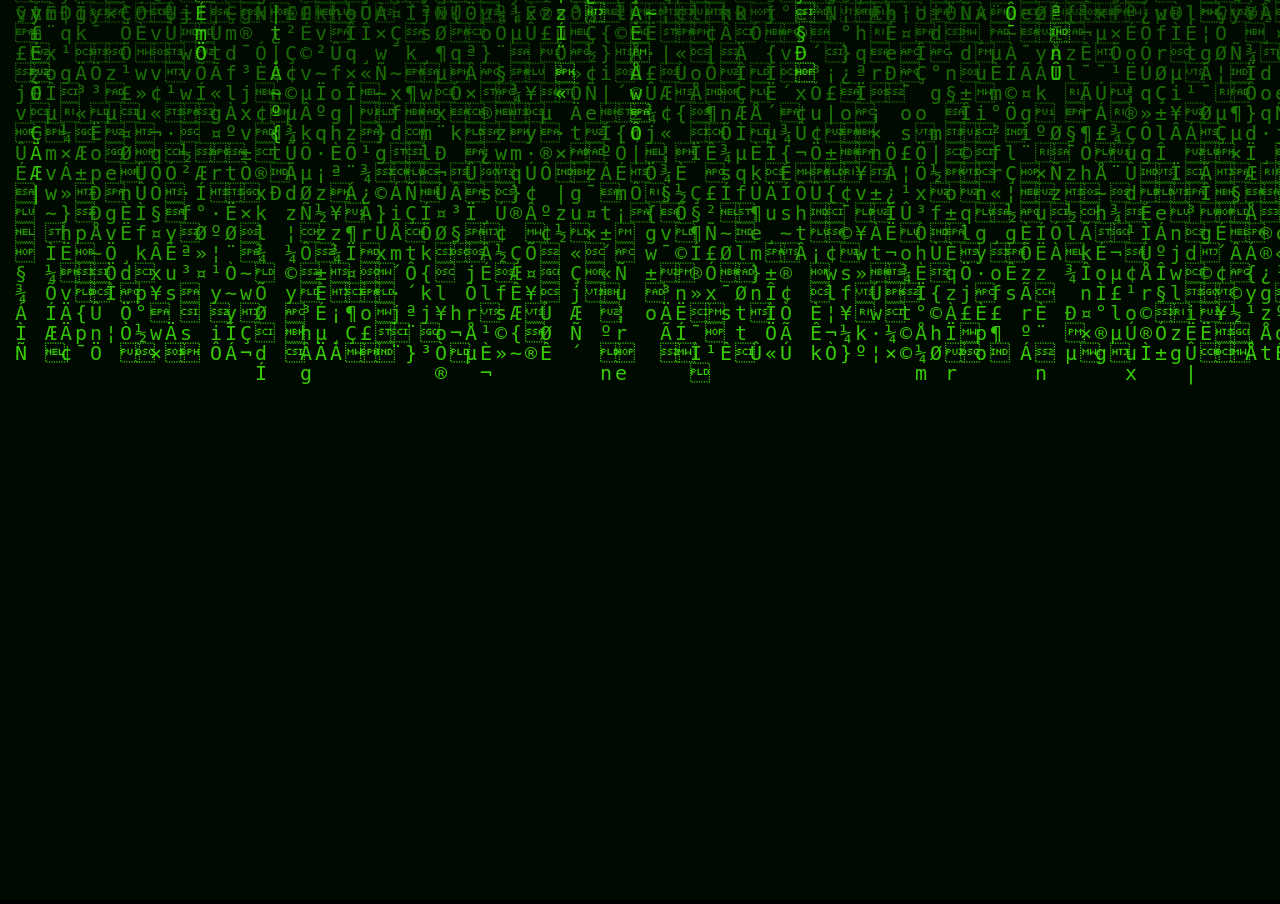
==== index.html @ f497b4e6 "Add files via upload" ====
<!DOCTYPE html>
<html lang="es">
    <head>
        <title>Matrix</title>
        <link rel="stylesheet" href="style.css">
    </head>
    <body>
        <canvas id="matrix">Reinicia la página</canvas>
        <script src="efectomatrix.js"></script>
    </body>
</html>
---- style.css ----
html, body {
    margin: 0;
    padding: 0;
    height: 100%;
    width: 100%;
    background-color: #000;
}
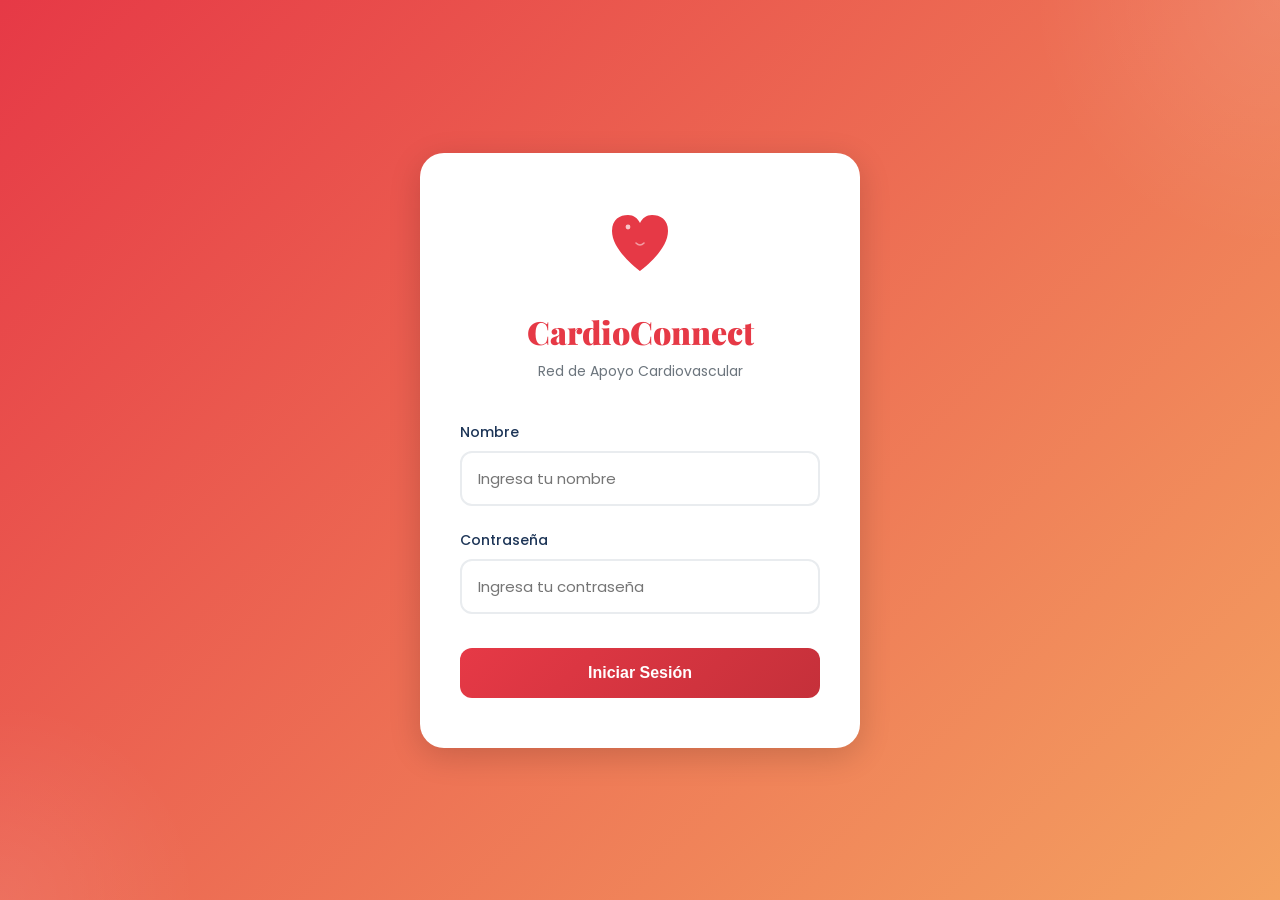
==== commit f80d6d41: "Rename cardiovascular-network.html to index.html" ====
--- a/index.html
+++ b/index.html
@@ -1,11 +1,1378 @@
-<!DOCTYPE html>
-<html lang="es">
-    <head>
-        <title>Matrix</title>
-        <link rel="stylesheet" href="style.css">
-    </head>
-    <body>
-        <canvas id="matrix">Reinicia la página</canvas>
-        <script src="efectomatrix.js"></script>
-    </body>
-</html>
+<!DOCTYPE html>
+<html lang="es">
+<head>
+    <meta charset="UTF-8">
+    <meta name="viewport" content="width=device-width, initial-scale=1.0">
+    <title>CardioConnect - Red de Apoyo Cardiovascular</title>
+    <link href="https://fonts.googleapis.com/css2?family=Poppins:wght@300;400;500;600;700&family=Playfair+Display:wght@700;900&display=swap" rel="stylesheet">
+    <style>
+        * {
+            margin: 0;
+            padding: 0;
+            box-sizing: border-box;
+        }
+
+        :root {
+            --primary-red: #E63946;
+            --primary-red-dark: #C5303A;
+            --secondary-blue: #457B9D;
+            --accent-coral: #F4A261;
+            --bg-light: #F8F9FA;
+            --bg-white: #FFFFFF;
+            --text-dark: #1D3557;
+            --text-gray: #6C757D;
+            --border-light: #E9ECEF;
+            --success-green: #2A9D8F;
+            --shadow-sm: 0 2px 8px rgba(0,0,0,0.08);
+            --shadow-md: 0 4px 16px rgba(0,0,0,0.12);
+            --shadow-lg: 0 8px 32px rgba(0,0,0,0.16);
+        }
+
+        body {
+            font-family: 'Poppins', sans-serif;
+            background: linear-gradient(135deg, #F8F9FA 0%, #E9ECEF 100%);
+            color: var(--text-dark);
+            min-height: 100vh;
+            overflow-x: hidden;
+        }
+
+        /* Login Screen */
+        .login-container {
+            display: flex;
+            justify-content: center;
+            align-items: center;
+            min-height: 100vh;
+            padding: 20px;
+            background: linear-gradient(135deg, #E63946 0%, #F4A261 100%);
+            position: relative;
+            overflow: hidden;
+        }
+
+        .login-container::before {
+            content: '';
+            position: absolute;
+            width: 500px;
+            height: 500px;
+            background: radial-gradient(circle, rgba(255,255,255,0.1) 0%, transparent 70%);
+            border-radius: 50%;
+            top: -250px;
+            right: -250px;
+            animation: pulse 8s ease-in-out infinite;
+        }
+
+        .login-container::after {
+            content: '';
+            position: absolute;
+            width: 400px;
+            height: 400px;
+            background: radial-gradient(circle, rgba(255,255,255,0.08) 0%, transparent 70%);
+            border-radius: 50%;
+            bottom: -200px;
+            left: -200px;
+            animation: pulse 6s ease-in-out infinite 1s;
+        }
+
+        @keyframes pulse {
+            0%, 100% { transform: scale(1); opacity: 0.5; }
+            50% { transform: scale(1.2); opacity: 0.8; }
+        }
+
+        .login-box {
+            background: var(--bg-white);
+            padding: 50px 40px;
+            border-radius: 24px;
+            box-shadow: var(--shadow-lg);
+            max-width: 440px;
+            width: 100%;
+            position: relative;
+            z-index: 1;
+            animation: slideUp 0.6s ease-out;
+        }
+
+        @keyframes slideUp {
+            from {
+                opacity: 0;
+                transform: translateY(30px);
+            }
+            to {
+                opacity: 1;
+                transform: translateY(0);
+            }
+        }
+
+        .login-logo {
+            text-align: center;
+            margin-bottom: 40px;
+        }
+
+        .logo-icon {
+            width: 80px;
+            height: 80px;
+            margin: 0 auto 20px;
+            animation: heartbeat 1.5s ease-in-out infinite;
+        }
+
+        @keyframes heartbeat {
+            0%, 100% { transform: scale(1); }
+            10%, 30% { transform: scale(1.1); }
+            20%, 40% { transform: scale(1); }
+        }
+
+        .login-logo h1 {
+            font-family: 'Playfair Display', serif;
+            font-size: 32px;
+            color: var(--primary-red);
+            font-weight: 900;
+            margin-bottom: 8px;
+        }
+
+        .login-logo p {
+            color: var(--text-gray);
+            font-size: 14px;
+        }
+
+        .form-group {
+            margin-bottom: 24px;
+        }
+
+        .form-group label {
+            display: block;
+            margin-bottom: 8px;
+            color: var(--text-dark);
+            font-weight: 500;
+            font-size: 14px;
+        }
+
+        .form-group input {
+            width: 100%;
+            padding: 14px 16px;
+            border: 2px solid var(--border-light);
+            border-radius: 12px;
+            font-size: 15px;
+            font-family: 'Poppins', sans-serif;
+            transition: all 0.3s ease;
+        }
+
+        .form-group input:focus {
+            outline: none;
+            border-color: var(--primary-red);
+            box-shadow: 0 0 0 4px rgba(230, 57, 70, 0.1);
+        }
+
+        .login-btn {
+            width: 100%;
+            padding: 16px;
+            background: linear-gradient(135deg, var(--primary-red) 0%, var(--primary-red-dark) 100%);
+            color: white;
+            border: none;
+            border-radius: 12px;
+            font-size: 16px;
+            font-weight: 600;
+            cursor: pointer;
+            transition: all 0.3s ease;
+            margin-top: 10px;
+        }
+
+        .login-btn:hover {
+            transform: translateY(-2px);
+            box-shadow: var(--shadow-md);
+        }
+
+        .login-btn:active {
+            transform: translateY(0);
+        }
+
+        /* Main App */
+        .app-container {
+            display: none;
+        }
+
+        .app-container.active {
+            display: block;
+        }
+
+        /* Header */
+        .header {
+            background: var(--bg-white);
+            box-shadow: var(--shadow-sm);
+            position: sticky;
+            top: 0;
+            z-index: 100;
+            border-bottom: 1px solid var(--border-light);
+        }
+
+        .header-content {
+            max-width: 1280px;
+            margin: 0 auto;
+            padding: 16px 24px;
+            display: flex;
+            align-items: center;
+            justify-content: space-between;
+        }
+
+        .header-logo {
+            display: flex;
+            align-items: center;
+            gap: 12px;
+        }
+
+        .header-logo svg {
+            width: 40px;
+            height: 40px;
+        }
+
+        .header-logo h2 {
+            font-family: 'Playfair Display', serif;
+            font-size: 24px;
+            color: var(--primary-red);
+            font-weight: 900;
+        }
+
+        .header-search {
+            flex: 1;
+            max-width: 400px;
+            margin: 0 24px;
+            position: relative;
+        }
+
+        .header-search input {
+            width: 100%;
+            padding: 10px 16px 10px 44px;
+            border: 2px solid var(--border-light);
+            border-radius: 24px;
+            font-size: 14px;
+            transition: all 0.3s ease;
+        }
+
+        .header-search input:focus {
+            outline: none;
+            border-color: var(--primary-red);
+            box-shadow: 0 0 0 4px rgba(230, 57, 70, 0.08);
+        }
+
+        .header-search svg {
+            position: absolute;
+            left: 14px;
+            top: 50%;
+            transform: translateY(-50%);
+            width: 18px;
+            height: 18px;
+            opacity: 0.5;
+        }
+
+        .header-user {
+            display: flex;
+            align-items: center;
+            gap: 16px;
+        }
+
+        .user-avatar {
+            width: 40px;
+            height: 40px;
+            border-radius: 50%;
+            background: linear-gradient(135deg, var(--primary-red), var(--accent-coral));
+            display: flex;
+            align-items: center;
+            justify-content: center;
+            color: white;
+            font-weight: 600;
+            cursor: pointer;
+            transition: transform 0.3s ease;
+        }
+
+        .user-avatar:hover {
+            transform: scale(1.1);
+        }
+
+        /* Navigation */
+        .nav-container {
+            background: var(--bg-white);
+            border-top: 1px solid var(--border-light);
+            position: fixed;
+            bottom: 0;
+            left: 0;
+            right: 0;
+            z-index: 99;
+            box-shadow: 0 -2px 16px rgba(0,0,0,0.08);
+        }
+
+        .nav-menu {
+            max-width: 1280px;
+            margin: 0 auto;
+            display: flex;
+            justify-content: space-around;
+            padding: 8px 16px;
+        }
+
+        .nav-item {
+            display: flex;
+            flex-direction: column;
+            align-items: center;
+            gap: 4px;
+            padding: 8px 16px;
+            cursor: pointer;
+            transition: all 0.3s ease;
+            color: var(--text-gray);
+            text-decoration: none;
+            border-radius: 12px;
+            position: relative;
+        }
+
+        .nav-item:hover {
+            background: var(--bg-light);
+            color: var(--primary-red);
+        }
+
+        .nav-item.active {
+            color: var(--primary-red);
+        }
+
+        .nav-item.active::after {
+            content: '';
+            position: absolute;
+            top: 0;
+            left: 50%;
+            transform: translateX(-50%);
+            width: 40px;
+            height: 3px;
+            background: var(--primary-red);
+            border-radius: 0 0 3px 3px;
+        }
+
+        .nav-item svg {
+            width: 24px;
+            height: 24px;
+        }
+
+        .nav-item span {
+            font-size: 11px;
+            font-weight: 500;
+        }
+
+        /* Main Content */
+        .main-content {
+            max-width: 1280px;
+            margin: 0 auto;
+            padding: 24px 16px 80px;
+            display: grid;
+            grid-template-columns: 1fr;
+            gap: 24px;
+        }
+
+        /* Feed Section */
+        .feed-section {
+            display: none;
+        }
+
+        .feed-section.active {
+            display: block;
+        }
+
+        .welcome-card {
+            background: linear-gradient(135deg, var(--primary-red), var(--accent-coral));
+            padding: 32px;
+            border-radius: 20px;
+            color: white;
+            margin-bottom: 24px;
+            box-shadow: var(--shadow-md);
+            position: relative;
+            overflow: hidden;
+        }
+
+        .welcome-card::before {
+            content: '';
+            position: absolute;
+            width: 200px;
+            height: 200px;
+            background: rgba(255,255,255,0.1);
+            border-radius: 50%;
+            top: -100px;
+            right: -50px;
+        }
+
+        .welcome-card h2 {
+            font-family: 'Playfair Display', serif;
+            font-size: 32px;
+            margin-bottom: 8px;
+            position: relative;
+            z-index: 1;
+        }
+
+        .welcome-card p {
+            font-size: 16px;
+            opacity: 0.95;
+            position: relative;
+            z-index: 1;
+        }
+
+        .create-post-card {
+            background: var(--bg-white);
+            padding: 24px;
+            border-radius: 20px;
+            box-shadow: var(--shadow-sm);
+            margin-bottom: 24px;
+        }
+
+        .create-post-input {
+            display: flex;
+            gap: 16px;
+            margin-bottom: 16px;
+        }
+
+        .create-post-avatar {
+            width: 48px;
+            height: 48px;
+            border-radius: 50%;
+            background: linear-gradient(135deg, var(--primary-red), var(--accent-coral));
+            display: flex;
+            align-items: center;
+            justify-content: center;
+            color: white;
+            font-weight: 600;
+            flex-shrink: 0;
+        }
+
+        .create-post-input textarea {
+            flex: 1;
+            border: 2px solid var(--border-light);
+            border-radius: 16px;
+            padding: 14px 16px;
+            font-family: 'Poppins', sans-serif;
+            font-size: 15px;
+            resize: none;
+            height: 80px;
+            transition: all 0.3s ease;
+        }
+
+        .create-post-input textarea:focus {
+            outline: none;
+            border-color: var(--primary-red);
+            box-shadow: 0 0 0 4px rgba(230, 57, 70, 0.08);
+        }
+
+        .create-post-actions {
+            display: flex;
+            justify-content: flex-end;
+        }
+
+        .post-btn {
+            padding: 12px 32px;
+            background: var(--primary-red);
+            color: white;
+            border: none;
+            border-radius: 24px;
+            font-weight: 600;
+            font-size: 14px;
+            cursor: pointer;
+            transition: all 0.3s ease;
+        }
+
+        .post-btn:hover {
+            background: var(--primary-red-dark);
+            transform: translateY(-2px);
+            box-shadow: var(--shadow-md);
+        }
+
+        .post-btn:active {
+            transform: translateY(0);
+        }
+
+        /* Post Card */
+        .post-card {
+            background: var(--bg-white);
+            padding: 24px;
+            border-radius: 20px;
+            box-shadow: var(--shadow-sm);
+            margin-bottom: 16px;
+            transition: all 0.3s ease;
+            animation: slideIn 0.5s ease-out;
+        }
+
+        @keyframes slideIn {
+            from {
+                opacity: 0;
+                transform: translateY(20px);
+            }
+            to {
+                opacity: 1;
+                transform: translateY(0);
+            }
+        }
+
+        .post-card:hover {
+            box-shadow: var(--shadow-md);
+        }
+
+        .post-header {
+            display: flex;
+            gap: 12px;
+            margin-bottom: 16px;
+        }
+
+        .post-avatar {
+            width: 48px;
+            height: 48px;
+            border-radius: 50%;
+            background: linear-gradient(135deg, var(--secondary-blue), var(--success-green));
+            display: flex;
+            align-items: center;
+            justify-content: center;
+            color: white;
+            font-weight: 600;
+        }
+
+        .post-info h4 {
+            font-size: 16px;
+            font-weight: 600;
+            color: var(--text-dark);
+            margin-bottom: 4px;
+        }
+
+        .post-info p {
+            font-size: 13px;
+            color: var(--text-gray);
+        }
+
+        .post-content {
+            margin-bottom: 16px;
+            line-height: 1.6;
+            color: var(--text-dark);
+        }
+
+        .post-actions {
+            display: flex;
+            gap: 8px;
+            padding-top: 16px;
+            border-top: 1px solid var(--border-light);
+        }
+
+        .action-btn {
+            flex: 1;
+            display: flex;
+            align-items: center;
+            justify-content: center;
+            gap: 8px;
+            padding: 10px;
+            background: transparent;
+            border: none;
+            border-radius: 12px;
+            color: var(--text-gray);
+            font-weight: 500;
+            font-size: 14px;
+            cursor: pointer;
+            transition: all 0.3s ease;
+        }
+
+        .action-btn:hover {
+            background: var(--bg-light);
+            color: var(--primary-red);
+        }
+
+        .action-btn.liked {
+            color: var(--primary-red);
+        }
+
+        .action-btn svg {
+            width: 20px;
+            height: 20px;
+        }
+
+        .action-btn:active {
+            transform: scale(0.95);
+        }
+
+        /* Groups Sidebar */
+        .groups-sidebar {
+            background: var(--bg-white);
+            padding: 24px;
+            border-radius: 20px;
+            box-shadow: var(--shadow-sm);
+        }
+
+        .groups-sidebar h3 {
+            font-size: 18px;
+            font-weight: 700;
+            margin-bottom: 20px;
+            color: var(--text-dark);
+        }
+
+        .group-item {
+            display: flex;
+            gap: 12px;
+            padding: 12px;
+            border-radius: 12px;
+            margin-bottom: 8px;
+            cursor: pointer;
+            transition: all 0.3s ease;
+        }
+
+        .group-item:hover {
+            background: var(--bg-light);
+        }
+
+        .group-icon {
+            width: 48px;
+            height: 48px;
+            border-radius: 12px;
+            background: linear-gradient(135deg, var(--primary-red), var(--accent-coral));
+            display: flex;
+            align-items: center;
+            justify-content: center;
+            color: white;
+            font-size: 20px;
+            flex-shrink: 0;
+        }
+
+        .group-info h4 {
+            font-size: 14px;
+            font-weight: 600;
+            margin-bottom: 4px;
+            color: var(--text-dark);
+        }
+
+        .group-info p {
+            font-size: 12px;
+            color: var(--text-gray);
+        }
+
+        /* Chatbot Heart */
+        .chatbot-container {
+            position: fixed;
+            bottom: 100px;
+            right: 24px;
+            z-index: 200;
+        }
+
+        .heart-avatar {
+            width: 80px;
+            height: 80px;
+            cursor: pointer;
+            animation: float 3s ease-in-out infinite;
+            filter: drop-shadow(0 4px 16px rgba(230, 57, 70, 0.3));
+            transition: transform 0.3s ease;
+        }
+
+        .heart-avatar:hover {
+            transform: scale(1.1);
+        }
+
+        @keyframes float {
+            0%, 100% { transform: translateY(0); }
+            50% { transform: translateY(-10px); }
+        }
+
+        .chat-window {
+            position: absolute;
+            bottom: 100px;
+            right: 0;
+            width: 360px;
+            max-height: 500px;
+            background: var(--bg-white);
+            border-radius: 24px;
+            box-shadow: var(--shadow-lg);
+            display: none;
+            flex-direction: column;
+            overflow: hidden;
+        }
+
+        .chat-window.active {
+            display: flex;
+            animation: slideUp 0.4s ease-out;
+        }
+
+        .chat-header {
+            padding: 20px;
+            background: linear-gradient(135deg, var(--primary-red), var(--accent-coral));
+            color: white;
+            display: flex;
+            align-items: center;
+            gap: 12px;
+        }
+
+        .chat-header h3 {
+            flex: 1;
+            font-size: 18px;
+            font-weight: 600;
+        }
+
+        .close-chat {
+            background: rgba(255,255,255,0.2);
+            border: none;
+            color: white;
+            width: 32px;
+            height: 32px;
+            border-radius: 50%;
+            cursor: pointer;
+            display: flex;
+            align-items: center;
+            justify-content: center;
+            transition: all 0.3s ease;
+        }
+
+        .close-chat:hover {
+            background: rgba(255,255,255,0.3);
+        }
+
+        .chat-messages {
+            flex: 1;
+            padding: 20px;
+            overflow-y: auto;
+            display: flex;
+            flex-direction: column;
+            gap: 16px;
+        }
+
+        .chat-message {
+            display: flex;
+            gap: 12px;
+            animation: messageSlide 0.4s ease-out;
+        }
+
+        @keyframes messageSlide {
+            from {
+                opacity: 0;
+                transform: translateX(-20px);
+            }
+            to {
+                opacity: 1;
+                transform: translateX(0);
+            }
+        }
+
+        .chat-message.user {
+            flex-direction: row-reverse;
+        }
+
+        .chat-message.user .message-bubble {
+            background: var(--primary-red);
+            color: white;
+        }
+
+        .message-avatar {
+            width: 36px;
+            height: 36px;
+            border-radius: 50%;
+            flex-shrink: 0;
+        }
+
+        .message-bubble {
+            background: var(--bg-light);
+            padding: 12px 16px;
+            border-radius: 16px;
+            max-width: 70%;
+            font-size: 14px;
+            line-height: 1.5;
+        }
+
+        .chat-input-container {
+            padding: 16px;
+            border-top: 1px solid var(--border-light);
+            display: flex;
+            gap: 12px;
+        }
+
+        .chat-input-container input {
+            flex: 1;
+            padding: 12px 16px;
+            border: 2px solid var(--border-light);
+            border-radius: 24px;
+            font-size: 14px;
+            font-family: 'Poppins', sans-serif;
+        }
+
+        .chat-input-container input:focus {
+            outline: none;
+            border-color: var(--primary-red);
+        }
+
+        .send-btn {
+            width: 44px;
+            height: 44px;
+            border-radius: 50%;
+            background: var(--primary-red);
+            border: none;
+            color: white;
+            cursor: pointer;
+            display: flex;
+            align-items: center;
+            justify-content: center;
+            transition: all 0.3s ease;
+        }
+
+        .send-btn:hover {
+            background: var(--primary-red-dark);
+            transform: scale(1.05);
+        }
+
+        .send-btn:active {
+            transform: scale(0.95);
+        }
+
+        /* Responsive Design */
+        @media (min-width: 768px) {
+            .nav-container {
+                position: static;
+                border-top: none;
+                box-shadow: none;
+                background: transparent;
+            }
+
+            .nav-menu {
+                padding: 0;
+                gap: 8px;
+            }
+
+            .nav-item {
+                flex-direction: row;
+                padding: 12px 20px;
+            }
+
+            .nav-item svg {
+                width: 20px;
+                height: 20px;
+            }
+
+            .nav-item span {
+                font-size: 14px;
+            }
+
+            .nav-item.active::after {
+                display: none;
+            }
+
+            .main-content {
+                grid-template-columns: 1fr 320px;
+                padding: 24px 24px 24px;
+            }
+
+            .chatbot-container {
+                bottom: 24px;
+            }
+        }
+
+        @media (max-width: 767px) {
+            .header-search {
+                display: none;
+            }
+
+            .nav-item span {
+                display: none;
+            }
+
+            .nav-item svg {
+                width: 28px;
+                height: 28px;
+            }
+
+            .nav-item {
+                padding: 12px;
+            }
+
+            .chat-window {
+                width: calc(100vw - 32px);
+            }
+
+            .groups-sidebar {
+                margin-bottom: 16px;
+            }
+        }
+
+        .hidden {
+            display: none !important;
+        }
+    </style>
+</head>
+<body>
+    <!-- Login Screen -->
+    <div class="login-container" id="loginScreen">
+        <div class="login-box">
+            <div class="login-logo">
+                <svg class="logo-icon" viewBox="0 0 100 100" fill="none" xmlns="http://www.w3.org/2000/svg">
+                    <path d="M50 85C50 85 15 60 15 35C15 20 25 15 35 15C42 15 47 19 50 25C53 19 58 15 65 15C75 15 85 20 85 35C85 60 50 85 50 85Z" fill="#E63946"/>
+                    <circle cx="35" cy="30" r="3" fill="white" opacity="0.7"/>
+                    <path d="M45 50 Q50 55 55 50" stroke="white" stroke-width="2" stroke-linecap="round" opacity="0.5"/>
+                </svg>
+                <h1>CardioConnect</h1>
+                <p>Red de Apoyo Cardiovascular</p>
+            </div>
+            <form id="loginForm">
+                <div class="form-group">
+                    <label for="username">Nombre</label>
+                    <input type="text" id="username" placeholder="Ingresa tu nombre" required>
+                </div>
+                <div class="form-group">
+                    <label for="password">Contraseña</label>
+                    <input type="password" id="password" placeholder="Ingresa tu contraseña" required>
+                </div>
+                <button type="submit" class="login-btn">Iniciar Sesión</button>
+            </form>
+        </div>
+    </div>
+
+    <!-- Main App -->
+    <div class="app-container" id="appContainer">
+        <!-- Header -->
+        <header class="header">
+            <div class="header-content">
+                <div class="header-logo">
+                    <svg viewBox="0 0 100 100" fill="none" xmlns="http://www.w3.org/2000/svg">
+                        <path d="M50 85C50 85 15 60 15 35C15 20 25 15 35 15C42 15 47 19 50 25C53 19 58 15 65 15C75 15 85 20 85 35C85 60 50 85 50 85Z" fill="#E63946"/>
+                    </svg>
+                    <h2>CardioConnect</h2>
+                </div>
+                <div class="header-search">
+                    <svg fill="currentColor" viewBox="0 0 24 24">
+                        <path d="M15.5 14h-.79l-.28-.27A6.471 6.471 0 0016 9.5 6.5 6.5 0 109.5 16c1.61 0 3.09-.59 4.23-1.57l.27.28v.79l5 4.99L20.49 19l-4.99-5zm-6 0C7.01 14 5 11.99 5 9.5S7.01 5 9.5 5 14 7.01 14 9.5 11.99 14 9.5 14z"/>
+                    </svg>
+                    <input type="text" placeholder="Buscar en CardioConnect...">
+                </div>
+                <div class="header-user">
+                    <div class="user-avatar" id="userAvatar"></div>
+                </div>
+            </div>
+        </header>
+
+        <!-- Navigation -->
+        <nav class="nav-container">
+            <div class="nav-menu">
+                <a class="nav-item active" data-section="feed">
+                    <svg fill="currentColor" viewBox="0 0 24 24">
+                        <path d="M10 20v-6h4v6h5v-8h3L12 3 2 12h3v8z"/>
+                    </svg>
+                    <span>Inicio</span>
+                </a>
+                <a class="nav-item" data-section="network">
+                    <svg fill="currentColor" viewBox="0 0 24 24">
+                        <path d="M16 11c1.66 0 2.99-1.34 2.99-3S17.66 5 16 5c-1.66 0-3 1.34-3 3s1.34 3 3 3zm-8 0c1.66 0 2.99-1.34 2.99-3S9.66 5 8 5C6.34 5 5 6.34 5 8s1.34 3 3 3zm0 2c-2.33 0-7 1.17-7 3.5V19h14v-2.5c0-2.33-4.67-3.5-7-3.5zm8 0c-.29 0-.62.02-.97.05 1.16.84 1.97 1.97 1.97 3.45V19h6v-2.5c0-2.33-4.67-3.5-7-3.5z"/>
+                    </svg>
+                    <span>Red de Apoyo</span>
+                </a>
+                <a class="nav-item" data-section="groups">
+                    <svg fill="currentColor" viewBox="0 0 24 24">
+                        <path d="M12 2l-5.5 9h11z"/>
+                        <circle cx="17.5" cy="17.5" r="4.5"/>
+                        <rect x="3" y="13.5" width="7" height="7"/>
+                    </svg>
+                    <span>Grupos</span>
+                </a>
+                <a class="nav-item" data-section="messages">
+                    <svg fill="currentColor" viewBox="0 0 24 24">
+                        <path d="M20 2H4c-1.1 0-1.99.9-1.99 2L2 22l4-4h14c1.1 0 2-.9 2-2V4c0-1.1-.9-2-2-2zm-2 12H6v-2h12v2zm0-3H6V9h12v2zm0-3H6V6h12v2z"/>
+                    </svg>
+                    <span>Mensajes</span>
+                </a>
+                <a class="nav-item" data-section="notifications">
+                    <svg fill="currentColor" viewBox="0 0 24 24">
+                        <path d="M12 22c1.1 0 2-.9 2-2h-4c0 1.1.89 2 2 2zm6-6v-5c0-3.07-1.64-5.64-4.5-6.32V4c0-.83-.67-1.5-1.5-1.5s-1.5.67-1.5 1.5v.68C7.63 5.36 6 7.92 6 11v5l-2 2v1h16v-1l-2-2z"/>
+                    </svg>
+                    <span>Notificaciones</span>
+                </a>
+            </div>
+        </nav>
+
+        <!-- Main Content -->
+        <main class="main-content">
+            <!-- Feed Section -->
+            <div class="feed-section active" id="feedSection">
+                <div class="welcome-card">
+                    <h2 id="welcomeMessage">¡Bienvenido/a!</h2>
+                    <p>Comparte experiencias y apoya a nuestra comunidad cardiovascular</p>
+                </div>
+
+                <div class="create-post-card">
+                    <div class="create-post-input">
+                        <div class="create-post-avatar" id="postAvatar"></div>
+                        <textarea id="postInput" placeholder="¿Qué experiencia quieres compartir hoy?"></textarea>
+                    </div>
+                    <div class="create-post-actions">
+                        <button class="post-btn" id="publishBtn">Publicar</button>
+                    </div>
+                </div>
+
+                <div id="postsContainer">
+                    <!-- Posts will be added here -->
+                    <div class="post-card">
+                        <div class="post-header">
+                            <div class="post-avatar">DM</div>
+                            <div class="post-info">
+                                <h4>Dr. María González</h4>
+                                <p>Cardióloga • Hace 2 horas</p>
+                            </div>
+                        </div>
+                        <div class="post-content">
+                            Recordatorio importante: La prevención cardiovascular comienza con pequeños cambios diarios. Una caminata de 30 minutos puede marcar una gran diferencia en tu salud cardíaca. ¡Cuida tu corazón! ❤️
+                        </div>
+                        <div class="post-actions">
+                            <button class="action-btn">
+                                <svg fill="currentColor" viewBox="0 0 24 24">
+                                    <path d="M12 21.35l-1.45-1.32C5.4 15.36 2 12.28 2 8.5 2 5.42 4.42 3 7.5 3c1.74 0 3.41.81 4.5 2.09C13.09 3.81 14.76 3 16.5 3 19.58 3 22 5.42 22 8.5c0 3.78-3.4 6.86-8.55 11.54L12 21.35z"/>
+                                </svg>
+                                <span>Apoyar</span>
+                            </button>
+                            <button class="action-btn">
+                                <svg fill="currentColor" viewBox="0 0 24 24">
+                                    <path d="M21.99 4c0-1.1-.89-2-1.99-2H4c-1.1 0-2 .9-2 2v12c0 1.1.9 2 2 2h14l4 4-.01-18zM18 14H6v-2h12v2zm0-3H6V9h12v2zm0-3H6V6h12v2z"/>
+                                </svg>
+                                <span>Comentar</span>
+                            </button>
+                            <button class="action-btn">
+                                <svg fill="currentColor" viewBox="0 0 24 24">
+                                    <path d="M18 16.08c-.76 0-1.44.3-1.96.77L8.91 12.7c.05-.23.09-.46.09-.7s-.04-.47-.09-.7l7.05-4.11c.54.5 1.25.81 2.04.81 1.66 0 3-1.34 3-3s-1.34-3-3-3-3 1.34-3 3c0 .24.04.47.09.7L8.04 9.81C7.5 9.31 6.79 9 6 9c-1.66 0-3 1.34-3 3s1.34 3 3 3c.79 0 1.5-.31 2.04-.81l7.12 4.16c-.05.21-.08.43-.08.65 0 1.61 1.31 2.92 2.92 2.92 1.61 0 2.92-1.31 2.92-2.92s-1.31-2.92-2.92-2.92z"/>
+                                </svg>
+                                <span>Compartir</span>
+                            </button>
+                        </div>
+                    </div>
+                </div>
+            </div>
+
+            <!-- Groups Sidebar (Desktop) / Section (Mobile) -->
+            <div class="groups-sidebar">
+                <h3>Grupos Recomendados</h3>
+                <div class="group-item">
+                    <div class="group-icon">🛡️</div>
+                    <div class="group-info">
+                        <h4>Prevención Cardiovascular</h4>
+                        <p>2,345 miembros</p>
+                    </div>
+                </div>
+                <div class="group-item">
+                    <div class="group-icon">🥗</div>
+                    <div class="group-info">
+                        <h4>Nutrición para el Corazón</h4>
+                        <p>1,892 miembros</p>
+                    </div>
+                </div>
+                <div class="group-item">
+                    <div class="group-icon">🏃</div>
+                    <div class="group-info">
+                        <h4>Actividad Física Saludable</h4>
+                        <p>3,156 miembros</p>
+                    </div>
+                </div>
+                <div class="group-item">
+                    <div class="group-icon">🧘</div>
+                    <div class="group-info">
+                        <h4>Hábitos Saludables</h4>
+                        <p>2,678 miembros</p>
+                    </div>
+                </div>
+                <div class="group-item">
+                    <div class="group-icon">💙</div>
+                    <div class="group-info">
+                        <h4>Apoyo a Pacientes</h4>
+                        <p>4,521 miembros</p>
+                    </div>
+                </div>
+            </div>
+        </main>
+
+        <!-- Chatbot Heart -->
+        <div class="chatbot-container">
+            <svg class="heart-avatar" id="heartChatbot" viewBox="0 0 100 100" fill="none" xmlns="http://www.w3.org/2000/svg">
+                <defs>
+                    <linearGradient id="heartGradient" x1="0%" y1="0%" x2="100%" y2="100%">
+                        <animate attributeName="x1" values="0%;100%;0%" dur="4s" repeatCount="indefinite"/>
+                        <animate attributeName="y1" values="0%;100%;0%" dur="4s" repeatCount="indefinite"/>
+                        <stop offset="0%" style="stop-color:#E63946;stop-opacity:1">
+                            <animate attributeName="stop-color" values="#E63946;#F4A261;#E63946" dur="3s" repeatCount="indefinite"/>
+                        </stop>
+                        <stop offset="100%" style="stop-color:#F4A261;stop-opacity:1">
+                            <animate attributeName="stop-color" values="#F4A261;#E63946;#F4A261" dur="3s" repeatCount="indefinite"/>
+                        </stop>
+                    </linearGradient>
+                    <filter id="glow">
+                        <feGaussianBlur stdDeviation="2" result="coloredBlur"/>
+                        <feMerge>
+                            <feMergeNode in="coloredBlur"/>
+                            <feMergeNode in="SourceGraphic"/>
+                        </feMerge>
+                    </filter>
+                </defs>
+                
+                <!-- Main Heart Shape -->
+                <path d="M50 85C50 85 15 60 15 35C15 20 25 15 35 15C42 15 47 19 50 25C53 19 58 15 65 15C75 15 85 20 85 35C85 60 50 85 50 85Z" 
+                      fill="url(#heartGradient)" filter="url(#glow)">
+                    <animate attributeName="d" 
+                             values="M50 85C50 85 15 60 15 35C15 20 25 15 35 15C42 15 47 19 50 25C53 19 58 15 65 15C75 15 85 20 85 35C85 60 50 85 50 85Z;
+                                     M50 87C50 87 13 62 13 35C13 18 25 13 35 13C42 13 47 17 50 23C53 17 58 13 65 13C75 13 87 18 87 35C87 62 50 87 50 87Z;
+                                     M50 85C50 85 15 60 15 35C15 20 25 15 35 15C42 15 47 19 50 25C53 19 58 15 65 15C75 15 85 20 85 35C85 60 50 85 50 85Z" 
+                             dur="1.2s" repeatCount="indefinite"/>
+                </path>
+                
+                <!-- Eyes -->
+                <circle cx="38" cy="35" r="3" fill="white" opacity="0.9">
+                    <animate attributeName="cy" values="35;36;35" dur="3s" repeatCount="indefinite"/>
+                </circle>
+                <circle cx="62" cy="35" r="3" fill="white" opacity="0.9">
+                    <animate attributeName="cy" values="35;36;35" dur="3s" repeatCount="indefinite"/>
+                </circle>
+                
+                <!-- Pupils -->
+                <circle cx="38" cy="35" r="1.5" fill="#1D3557">
+                    <animate attributeName="cy" values="35;36;35" dur="3s" repeatCount="indefinite"/>
+                </circle>
+                <circle cx="62" cy="35" r="1.5" fill="#1D3557">
+                    <animate attributeName="cy" values="35;36;35" dur="3s" repeatCount="indefinite"/>
+                </circle>
+                
+                <!-- Smile -->
+                <path d="M42 48 Q50 54 58 48" stroke="white" stroke-width="2.5" stroke-linecap="round" fill="none" opacity="0.8">
+                    <animate attributeName="d" 
+                             values="M42 48 Q50 54 58 48;M42 49 Q50 55 58 49;M42 48 Q50 54 58 48" 
+                             dur="3s" repeatCount="indefinite"/>
+                </path>
+                
+                <!-- Heartbeat Line -->
+                <path d="M20 50 L25 50 L28 45 L32 55 L35 50 L80 50" 
+                      stroke="white" stroke-width="1.5" fill="none" opacity="0.4" stroke-linecap="round">
+                    <animate attributeName="opacity" values="0.4;0.7;0.4" dur="1.2s" repeatCount="indefinite"/>
+                </path>
+                
+                <!-- Sparkles -->
+                <circle cx="25" cy="25" r="1.5" fill="white" opacity="0">
+                    <animate attributeName="opacity" values="0;0.8;0" dur="2s" repeatCount="indefinite"/>
+                    <animate attributeName="r" values="0;2;0" dur="2s" repeatCount="indefinite"/>
+                </circle>
+                <circle cx="75" cy="28" r="1.5" fill="white" opacity="0">
+                    <animate attributeName="opacity" values="0;0.8;0" dur="2s" begin="0.5s" repeatCount="indefinite"/>
+                    <animate attributeName="r" values="0;2;0" dur="2s" begin="0.5s" repeatCount="indefinite"/>
+                </circle>
+                <circle cx="50" cy="15" r="1.5" fill="white" opacity="0">
+                    <animate attributeName="opacity" values="0;0.8;0" dur="2s" begin="1s" repeatCount="indefinite"/>
+                    <animate attributeName="r" values="0;2;0" dur="2s" begin="1s" repeatCount="indefinite"/>
+                </circle>
+            </svg>
+
+            <div class="chat-window" id="chatWindow">
+                <div class="chat-header">
+                    <svg width="32" height="32" viewBox="0 0 100 100" fill="none">
+                        <path d="M50 85C50 85 15 60 15 35C15 20 25 15 35 15C42 15 47 19 50 25C53 19 58 15 65 15C75 15 85 20 85 35C85 60 50 85 50 85Z" fill="white"/>
+                    </svg>
+                    <h3>CardioAsistente</h3>
+                    <button class="close-chat" id="closeChat">
+                        <svg width="16" height="16" fill="currentColor" viewBox="0 0 24 24">
+                            <path d="M19 6.41L17.59 5 12 10.59 6.41 5 5 6.41 10.59 12 5 17.59 6.41 19 12 13.41 17.59 19 19 17.59 13.41 12z"/>
+                        </svg>
+                    </button>
+                </div>
+                <div class="chat-messages" id="chatMessages">
+                    <div class="chat-message">
+                        <svg class="message-avatar" viewBox="0 0 100 100" fill="none">
+                            <path d="M50 85C50 85 15 60 15 35C15 20 25 15 35 15C42 15 47 19 50 25C53 19 58 15 65 15C75 15 85 20 85 35C85 60 50 85 50 85Z" fill="#E63946"/>
+                        </svg>
+                        <div class="message-bubble">
+                            ¡Hola! Soy tu asistente cardiovascular. ¿En qué puedo ayudarte hoy? Puedo brindarte información sobre prevención, nutrición o ejercicio.
+                        </div>
+                    </div>
+                </div>
+                <div class="chat-input-container">
+                    <input type="text" id="chatInput" placeholder="Escribe tu mensaje...">
+                    <button class="send-btn" id="sendMessage">
+                        <svg width="20" height="20" fill="currentColor" viewBox="0 0 24 24">
+                            <path d="M2.01 21L23 12 2.01 3 2 10l15 2-15 2z"/>
+                        </svg>
+                    </button>
+                </div>
+            </div>
+        </div>
+    </div>
+
+    <script>
+        // Login functionality
+        const loginForm = document.getElementById('loginForm');
+        const loginScreen = document.getElementById('loginScreen');
+        const appContainer = document.getElementById('appContainer');
+        const welcomeMessage = document.getElementById('welcomeMessage');
+        const userAvatar = document.getElementById('userAvatar');
+        const postAvatar = document.getElementById('postAvatar');
+
+        let currentUser = '';
+
+        loginForm.addEventListener('submit', (e) => {
+            e.preventDefault();
+            const username = document.getElementById('username').value;
+            const password = document.getElementById('password').value;
+
+            if (username && password) {
+                currentUser = username;
+                const initials = username.split(' ').map(n => n[0]).join('').toUpperCase().substring(0, 2);
+                
+                userAvatar.textContent = initials;
+                postAvatar.textContent = initials;
+                welcomeMessage.textContent = `¡Bienvenido/a, ${username}!`;
+                
+                loginScreen.classList.add('hidden');
+                appContainer.classList.add('active');
+            }
+        });
+
+        // Navigation
+        const navItems = document.querySelectorAll('.nav-item');
+        const feedSection = document.getElementById('feedSection');
+
+        navItems.forEach(item => {
+            item.addEventListener('click', () => {
+                navItems.forEach(nav => nav.classList.remove('active'));
+                item.classList.add('active');
+                
+                // For now, only feed is implemented
+                const section = item.dataset.section;
+                if (section !== 'feed') {
+                    alert(`Sección "${item.querySelector('span').textContent}" en desarrollo`);
+                }
+            });
+        });
+
+        // Post creation
+        const publishBtn = document.getElementById('publishBtn');
+        const postInput = document.getElementById('postInput');
+        const postsContainer = document.getElementById('postsContainer');
+
+        publishBtn.addEventListener('click', () => {
+            const content = postInput.value.trim();
+            if (content) {
+                createPost(content);
+                postInput.value = '';
+            }
+        });
+
+        function createPost(content) {
+            const initials = currentUser.split(' ').map(n => n[0]).join('').toUpperCase().substring(0, 2);
+            const post = document.createElement('div');
+            post.className = 'post-card';
+            post.innerHTML = `
+                <div class="post-header">
+                    <div class="post-avatar">${initials}</div>
+                    <div class="post-info">
+                        <h4>${currentUser}</h4>
+                        <p>Ahora mismo</p>
+                    </div>
+                </div>
+                <div class="post-content">${content}</div>
+                <div class="post-actions">
+                    <button class="action-btn like-btn">
+                        <svg fill="currentColor" viewBox="0 0 24 24">
+                            <path d="M12 21.35l-1.45-1.32C5.4 15.36 2 12.28 2 8.5 2 5.42 4.42 3 7.5 3c1.74 0 3.41.81 4.5 2.09C13.09 3.81 14.76 3 16.5 3 19.58 3 22 5.42 22 8.5c0 3.78-3.4 6.86-8.55 11.54L12 21.35z"/>
+                        </svg>
+                        <span>Apoyar</span>
+                    </button>
+                    <button class="action-btn">
+                        <svg fill="currentColor" viewBox="0 0 24 24">
+                            <path d="M21.99 4c0-1.1-.89-2-1.99-2H4c-1.1 0-2 .9-2 2v12c0 1.1.9 2 2 2h14l4 4-.01-18zM18 14H6v-2h12v2zm0-3H6V9h12v2zm0-3H6V6h12v2z"/>
+                        </svg>
+                        <span>Comentar</span>
+                    </button>
+                    <button class="action-btn">
+                        <svg fill="currentColor" viewBox="0 0 24 24">
+                            <path d="M18 16.08c-.76 0-1.44.3-1.96.77L8.91 12.7c.05-.23.09-.46.09-.7s-.04-.47-.09-.7l7.05-4.11c.54.5 1.25.81 2.04.81 1.66 0 3-1.34 3-3s-1.34-3-3-3-3 1.34-3 3c0 .24.04.47.09.7L8.04 9.81C7.5 9.31 6.79 9 6 9c-1.66 0-3 1.34-3 3s1.34 3 3 3c.79 0 1.5-.31 2.04-.81l7.12 4.16c-.05.21-.08.43-.08.65 0 1.61 1.31 2.92 2.92 2.92 1.61 0 2.92-1.31 2.92-2.92s-1.31-2.92-2.92-2.92z"/>
+                        </svg>
+                        <span>Compartir</span>
+                    </button>
+                </div>
+            `;
+            postsContainer.insertBefore(post, postsContainer.firstChild);
+            
+            // Add like functionality to new post
+            const likeBtn = post.querySelector('.like-btn');
+            likeBtn.addEventListener('click', function() {
+                this.classList.toggle('liked');
+                triggerHeartReaction();
+            });
+        }
+
+        // Like buttons functionality
+        document.addEventListener('click', (e) => {
+            if (e.target.closest('.action-btn:first-child')) {
+                const btn = e.target.closest('.action-btn');
+                btn.classList.toggle('liked');
+                triggerHeartReaction();
+            }
+        });
+
+        // Chatbot functionality
+        const heartChatbot = document.getElementById('heartChatbot');
+        const chatWindow = document.getElementById('chatWindow');
+        const closeChat = document.getElementById('closeChat');
+        const chatInput = document.getElementById('chatInput');
+        const sendMessage = document.getElementById('sendMessage');
+        const chatMessages = document.getElementById('chatMessages');
+
+        heartChatbot.addEventListener('click', () => {
+            chatWindow.classList.toggle('active');
+            triggerHeartReaction();
+        });
+
+        closeChat.addEventListener('click', () => {
+            chatWindow.classList.remove('active');
+        });
+
+        sendMessage.addEventListener('click', sendChatMessage);
+        chatInput.addEventListener('keypress', (e) => {
+            if (e.key === 'Enter') sendChatMessage();
+        });
+
+        function sendChatMessage() {
+            const message = chatInput.value.trim();
+            if (message) {
+                addChatMessage(message, true);
+                chatInput.value = '';
+                
+                // Simulate bot response
+                setTimeout(() => {
+                    const responses = [
+                        '¡Excelente pregunta! La salud cardiovascular es fundamental. Te recomiendo mantener una rutina de ejercicio regular.',
+                        'El ejercicio cardiovascular moderado, como caminar 30 minutos al día, puede reducir significativamente el riesgo de enfermedades del corazón.',
+                        'Una dieta rica en frutas, verduras y grasas saludables es clave para un corazón sano. ¿Te gustaría saber más sobre nutrición?',
+                        'Recuerda: gestionar el estrés es tan importante como el ejercicio físico para tu salud cardiovascular.',
+                        'Los chequeos regulares son esenciales. ¿Cuándo fue tu última revisión cardiovascular?'
+                    ];
+                    const randomResponse = responses[Math.floor(Math.random() * responses.length)];
+                    addChatMessage(randomResponse, false);
+                    triggerHeartReaction();
+                }, 1000);
+            }
+        }
+
+        function addChatMessage(message, isUser) {
+            const messageDiv = document.createElement('div');
+            messageDiv.className = `chat-message ${isUser ? 'user' : ''}`;
+            
+            if (isUser) {
+                const initials = currentUser.split(' ').map(n => n[0]).join('').toUpperCase().substring(0, 2);
+                messageDiv.innerHTML = `
+                    <div class="message-avatar" style="background: linear-gradient(135deg, var(--primary-red), var(--accent-coral)); border-radius: 50%; display: flex; align-items: center; justify-content: center; color: white; font-weight: 600;">${initials}</div>
+                    <div class="message-bubble">${message}</div>
+                `;
+            } else {
+                messageDiv.innerHTML = `
+                    <svg class="message-avatar" viewBox="0 0 100 100" fill="none">
+                        <path d="M50 85C50 85 15 60 15 35C15 20 25 15 35 15C42 15 47 19 50 25C53 19 58 15 65 15C75 15 85 20 85 35C85 60 50 85 50 85Z" fill="#E63946"/>
+                    </svg>
+                    <div class="message-bubble">${message}</div>
+                `;
+            }
+            
+            chatMessages.appendChild(messageDiv);
+            chatMessages.scrollTop = chatMessages.scrollHeight;
+        }
+
+        function triggerHeartReaction() {
+            const heart = document.getElementById('heartChatbot');
+            heart.style.transform = 'scale(1.2)';
+            setTimeout(() => {
+                heart.style.transform = 'scale(1)';
+            }, 300);
+        }
+
+        // Trigger heart reaction on various actions
+        document.addEventListener('click', (e) => {
+            if (e.target.closest('.post-btn') || 
+                e.target.closest('.group-item') ||
+                e.target.closest('.nav-item')) {
+                triggerHeartReaction();
+            }
+        });
+    </script>
+</body>
+</html>
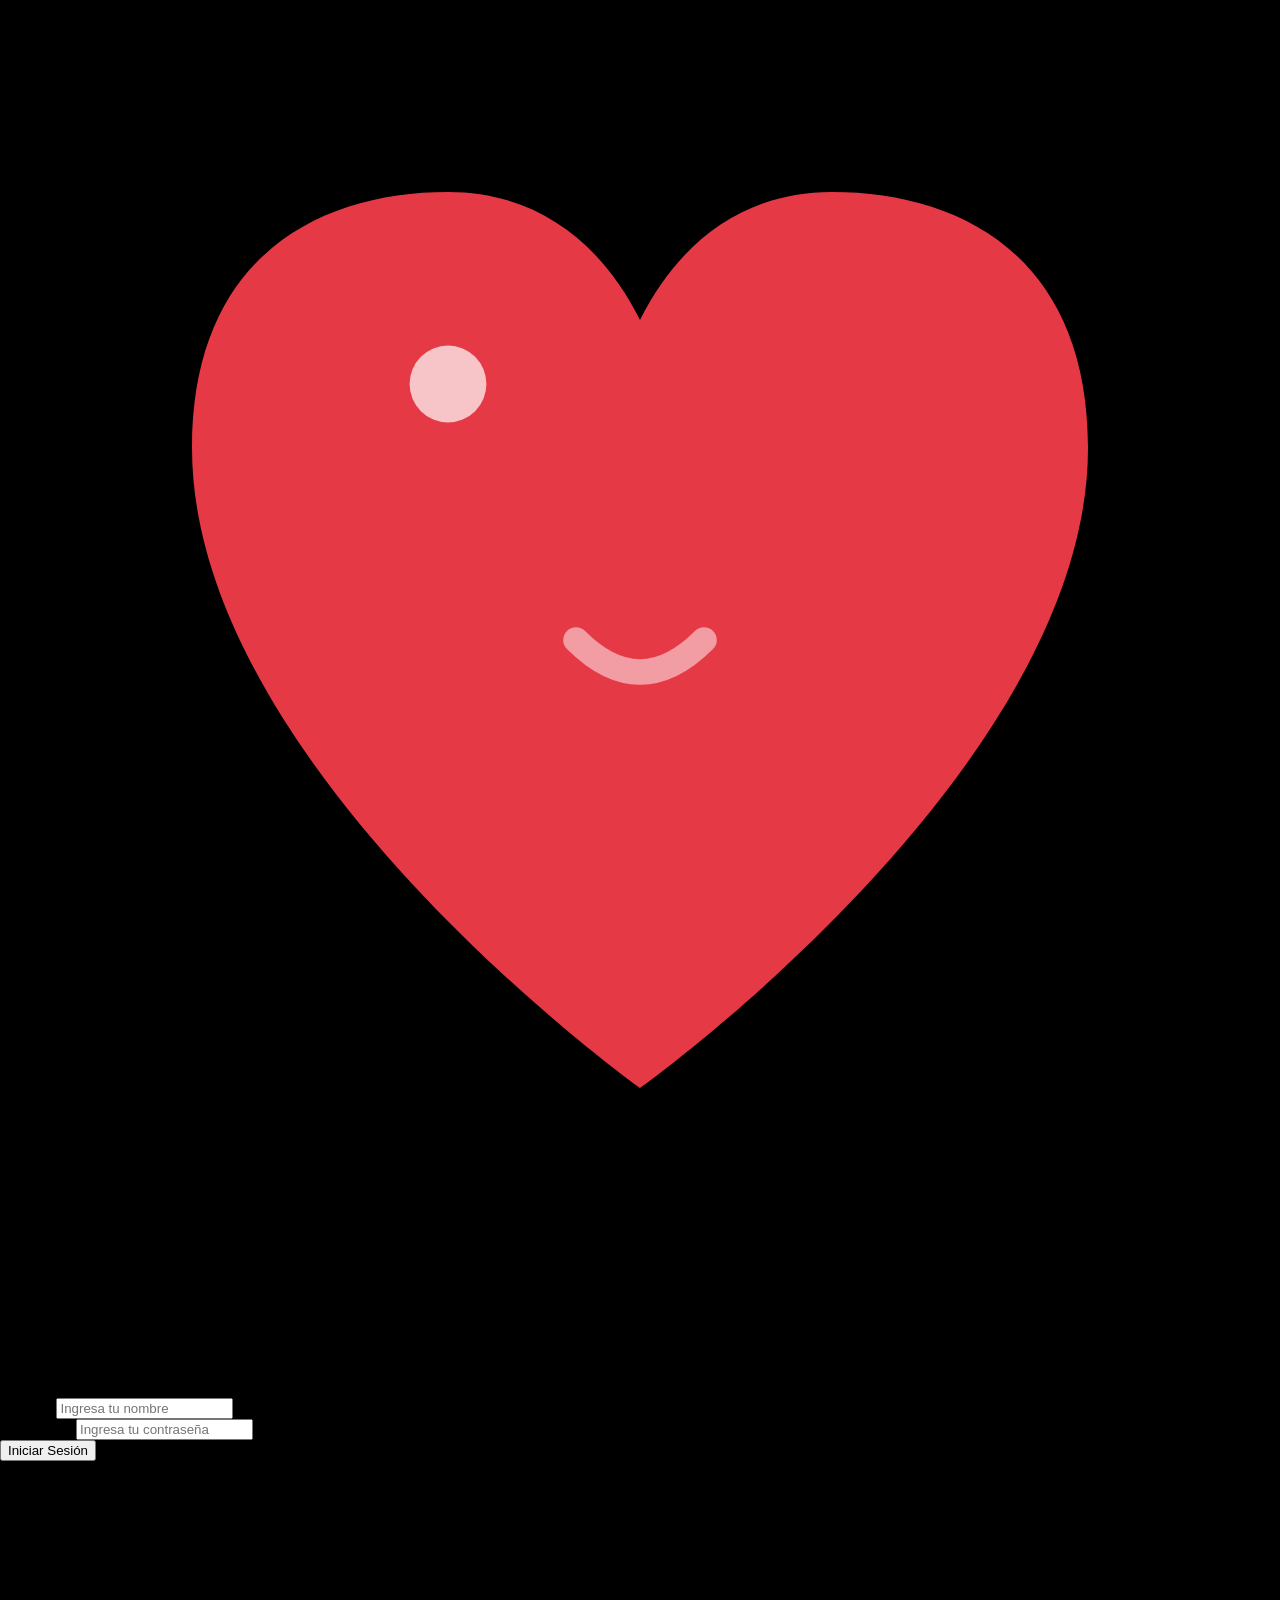
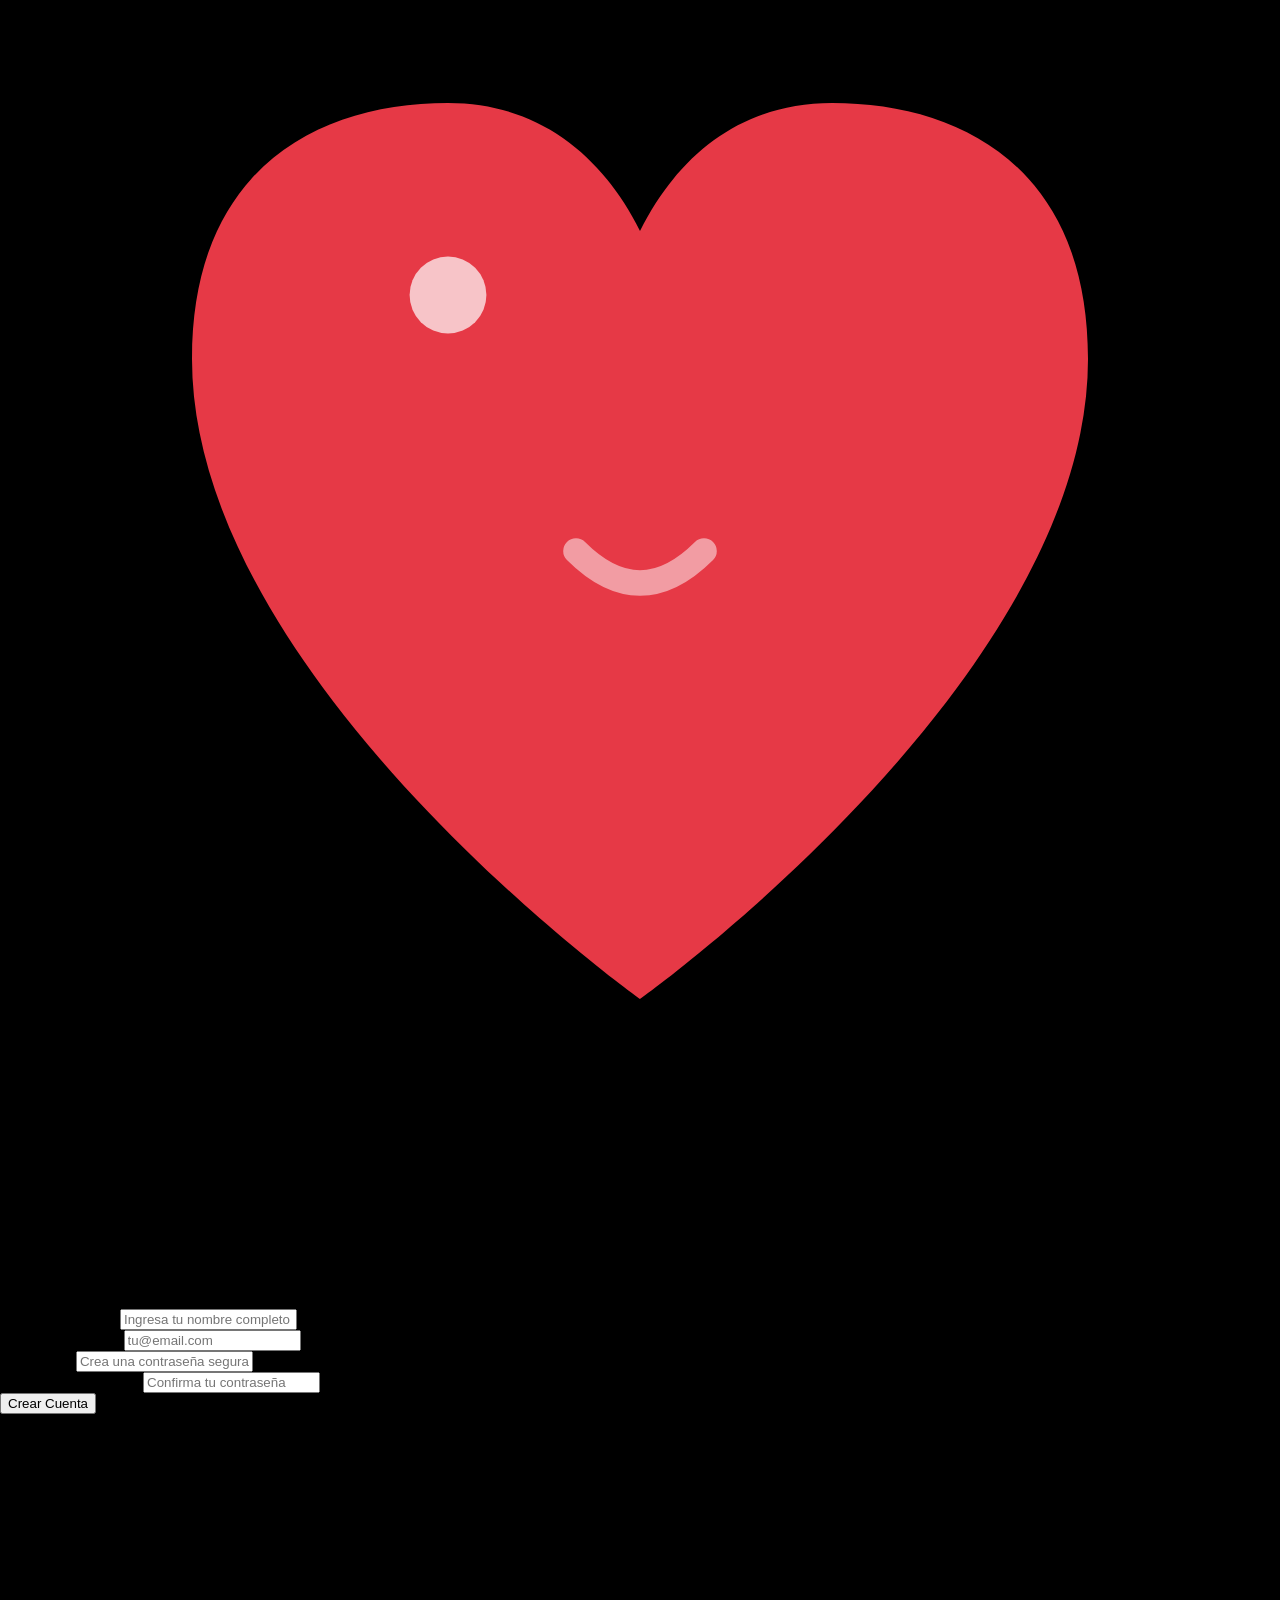
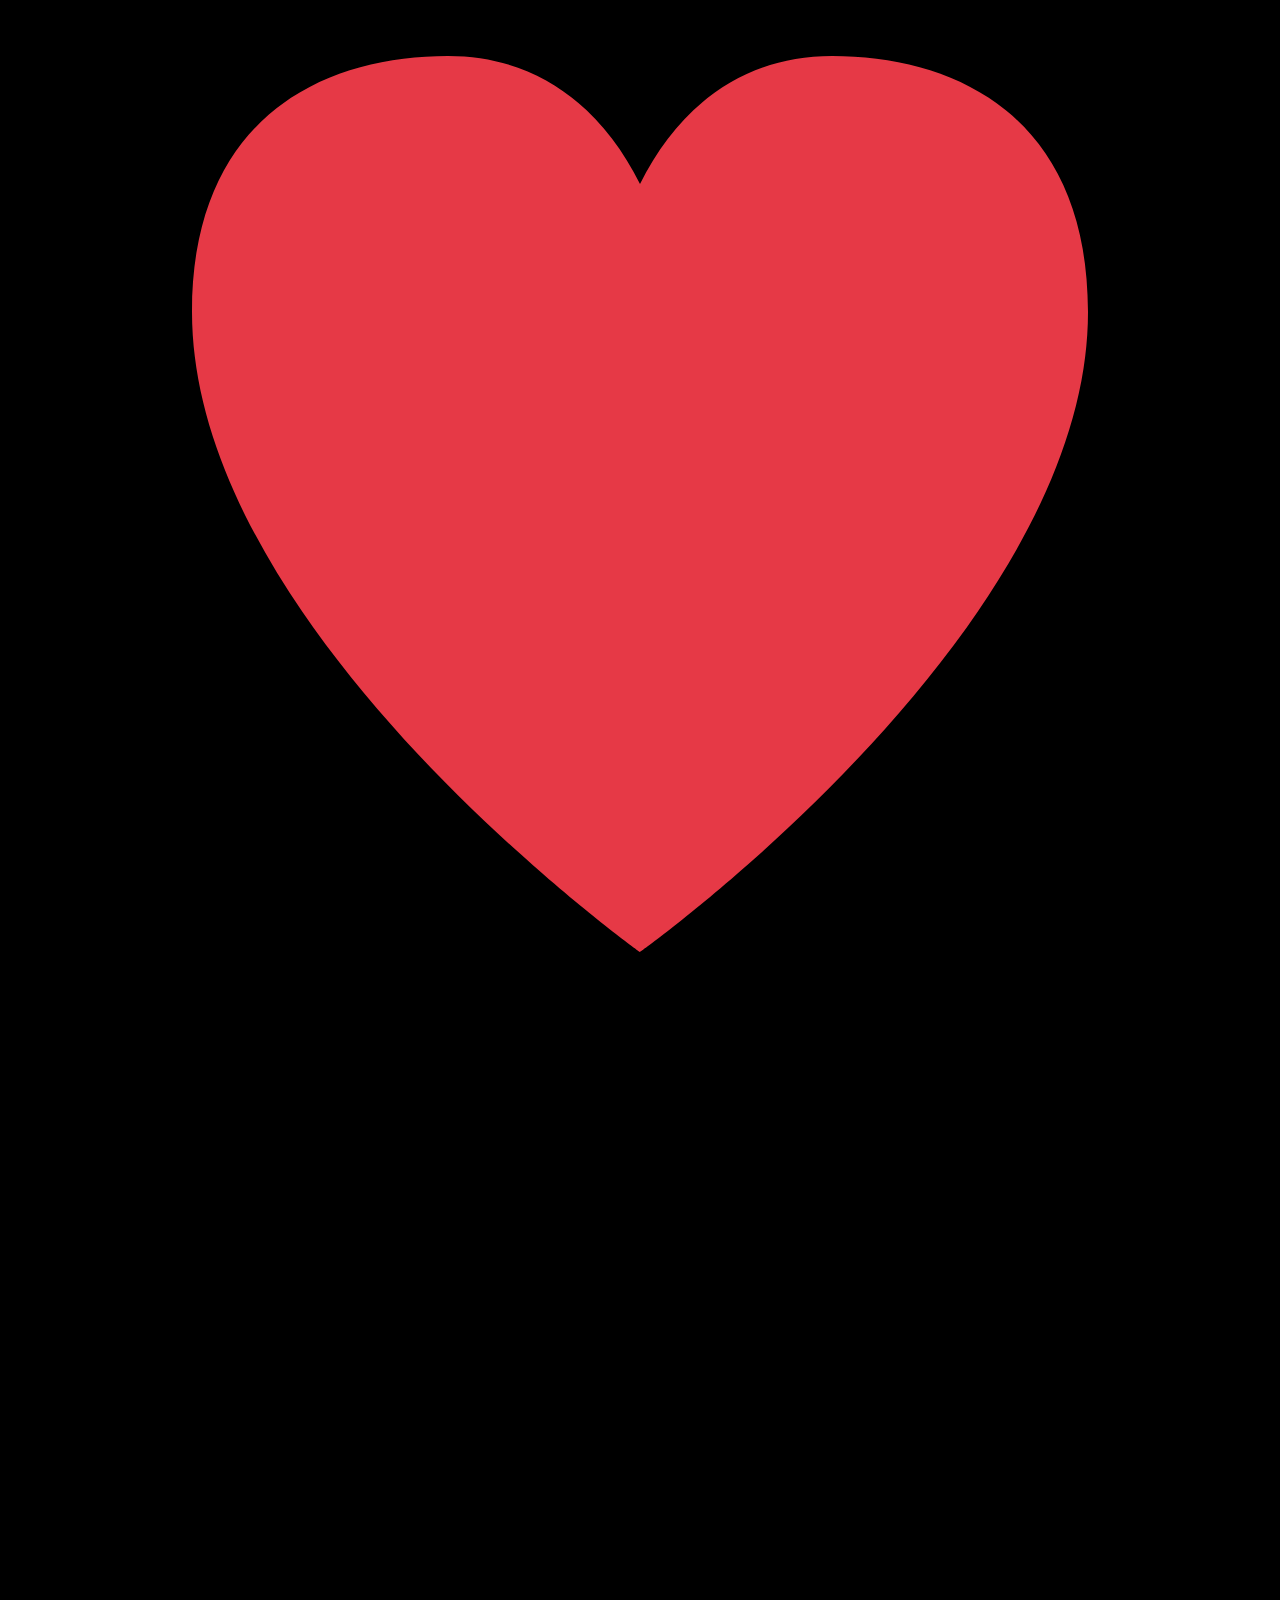
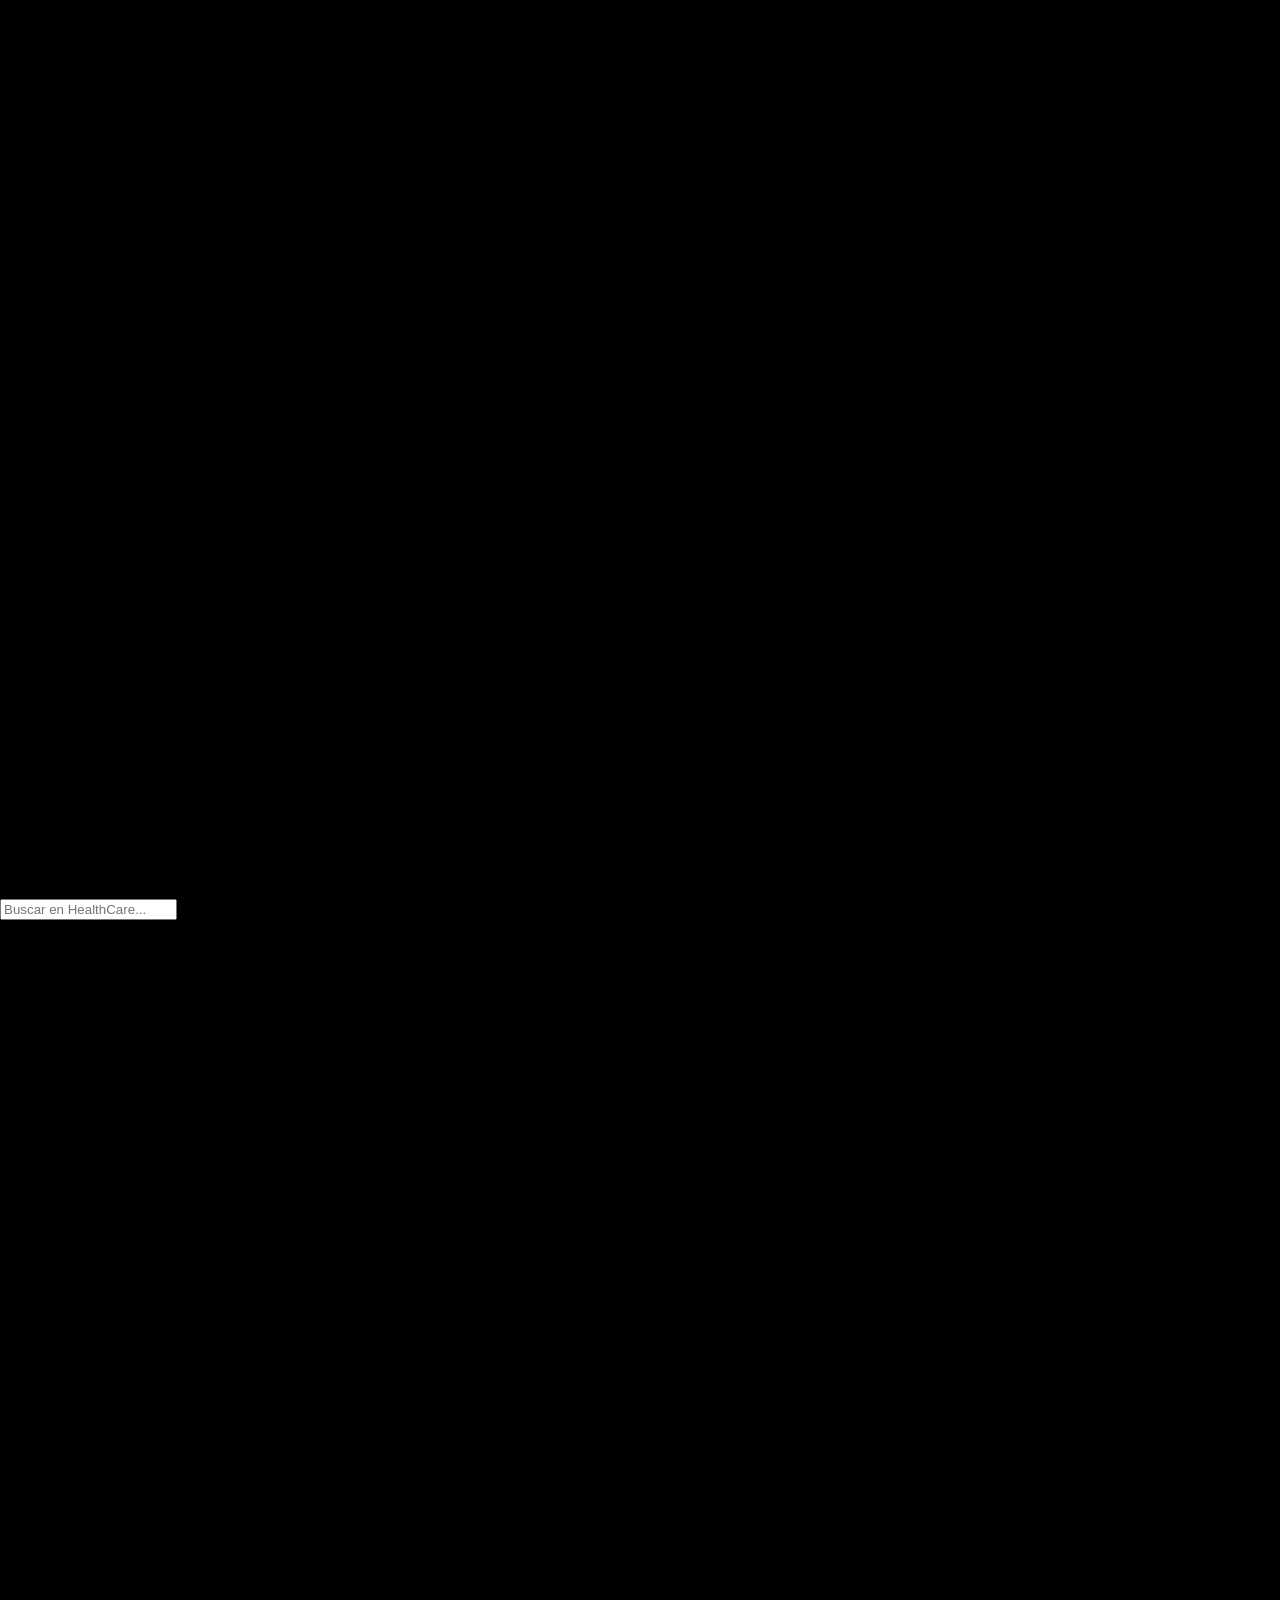
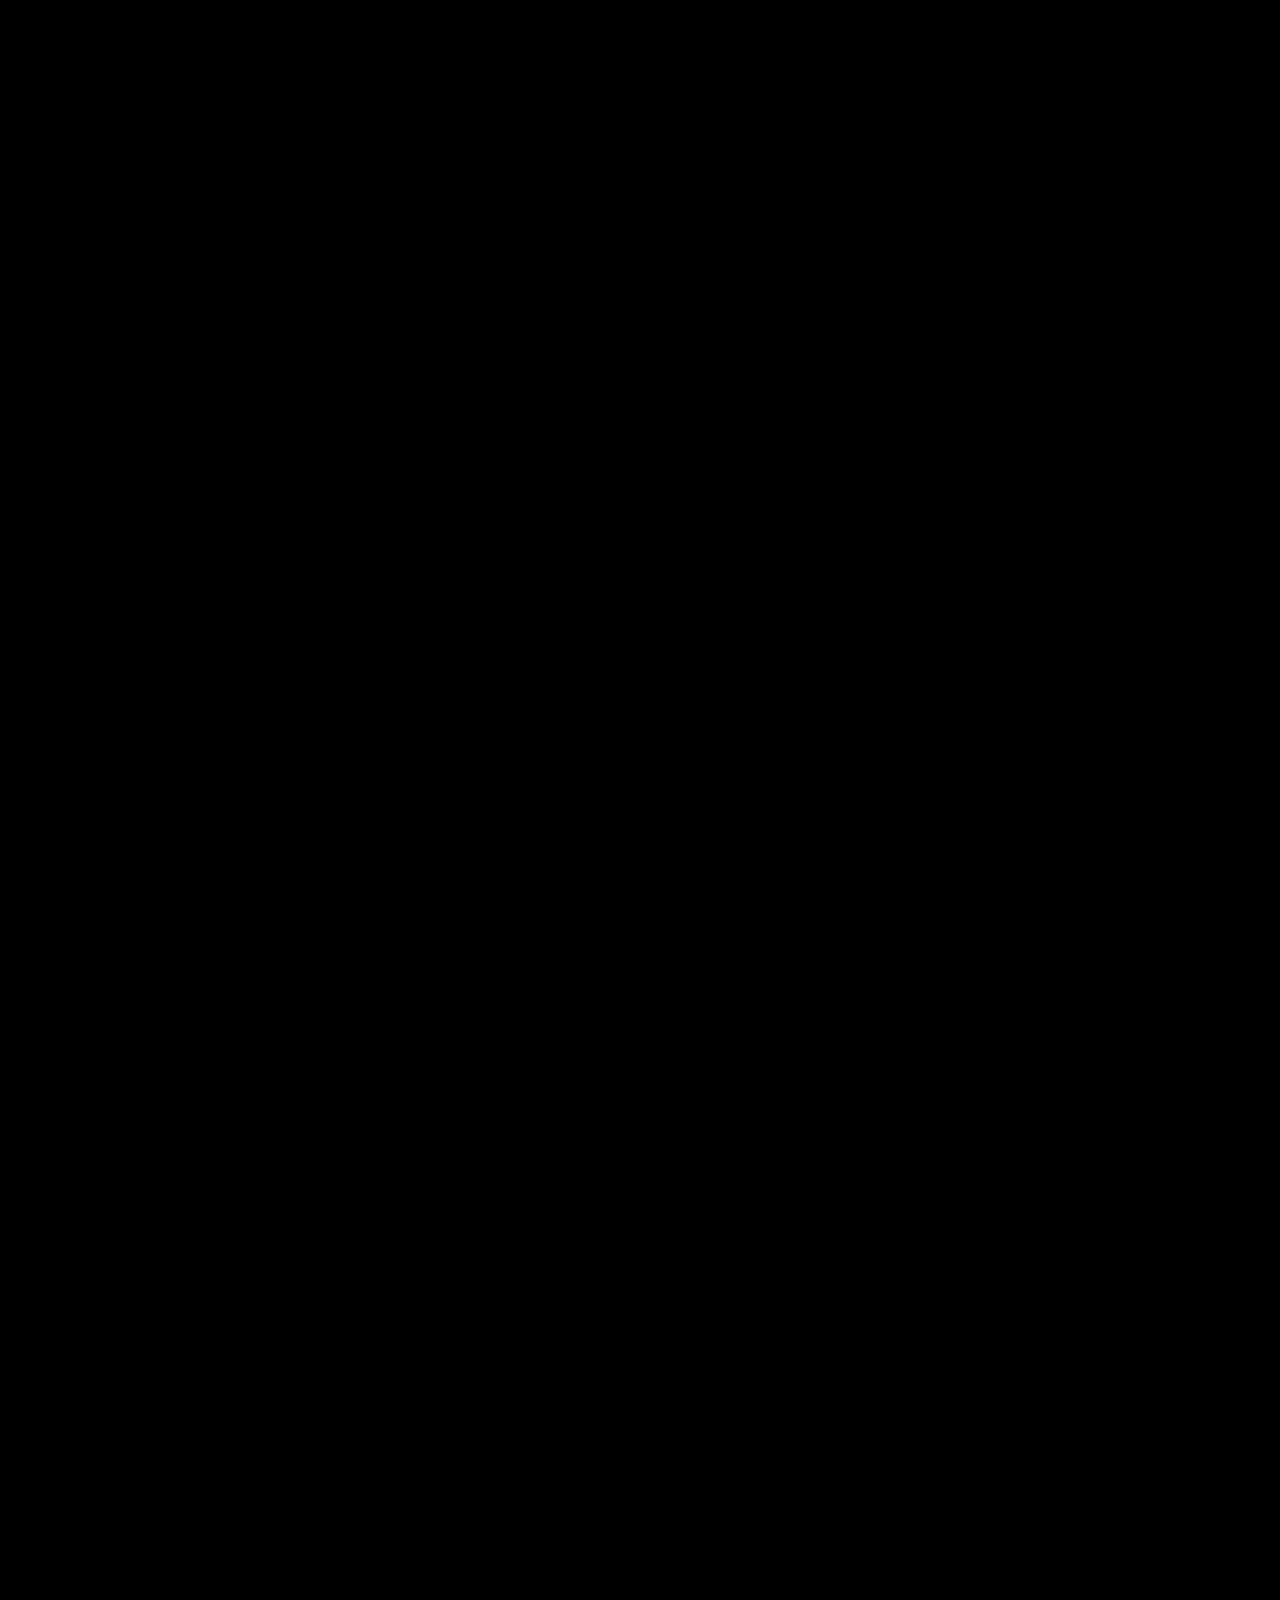
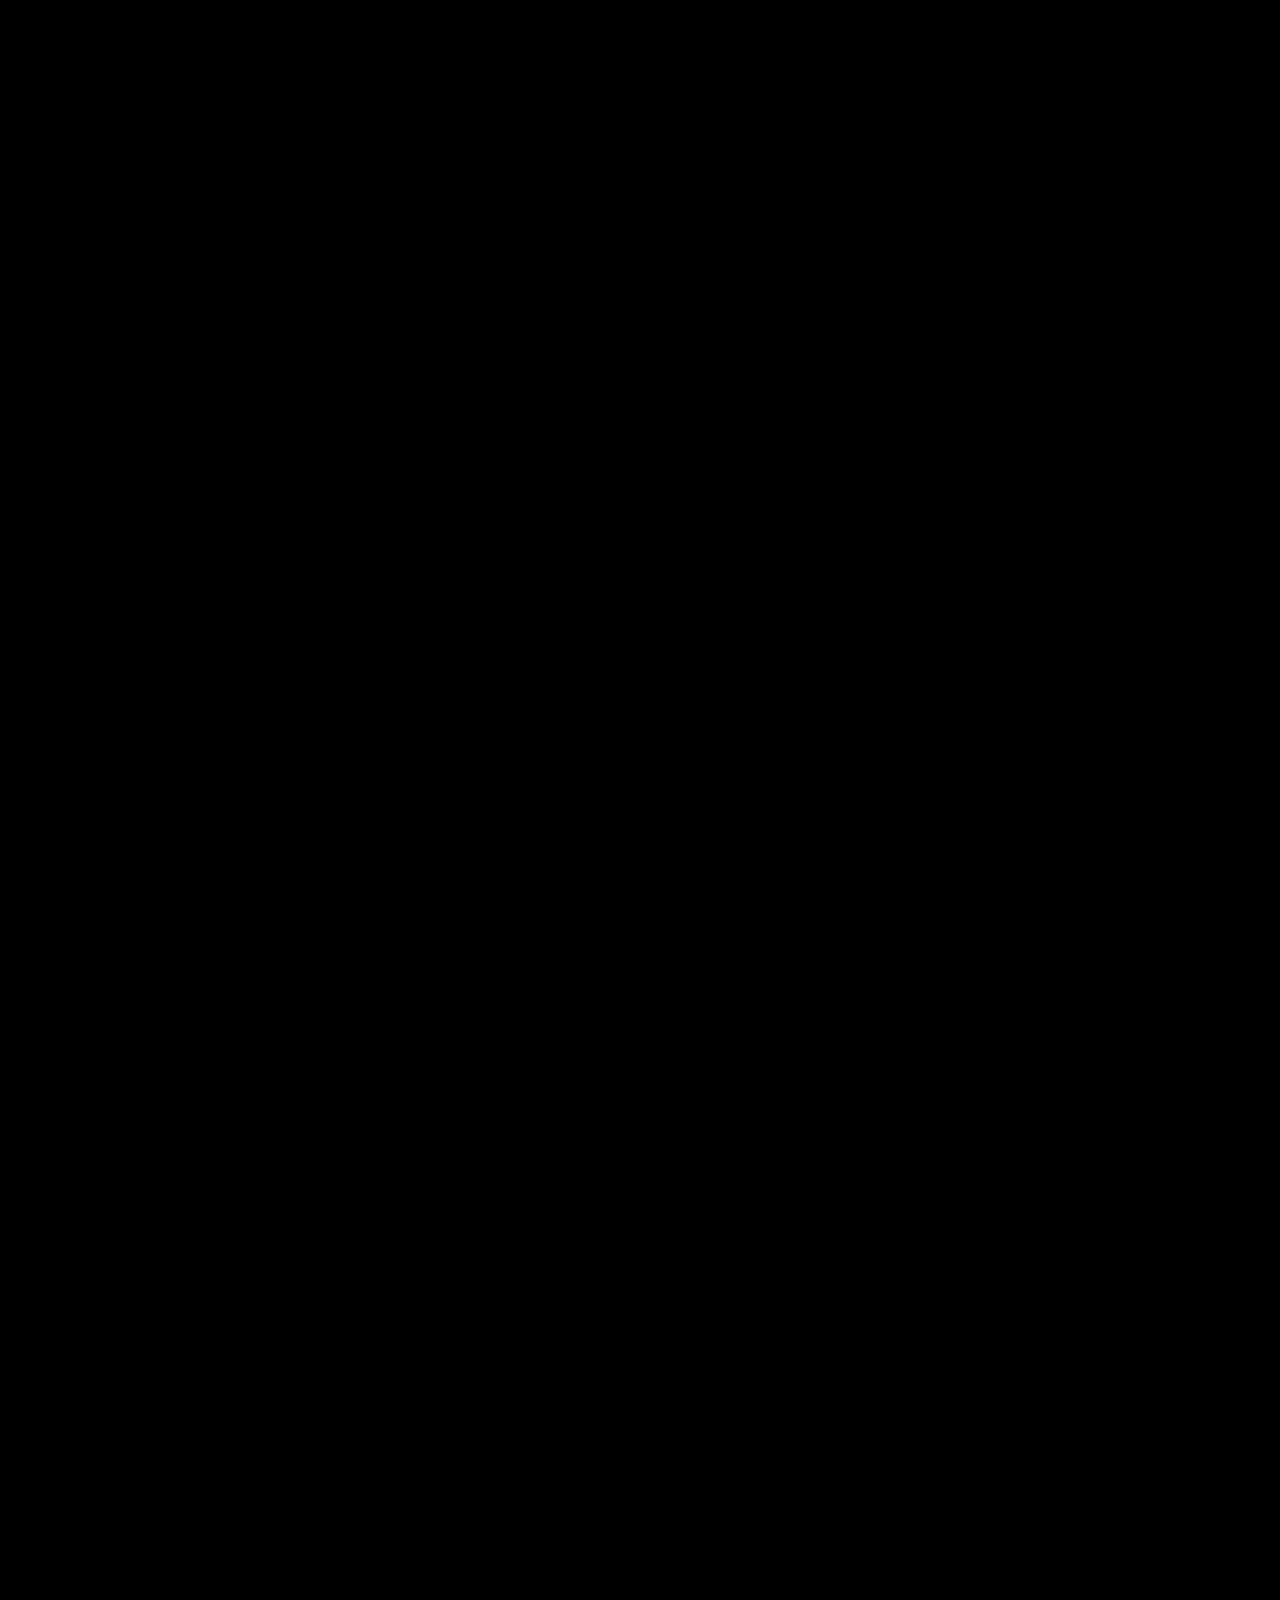
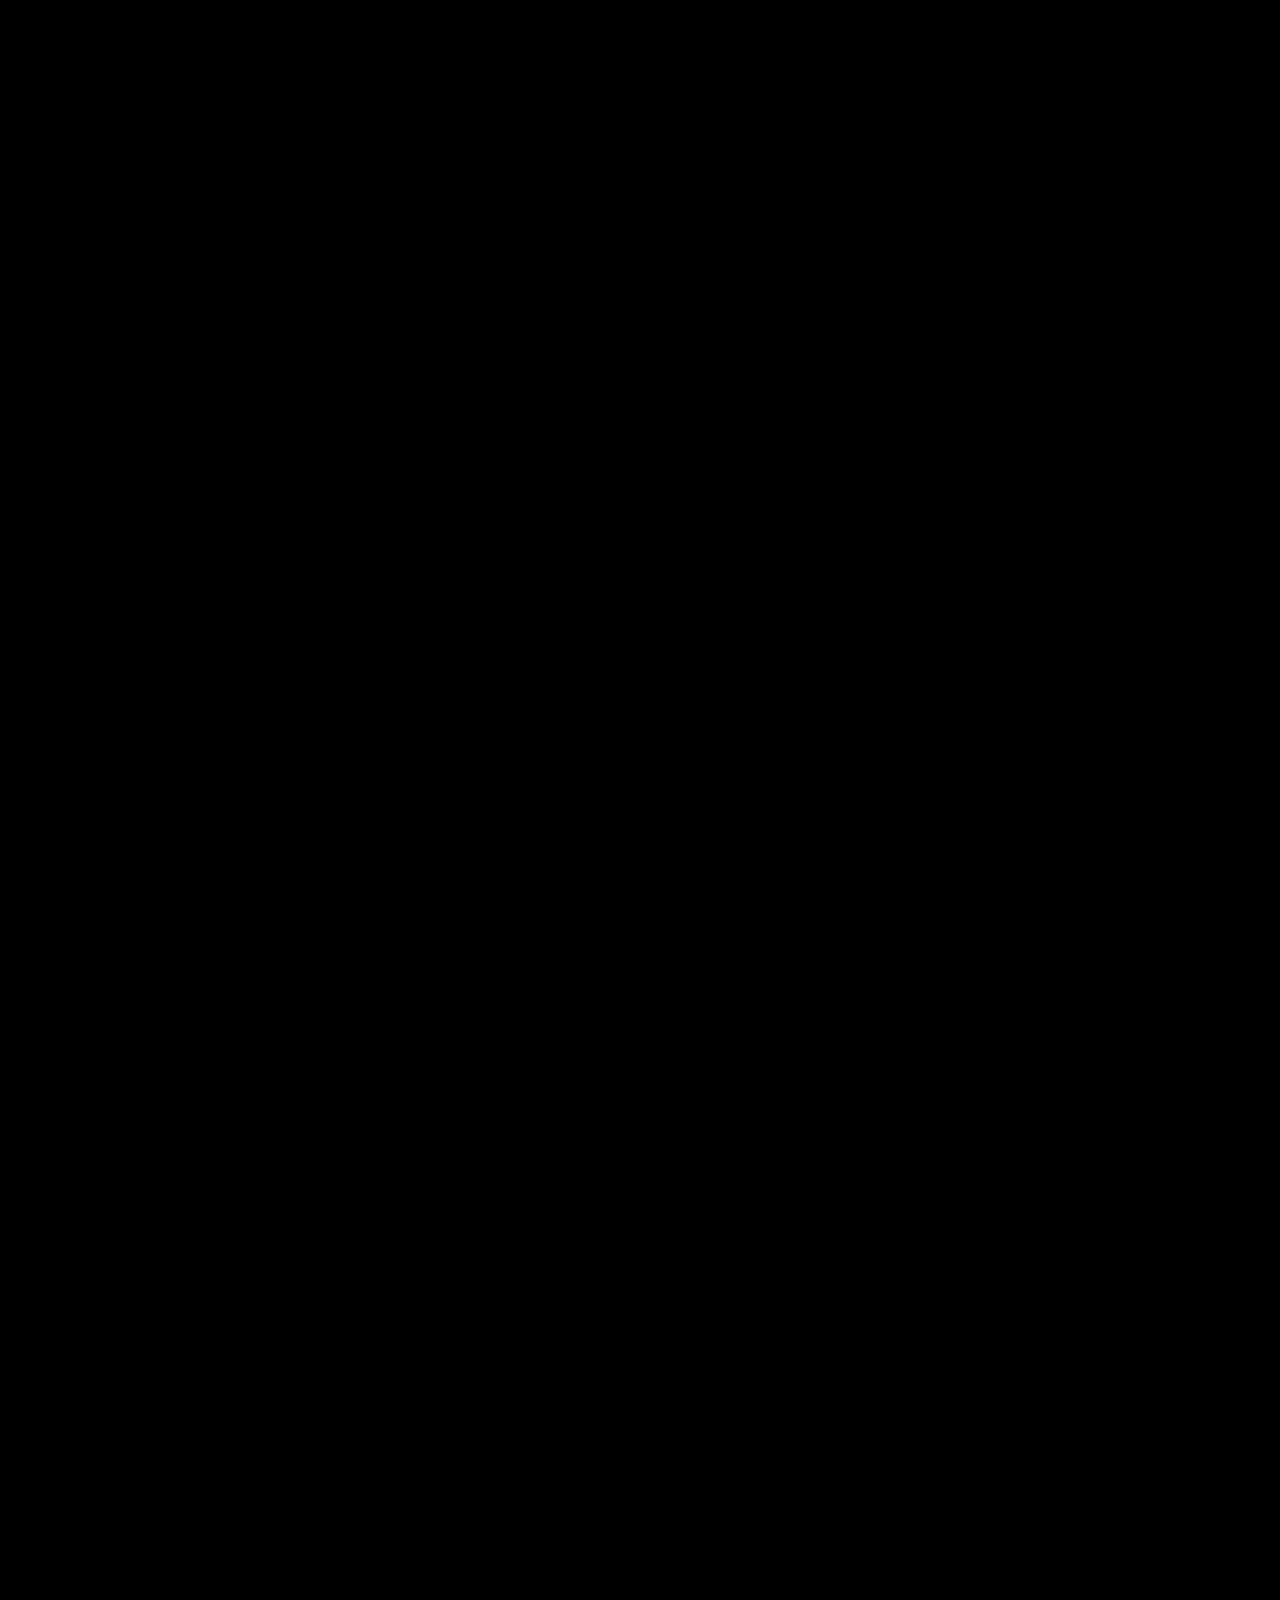
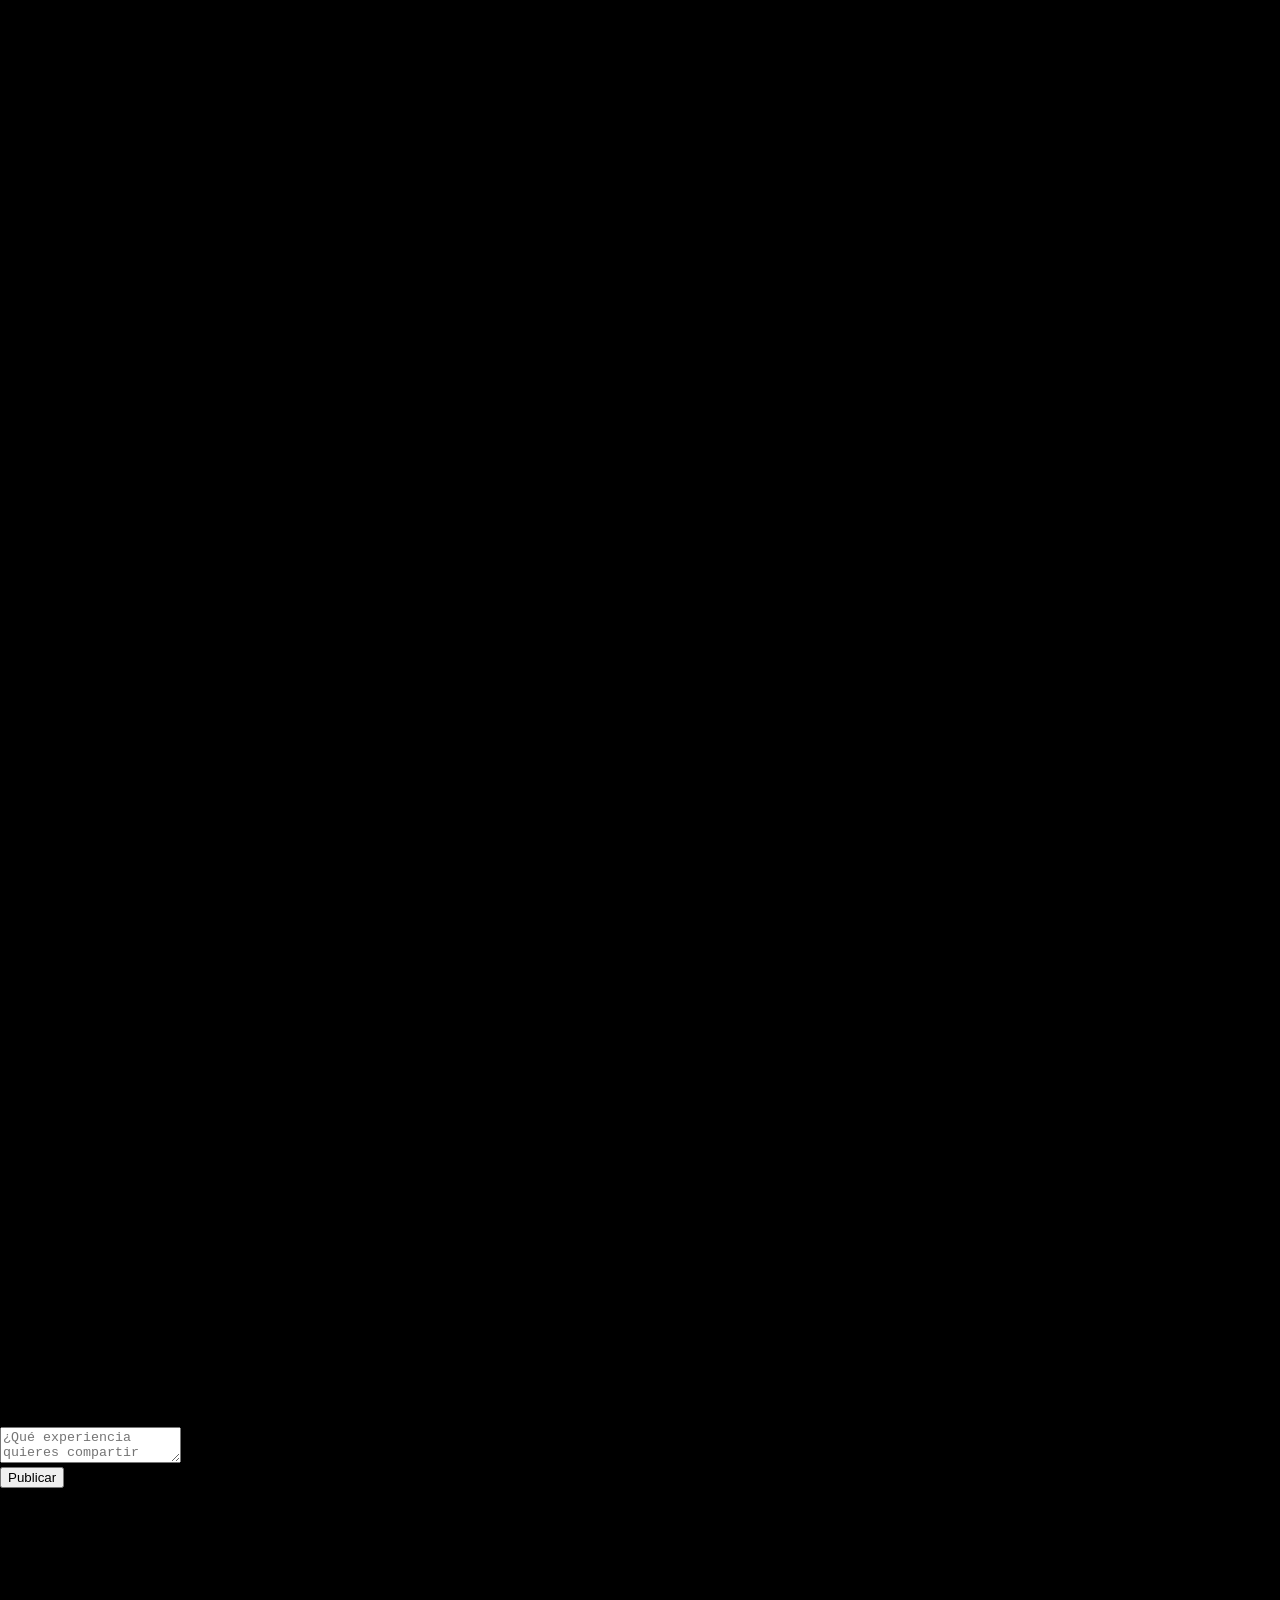
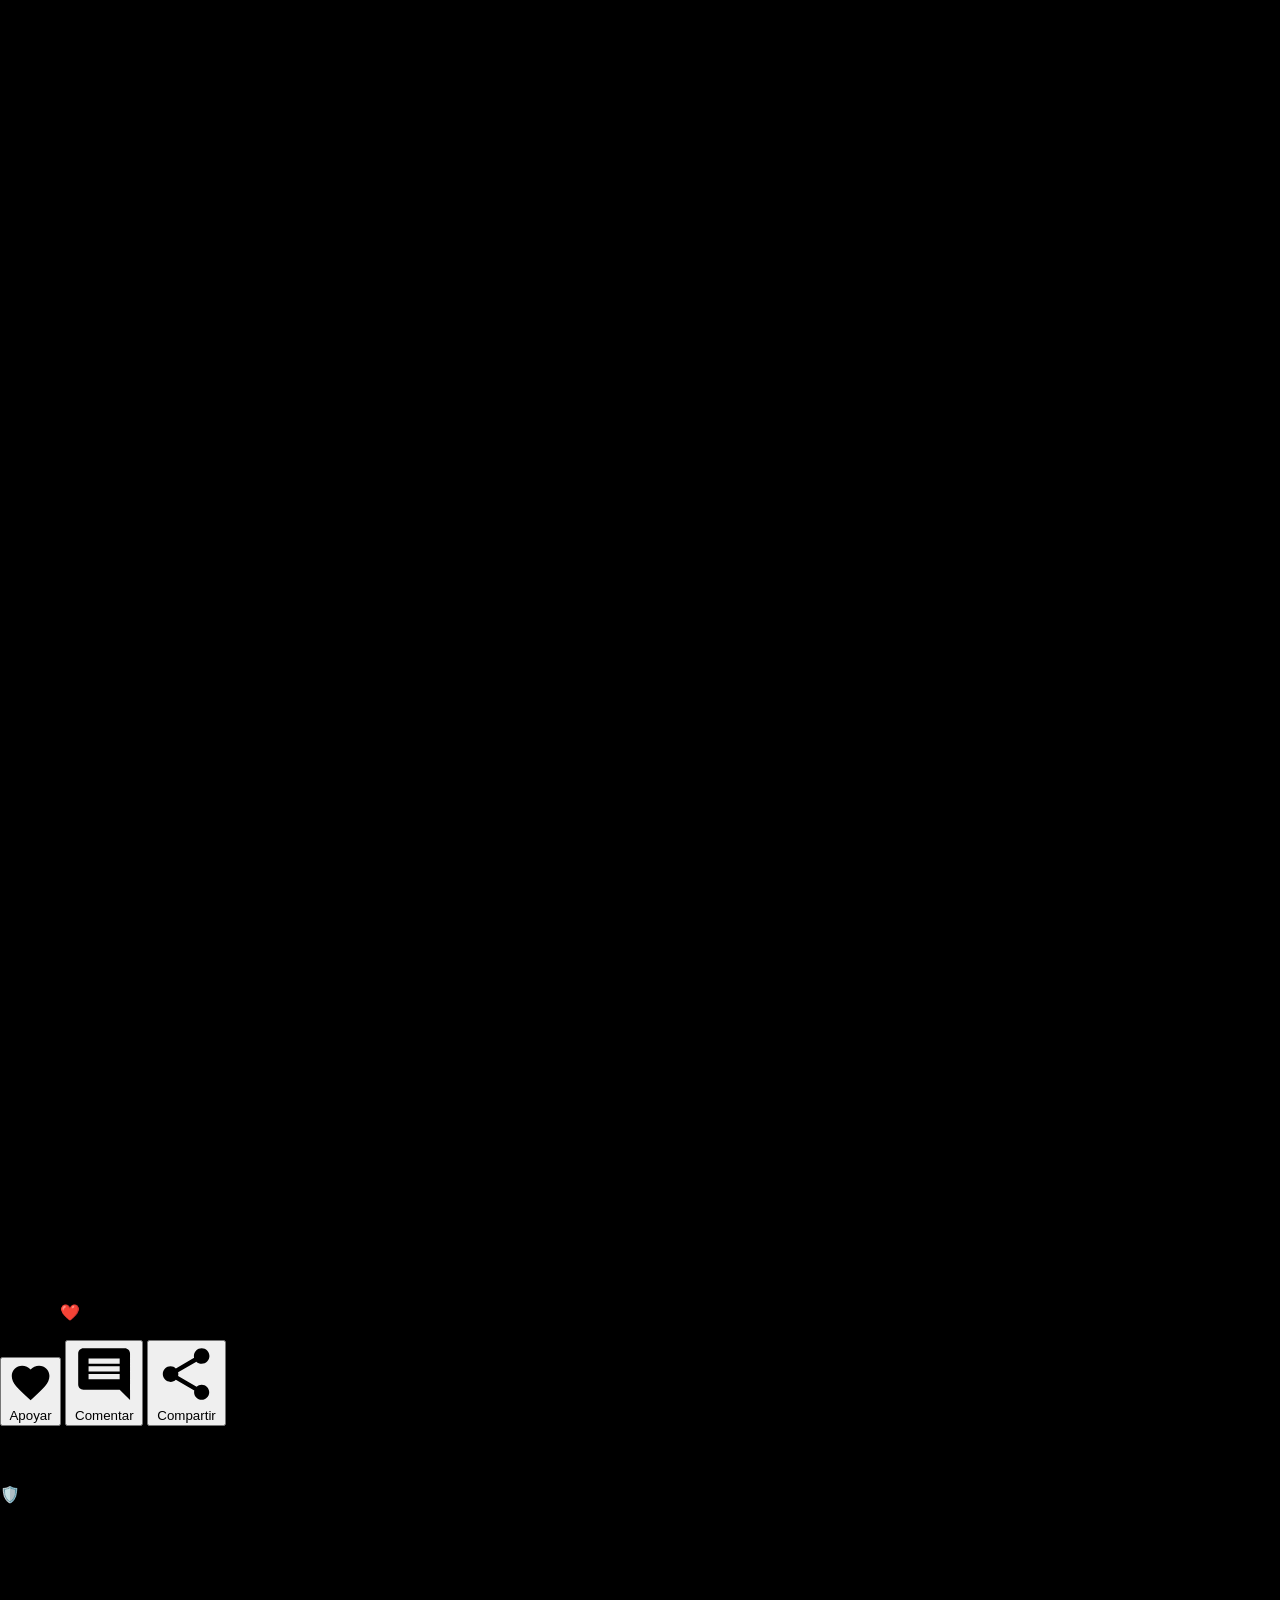
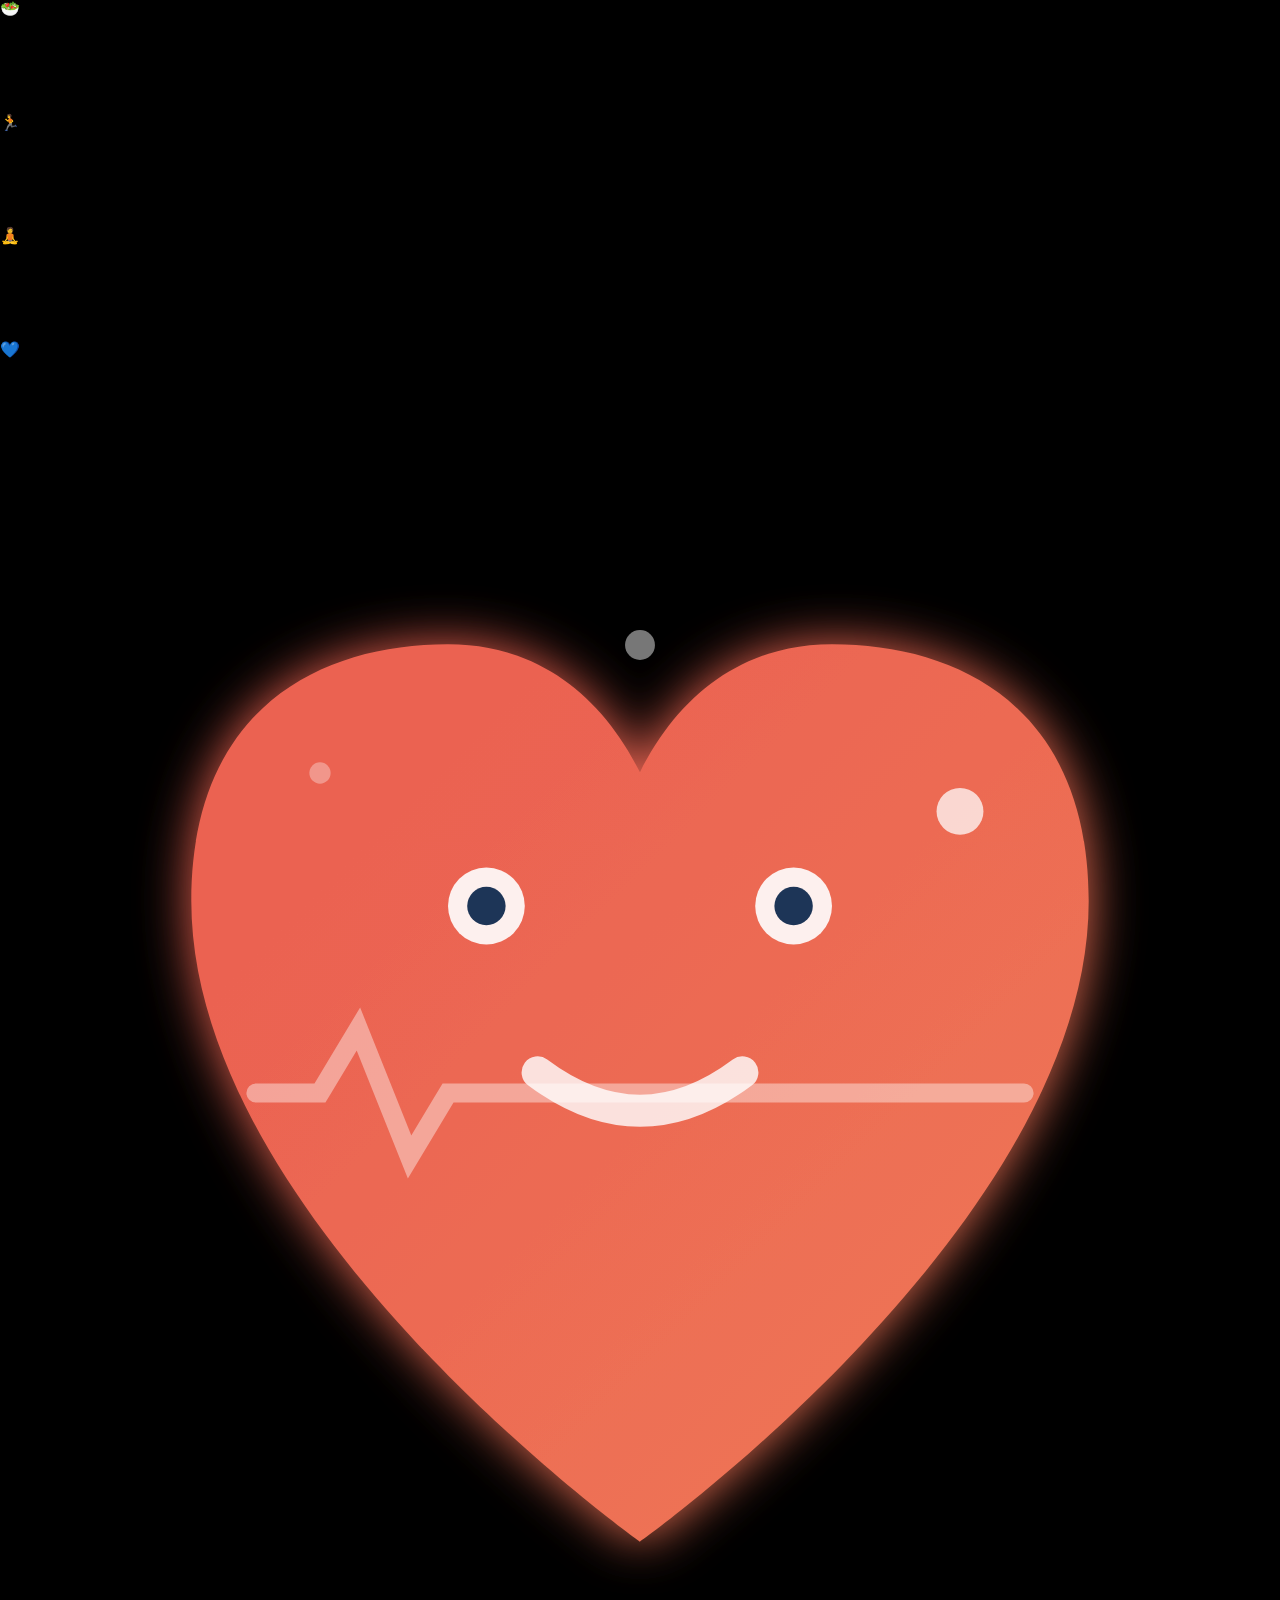
==== commit e616e771: "Update index.html" ====
--- a/index.html
+++ b/index.html
@@ -3,884 +3,9 @@
 <head>
     <meta charset="UTF-8">
     <meta name="viewport" content="width=device-width, initial-scale=1.0">
-    <title>CardioConnect - Red de Apoyo Cardiovascular</title>
+    <title>HealthCare - Red de Apoyo Cardiovascular</title>
     <link href="https://fonts.googleapis.com/css2?family=Poppins:wght@300;400;500;600;700&family=Playfair+Display:wght@700;900&display=swap" rel="stylesheet">
-    <style>
-        * {
-            margin: 0;
-            padding: 0;
-            box-sizing: border-box;
-        }
-
-        :root {
-            --primary-red: #E63946;
-            --primary-red-dark: #C5303A;
-            --secondary-blue: #457B9D;
-            --accent-coral: #F4A261;
-            --bg-light: #F8F9FA;
-            --bg-white: #FFFFFF;
-            --text-dark: #1D3557;
-            --text-gray: #6C757D;
-            --border-light: #E9ECEF;
-            --success-green: #2A9D8F;
-            --shadow-sm: 0 2px 8px rgba(0,0,0,0.08);
-            --shadow-md: 0 4px 16px rgba(0,0,0,0.12);
-            --shadow-lg: 0 8px 32px rgba(0,0,0,0.16);
-        }
-
-        body {
-            font-family: 'Poppins', sans-serif;
-            background: linear-gradient(135deg, #F8F9FA 0%, #E9ECEF 100%);
-            color: var(--text-dark);
-            min-height: 100vh;
-            overflow-x: hidden;
-        }
-
-        /* Login Screen */
-        .login-container {
-            display: flex;
-            justify-content: center;
-            align-items: center;
-            min-height: 100vh;
-            padding: 20px;
-            background: linear-gradient(135deg, #E63946 0%, #F4A261 100%);
-            position: relative;
-            overflow: hidden;
-        }
-
-        .login-container::before {
-            content: '';
-            position: absolute;
-            width: 500px;
-            height: 500px;
-            background: radial-gradient(circle, rgba(255,255,255,0.1) 0%, transparent 70%);
-            border-radius: 50%;
-            top: -250px;
-            right: -250px;
-            animation: pulse 8s ease-in-out infinite;
-        }
-
-        .login-container::after {
-            content: '';
-            position: absolute;
-            width: 400px;
-            height: 400px;
-            background: radial-gradient(circle, rgba(255,255,255,0.08) 0%, transparent 70%);
-            border-radius: 50%;
-            bottom: -200px;
-            left: -200px;
-            animation: pulse 6s ease-in-out infinite 1s;
-        }
-
-        @keyframes pulse {
-            0%, 100% { transform: scale(1); opacity: 0.5; }
-            50% { transform: scale(1.2); opacity: 0.8; }
-        }
-
-        .login-box {
-            background: var(--bg-white);
-            padding: 50px 40px;
-            border-radius: 24px;
-            box-shadow: var(--shadow-lg);
-            max-width: 440px;
-            width: 100%;
-            position: relative;
-            z-index: 1;
-            animation: slideUp 0.6s ease-out;
-        }
-
-        @keyframes slideUp {
-            from {
-                opacity: 0;
-                transform: translateY(30px);
-            }
-            to {
-                opacity: 1;
-                transform: translateY(0);
-            }
-        }
-
-        .login-logo {
-            text-align: center;
-            margin-bottom: 40px;
-        }
-
-        .logo-icon {
-            width: 80px;
-            height: 80px;
-            margin: 0 auto 20px;
-            animation: heartbeat 1.5s ease-in-out infinite;
-        }
-
-        @keyframes heartbeat {
-            0%, 100% { transform: scale(1); }
-            10%, 30% { transform: scale(1.1); }
-            20%, 40% { transform: scale(1); }
-        }
-
-        .login-logo h1 {
-            font-family: 'Playfair Display', serif;
-            font-size: 32px;
-            color: var(--primary-red);
-            font-weight: 900;
-            margin-bottom: 8px;
-        }
-
-        .login-logo p {
-            color: var(--text-gray);
-            font-size: 14px;
-        }
-
-        .form-group {
-            margin-bottom: 24px;
-        }
-
-        .form-group label {
-            display: block;
-            margin-bottom: 8px;
-            color: var(--text-dark);
-            font-weight: 500;
-            font-size: 14px;
-        }
-
-        .form-group input {
-            width: 100%;
-            padding: 14px 16px;
-            border: 2px solid var(--border-light);
-            border-radius: 12px;
-            font-size: 15px;
-            font-family: 'Poppins', sans-serif;
-            transition: all 0.3s ease;
-        }
-
-        .form-group input:focus {
-            outline: none;
-            border-color: var(--primary-red);
-            box-shadow: 0 0 0 4px rgba(230, 57, 70, 0.1);
-        }
-
-        .login-btn {
-            width: 100%;
-            padding: 16px;
-            background: linear-gradient(135deg, var(--primary-red) 0%, var(--primary-red-dark) 100%);
-            color: white;
-            border: none;
-            border-radius: 12px;
-            font-size: 16px;
-            font-weight: 600;
-            cursor: pointer;
-            transition: all 0.3s ease;
-            margin-top: 10px;
-        }
-
-        .login-btn:hover {
-            transform: translateY(-2px);
-            box-shadow: var(--shadow-md);
-        }
-
-        .login-btn:active {
-            transform: translateY(0);
-        }
-
-        /* Main App */
-        .app-container {
-            display: none;
-        }
-
-        .app-container.active {
-            display: block;
-        }
-
-        /* Header */
-        .header {
-            background: var(--bg-white);
-            box-shadow: var(--shadow-sm);
-            position: sticky;
-            top: 0;
-            z-index: 100;
-            border-bottom: 1px solid var(--border-light);
-        }
-
-        .header-content {
-            max-width: 1280px;
-            margin: 0 auto;
-            padding: 16px 24px;
-            display: flex;
-            align-items: center;
-            justify-content: space-between;
-        }
-
-        .header-logo {
-            display: flex;
-            align-items: center;
-            gap: 12px;
-        }
-
-        .header-logo svg {
-            width: 40px;
-            height: 40px;
-        }
-
-        .header-logo h2 {
-            font-family: 'Playfair Display', serif;
-            font-size: 24px;
-            color: var(--primary-red);
-            font-weight: 900;
-        }
-
-        .header-search {
-            flex: 1;
-            max-width: 400px;
-            margin: 0 24px;
-            position: relative;
-        }
-
-        .header-search input {
-            width: 100%;
-            padding: 10px 16px 10px 44px;
-            border: 2px solid var(--border-light);
-            border-radius: 24px;
-            font-size: 14px;
-            transition: all 0.3s ease;
-        }
-
-        .header-search input:focus {
-            outline: none;
-            border-color: var(--primary-red);
-            box-shadow: 0 0 0 4px rgba(230, 57, 70, 0.08);
-        }
-
-        .header-search svg {
-            position: absolute;
-            left: 14px;
-            top: 50%;
-            transform: translateY(-50%);
-            width: 18px;
-            height: 18px;
-            opacity: 0.5;
-        }
-
-        .header-user {
-            display: flex;
-            align-items: center;
-            gap: 16px;
-        }
-
-        .user-avatar {
-            width: 40px;
-            height: 40px;
-            border-radius: 50%;
-            background: linear-gradient(135deg, var(--primary-red), var(--accent-coral));
-            display: flex;
-            align-items: center;
-            justify-content: center;
-            color: white;
-            font-weight: 600;
-            cursor: pointer;
-            transition: transform 0.3s ease;
-        }
-
-        .user-avatar:hover {
-            transform: scale(1.1);
-        }
-
-        /* Navigation */
-        .nav-container {
-            background: var(--bg-white);
-            border-top: 1px solid var(--border-light);
-            position: fixed;
-            bottom: 0;
-            left: 0;
-            right: 0;
-            z-index: 99;
-            box-shadow: 0 -2px 16px rgba(0,0,0,0.08);
-        }
-
-        .nav-menu {
-            max-width: 1280px;
-            margin: 0 auto;
-            display: flex;
-            justify-content: space-around;
-            padding: 8px 16px;
-        }
-
-        .nav-item {
-            display: flex;
-            flex-direction: column;
-            align-items: center;
-            gap: 4px;
-            padding: 8px 16px;
-            cursor: pointer;
-            transition: all 0.3s ease;
-            color: var(--text-gray);
-            text-decoration: none;
-            border-radius: 12px;
-            position: relative;
-        }
-
-        .nav-item:hover {
-            background: var(--bg-light);
-            color: var(--primary-red);
-        }
-
-        .nav-item.active {
-            color: var(--primary-red);
-        }
-
-        .nav-item.active::after {
-            content: '';
-            position: absolute;
-            top: 0;
-            left: 50%;
-            transform: translateX(-50%);
-            width: 40px;
-            height: 3px;
-            background: var(--primary-red);
-            border-radius: 0 0 3px 3px;
-        }
-
-        .nav-item svg {
-            width: 24px;
-            height: 24px;
-        }
-
-        .nav-item span {
-            font-size: 11px;
-            font-weight: 500;
-        }
-
-        /* Main Content */
-        .main-content {
-            max-width: 1280px;
-            margin: 0 auto;
-            padding: 24px 16px 80px;
-            display: grid;
-            grid-template-columns: 1fr;
-            gap: 24px;
-        }
-
-        /* Feed Section */
-        .feed-section {
-            display: none;
-        }
-
-        .feed-section.active {
-            display: block;
-        }
-
-        .welcome-card {
-            background: linear-gradient(135deg, var(--primary-red), var(--accent-coral));
-            padding: 32px;
-            border-radius: 20px;
-            color: white;
-            margin-bottom: 24px;
-            box-shadow: var(--shadow-md);
-            position: relative;
-            overflow: hidden;
-        }
-
-        .welcome-card::before {
-            content: '';
-            position: absolute;
-            width: 200px;
-            height: 200px;
-            background: rgba(255,255,255,0.1);
-            border-radius: 50%;
-            top: -100px;
-            right: -50px;
-        }
-
-        .welcome-card h2 {
-            font-family: 'Playfair Display', serif;
-            font-size: 32px;
-            margin-bottom: 8px;
-            position: relative;
-            z-index: 1;
-        }
-
-        .welcome-card p {
-            font-size: 16px;
-            opacity: 0.95;
-            position: relative;
-            z-index: 1;
-        }
-
-        .create-post-card {
-            background: var(--bg-white);
-            padding: 24px;
-            border-radius: 20px;
-            box-shadow: var(--shadow-sm);
-            margin-bottom: 24px;
-        }
-
-        .create-post-input {
-            display: flex;
-            gap: 16px;
-            margin-bottom: 16px;
-        }
-
-        .create-post-avatar {
-            width: 48px;
-            height: 48px;
-            border-radius: 50%;
-            background: linear-gradient(135deg, var(--primary-red), var(--accent-coral));
-            display: flex;
-            align-items: center;
-            justify-content: center;
-            color: white;
-            font-weight: 600;
-            flex-shrink: 0;
-        }
-
-        .create-post-input textarea {
-            flex: 1;
-            border: 2px solid var(--border-light);
-            border-radius: 16px;
-            padding: 14px 16px;
-            font-family: 'Poppins', sans-serif;
-            font-size: 15px;
-            resize: none;
-            height: 80px;
-            transition: all 0.3s ease;
-        }
-
-        .create-post-input textarea:focus {
-            outline: none;
-            border-color: var(--primary-red);
-            box-shadow: 0 0 0 4px rgba(230, 57, 70, 0.08);
-        }
-
-        .create-post-actions {
-            display: flex;
-            justify-content: flex-end;
-        }
-
-        .post-btn {
-            padding: 12px 32px;
-            background: var(--primary-red);
-            color: white;
-            border: none;
-            border-radius: 24px;
-            font-weight: 600;
-            font-size: 14px;
-            cursor: pointer;
-            transition: all 0.3s ease;
-        }
-
-        .post-btn:hover {
-            background: var(--primary-red-dark);
-            transform: translateY(-2px);
-            box-shadow: var(--shadow-md);
-        }
-
-        .post-btn:active {
-            transform: translateY(0);
-        }
-
-        /* Post Card */
-        .post-card {
-            background: var(--bg-white);
-            padding: 24px;
-            border-radius: 20px;
-            box-shadow: var(--shadow-sm);
-            margin-bottom: 16px;
-            transition: all 0.3s ease;
-            animation: slideIn 0.5s ease-out;
-        }
-
-        @keyframes slideIn {
-            from {
-                opacity: 0;
-                transform: translateY(20px);
-            }
-            to {
-                opacity: 1;
-                transform: translateY(0);
-            }
-        }
-
-        .post-card:hover {
-            box-shadow: var(--shadow-md);
-        }
-
-        .post-header {
-            display: flex;
-            gap: 12px;
-            margin-bottom: 16px;
-        }
-
-        .post-avatar {
-            width: 48px;
-            height: 48px;
-            border-radius: 50%;
-            background: linear-gradient(135deg, var(--secondary-blue), var(--success-green));
-            display: flex;
-            align-items: center;
-            justify-content: center;
-            color: white;
-            font-weight: 600;
-        }
-
-        .post-info h4 {
-            font-size: 16px;
-            font-weight: 600;
-            color: var(--text-dark);
-            margin-bottom: 4px;
-        }
-
-        .post-info p {
-            font-size: 13px;
-            color: var(--text-gray);
-        }
-
-        .post-content {
-            margin-bottom: 16px;
-            line-height: 1.6;
-            color: var(--text-dark);
-        }
-
-        .post-actions {
-            display: flex;
-            gap: 8px;
-            padding-top: 16px;
-            border-top: 1px solid var(--border-light);
-        }
-
-        .action-btn {
-            flex: 1;
-            display: flex;
-            align-items: center;
-            justify-content: center;
-            gap: 8px;
-            padding: 10px;
-            background: transparent;
-            border: none;
-            border-radius: 12px;
-            color: var(--text-gray);
-            font-weight: 500;
-            font-size: 14px;
-            cursor: pointer;
-            transition: all 0.3s ease;
-        }
-
-        .action-btn:hover {
-            background: var(--bg-light);
-            color: var(--primary-red);
-        }
-
-        .action-btn.liked {
-            color: var(--primary-red);
-        }
-
-        .action-btn svg {
-            width: 20px;
-            height: 20px;
-        }
-
-        .action-btn:active {
-            transform: scale(0.95);
-        }
-
-        /* Groups Sidebar */
-        .groups-sidebar {
-            background: var(--bg-white);
-            padding: 24px;
-            border-radius: 20px;
-            box-shadow: var(--shadow-sm);
-        }
-
-        .groups-sidebar h3 {
-            font-size: 18px;
-            font-weight: 700;
-            margin-bottom: 20px;
-            color: var(--text-dark);
-        }
-
-        .group-item {
-            display: flex;
-            gap: 12px;
-            padding: 12px;
-            border-radius: 12px;
-            margin-bottom: 8px;
-            cursor: pointer;
-            transition: all 0.3s ease;
-        }
-
-        .group-item:hover {
-            background: var(--bg-light);
-        }
-
-        .group-icon {
-            width: 48px;
-            height: 48px;
-            border-radius: 12px;
-            background: linear-gradient(135deg, var(--primary-red), var(--accent-coral));
-            display: flex;
-            align-items: center;
-            justify-content: center;
-            color: white;
-            font-size: 20px;
-            flex-shrink: 0;
-        }
-
-        .group-info h4 {
-            font-size: 14px;
-            font-weight: 600;
-            margin-bottom: 4px;
-            color: var(--text-dark);
-        }
-
-        .group-info p {
-            font-size: 12px;
-            color: var(--text-gray);
-        }
-
-        /* Chatbot Heart */
-        .chatbot-container {
-            position: fixed;
-            bottom: 100px;
-            right: 24px;
-            z-index: 200;
-        }
-
-        .heart-avatar {
-            width: 80px;
-            height: 80px;
-            cursor: pointer;
-            animation: float 3s ease-in-out infinite;
-            filter: drop-shadow(0 4px 16px rgba(230, 57, 70, 0.3));
-            transition: transform 0.3s ease;
-        }
-
-        .heart-avatar:hover {
-            transform: scale(1.1);
-        }
-
-        @keyframes float {
-            0%, 100% { transform: translateY(0); }
-            50% { transform: translateY(-10px); }
-        }
-
-        .chat-window {
-            position: absolute;
-            bottom: 100px;
-            right: 0;
-            width: 360px;
-            max-height: 500px;
-            background: var(--bg-white);
-            border-radius: 24px;
-            box-shadow: var(--shadow-lg);
-            display: none;
-            flex-direction: column;
-            overflow: hidden;
-        }
-
-        .chat-window.active {
-            display: flex;
-            animation: slideUp 0.4s ease-out;
-        }
-
-        .chat-header {
-            padding: 20px;
-            background: linear-gradient(135deg, var(--primary-red), var(--accent-coral));
-            color: white;
-            display: flex;
-            align-items: center;
-            gap: 12px;
-        }
-
-        .chat-header h3 {
-            flex: 1;
-            font-size: 18px;
-            font-weight: 600;
-        }
-
-        .close-chat {
-            background: rgba(255,255,255,0.2);
-            border: none;
-            color: white;
-            width: 32px;
-            height: 32px;
-            border-radius: 50%;
-            cursor: pointer;
-            display: flex;
-            align-items: center;
-            justify-content: center;
-            transition: all 0.3s ease;
-        }
-
-        .close-chat:hover {
-            background: rgba(255,255,255,0.3);
-        }
-
-        .chat-messages {
-            flex: 1;
-            padding: 20px;
-            overflow-y: auto;
-            display: flex;
-            flex-direction: column;
-            gap: 16px;
-        }
-
-        .chat-message {
-            display: flex;
-            gap: 12px;
-            animation: messageSlide 0.4s ease-out;
-        }
-
-        @keyframes messageSlide {
-            from {
-                opacity: 0;
-                transform: translateX(-20px);
-            }
-            to {
-                opacity: 1;
-                transform: translateX(0);
-            }
-        }
-
-        .chat-message.user {
-            flex-direction: row-reverse;
-        }
-
-        .chat-message.user .message-bubble {
-            background: var(--primary-red);
-            color: white;
-        }
-
-        .message-avatar {
-            width: 36px;
-            height: 36px;
-            border-radius: 50%;
-            flex-shrink: 0;
-        }
-
-        .message-bubble {
-            background: var(--bg-light);
-            padding: 12px 16px;
-            border-radius: 16px;
-            max-width: 70%;
-            font-size: 14px;
-            line-height: 1.5;
-        }
-
-        .chat-input-container {
-            padding: 16px;
-            border-top: 1px solid var(--border-light);
-            display: flex;
-            gap: 12px;
-        }
-
-        .chat-input-container input {
-            flex: 1;
-            padding: 12px 16px;
-            border: 2px solid var(--border-light);
-            border-radius: 24px;
-            font-size: 14px;
-            font-family: 'Poppins', sans-serif;
-        }
-
-        .chat-input-container input:focus {
-            outline: none;
-            border-color: var(--primary-red);
-        }
-
-        .send-btn {
-            width: 44px;
-            height: 44px;
-            border-radius: 50%;
-            background: var(--primary-red);
-            border: none;
-            color: white;
-            cursor: pointer;
-            display: flex;
-            align-items: center;
-            justify-content: center;
-            transition: all 0.3s ease;
-        }
-
-        .send-btn:hover {
-            background: var(--primary-red-dark);
-            transform: scale(1.05);
-        }
-
-        .send-btn:active {
-            transform: scale(0.95);
-        }
-
-        /* Responsive Design */
-        @media (min-width: 768px) {
-            .nav-container {
-                position: static;
-                border-top: none;
-                box-shadow: none;
-                background: transparent;
-            }
-
-            .nav-menu {
-                padding: 0;
-                gap: 8px;
-            }
-
-            .nav-item {
-                flex-direction: row;
-                padding: 12px 20px;
-            }
-
-            .nav-item svg {
-                width: 20px;
-                height: 20px;
-            }
-
-            .nav-item span {
-                font-size: 14px;
-            }
-
-            .nav-item.active::after {
-                display: none;
-            }
-
-            .main-content {
-                grid-template-columns: 1fr 320px;
-                padding: 24px 24px 24px;
-            }
-
-            .chatbot-container {
-                bottom: 24px;
-            }
-        }
-
-        @media (max-width: 767px) {
-            .header-search {
-                display: none;
-            }
-
-            .nav-item span {
-                display: none;
-            }
-
-            .nav-item svg {
-                width: 28px;
-                height: 28px;
-            }
-
-            .nav-item {
-                padding: 12px;
-            }
-
-            .chat-window {
-                width: calc(100vw - 32px);
-            }
-
-            .groups-sidebar {
-                margin-bottom: 16px;
-            }
-        }
-
-        .hidden {
-            display: none !important;
-        }
-    </style>
+    <link rel="stylesheet" href="style.css">
 </head>
 <body>
     <!-- Login Screen -->
@@ -892,7 +17,7 @@
                     <circle cx="35" cy="30" r="3" fill="white" opacity="0.7"/>
                     <path d="M45 50 Q50 55 55 50" stroke="white" stroke-width="2" stroke-linecap="round" opacity="0.5"/>
                 </svg>
-                <h1>CardioConnect</h1>
+                <h1>HealthCare</h1>
                 <p>Red de Apoyo Cardiovascular</p>
             </div>
             <form id="loginForm">
@@ -905,6 +30,44 @@
                     <input type="password" id="password" placeholder="Ingresa tu contraseña" required>
                 </div>
                 <button type="submit" class="login-btn">Iniciar Sesión</button>
+                <p style="text-align: center; margin-top: 20px; color: var(--text-gray); font-size: 14px;">
+                    ¿No tienes cuenta? <a href="#" id="showRegister" style="color: var(--primary-red); font-weight: 600; text-decoration: none;">Regístrate aquí</a>
+                </p>
+            </form>
+        </div>
+
+        <!-- Register Form -->
+        <div class="login-box hidden" id="registerBox">
+            <div class="login-logo">
+                <svg class="logo-icon" viewBox="0 0 100 100" fill="none" xmlns="http://www.w3.org/2000/svg">
+                    <path d="M50 85C50 85 15 60 15 35C15 20 25 15 35 15C42 15 47 19 50 25C53 19 58 15 65 15C75 15 85 20 85 35C85 60 50 85 50 85Z" fill="#E63946"/>
+                    <circle cx="35" cy="30" r="3" fill="white" opacity="0.7"/>
+                    <path d="M45 50 Q50 55 55 50" stroke="white" stroke-width="2" stroke-linecap="round" opacity="0.5"/>
+                </svg>
+                <h1>HealthCare</h1>
+                <p>Únete a nuestra comunidad</p>
+            </div>
+            <form id="registerForm">
+                <div class="form-group">
+                    <label for="regUsername">Nombre completo</label>
+                    <input type="text" id="regUsername" placeholder="Ingresa tu nombre completo" required>
+                </div>
+                <div class="form-group">
+                    <label for="regEmail">Correo electrónico</label>
+                    <input type="email" id="regEmail" placeholder="tu@email.com" required>
+                </div>
+                <div class="form-group">
+                    <label for="regPassword">Contraseña</label>
+                    <input type="password" id="regPassword" placeholder="Crea una contraseña segura" required>
+                </div>
+                <div class="form-group">
+                    <label for="regPasswordConfirm">Confirmar contraseña</label>
+                    <input type="password" id="regPasswordConfirm" placeholder="Confirma tu contraseña" required>
+                </div>
+                <button type="submit" class="login-btn">Crear Cuenta</button>
+                <p style="text-align: center; margin-top: 20px; color: var(--text-gray); font-size: 14px;">
+                    ¿Ya tienes cuenta? <a href="#" id="showLogin" style="color: var(--primary-red); font-weight: 600; text-decoration: none;">Inicia sesión</a>
+                </p>
             </form>
         </div>
     </div>
@@ -918,13 +81,13 @@
                     <svg viewBox="0 0 100 100" fill="none" xmlns="http://www.w3.org/2000/svg">
                         <path d="M50 85C50 85 15 60 15 35C15 20 25 15 35 15C42 15 47 19 50 25C53 19 58 15 65 15C75 15 85 20 85 35C85 60 50 85 50 85Z" fill="#E63946"/>
                     </svg>
-                    <h2>CardioConnect</h2>
+                    <h2>HealthCare</h2>
                 </div>
                 <div class="header-search">
                     <svg fill="currentColor" viewBox="0 0 24 24">
                         <path d="M15.5 14h-.79l-.28-.27A6.471 6.471 0 0016 9.5 6.5 6.5 0 109.5 16c1.61 0 3.09-.59 4.23-1.57l.27.28v.79l5 4.99L20.49 19l-4.99-5zm-6 0C7.01 14 5 11.99 5 9.5S7.01 5 9.5 5 14 7.01 14 9.5 11.99 14 9.5 14z"/>
                     </svg>
-                    <input type="text" placeholder="Buscar en CardioConnect...">
+                    <input type="text" placeholder="Buscar en HealthCare...">
                 </div>
                 <div class="header-user">
                     <div class="user-avatar" id="userAvatar"></div>
@@ -972,6 +135,39 @@
 
         <!-- Main Content -->
         <main class="main-content">
+            <!-- Profile Sidebar (Desktop Only) -->
+            <aside class="profile-sidebar">
+                <div class="profile-banner"></div>
+                <div class="profile-avatar-section">
+                    <div class="profile-avatar-large" id="profileAvatarLarge"></div>
+                    <div class="profile-status">
+                        <span class="profile-status-text">Aprendiendo</span>
+                    </div>
+                </div>
+                <div style="padding: 0 24px;">
+                    <h3 class="profile-name" id="profileName">Usuario</h3>
+                    <p class="profile-role">Miembro de HealthCare</p>
+                </div>
+                <div class="profile-stats">
+                    <div class="profile-stat-item">
+                        <span class="profile-stat-label">Conexiones</span>
+                        <span class="profile-stat-value">500+</span>
+                    </div>
+                    <div class="profile-stat-item">
+                        <span class="profile-stat-label">Visualizaciones del perfil</span>
+                        <span class="profile-stat-value">128</span>
+                    </div>
+                </div>
+                <div class="profile-groups">
+                    <h3>Tus grupos</h3>
+                    <div class="profile-group-item" data-group="rehabilitacion">Rehabilitación Cardíaca - Dr. Miguel Ángel Ruiz</div>
+                    <div class="profile-group-item" data-group="hipertension">Hipertensión y Bienestar - Dra. Laura Martínez</div>
+                    <div class="profile-group-item" data-group="prevencion">Prevención Cardiovascular - Dr. Carlos Mendoza</div>
+                    <div class="profile-group-item" data-group="postinfarto">Apoyo Post-Infarto - Dra. Ana Gutiérrez</div>
+                    <div class="profile-group-item" data-group="colesterol">Manejo del Colesterol - Dr. Fernando Silva</div>
+                </div>
+            </aside>
+
             <!-- Feed Section -->
             <div class="feed-section active" id="feedSection">
                 <div class="welcome-card">
@@ -991,31 +187,49 @@
 
                 <div id="postsContainer">
                     <!-- Posts will be added here -->
-                    <div class="post-card">
+                    <div class="post-card" data-post-id="1">
                         <div class="post-header">
                             <div class="post-avatar">DM</div>
                             <div class="post-info">
-                                <h4>Dr. María González</h4>
+                                <h4 style="cursor: pointer;" class="doctor-name" data-doctor="maria">
+                                    Dra. María González
+                                    <span class="verified-badge">
+                                        <svg viewBox="0 0 24 24">
+                                            <path d="M9 16.17L4.83 12l-1.42 1.41L9 19 21 7l-1.41-1.41z"/>
+                                        </svg>
+                                    </span>
+                                </h4>
                                 <p>Cardióloga • Hace 2 horas</p>
                             </div>
                         </div>
                         <div class="post-content">
                             Recordatorio importante: La prevención cardiovascular comienza con pequeños cambios diarios. Una caminata de 30 minutos puede marcar una gran diferencia en tu salud cardíaca. ¡Cuida tu corazón! ❤️
                         </div>
+                        <div class="post-interactions">
+                            <span class="interaction-count">
+                                <span class="likes-count">45</span> apoyos
+                            </span>
+                            <span class="interaction-count">
+                                <span class="comments-count">12</span> comentarios
+                            </span>
+                            <span class="interaction-count">
+                                <span class="shares-count">8</span> compartidas
+                            </span>
+                        </div>
                         <div class="post-actions">
-                            <button class="action-btn">
+                            <button class="action-btn like-btn" data-action="like">
                                 <svg fill="currentColor" viewBox="0 0 24 24">
                                     <path d="M12 21.35l-1.45-1.32C5.4 15.36 2 12.28 2 8.5 2 5.42 4.42 3 7.5 3c1.74 0 3.41.81 4.5 2.09C13.09 3.81 14.76 3 16.5 3 19.58 3 22 5.42 22 8.5c0 3.78-3.4 6.86-8.55 11.54L12 21.35z"/>
                                 </svg>
                                 <span>Apoyar</span>
                             </button>
-                            <button class="action-btn">
+                            <button class="action-btn" data-action="comment">
                                 <svg fill="currentColor" viewBox="0 0 24 24">
                                     <path d="M21.99 4c0-1.1-.89-2-1.99-2H4c-1.1 0-2 .9-2 2v12c0 1.1.9 2 2 2h14l4 4-.01-18zM18 14H6v-2h12v2zm0-3H6V9h12v2zm0-3H6V6h12v2z"/>
                                 </svg>
                                 <span>Comentar</span>
                             </button>
-                            <button class="action-btn">
+                            <button class="action-btn" data-action="share">
                                 <svg fill="currentColor" viewBox="0 0 24 24">
                                     <path d="M18 16.08c-.76 0-1.44.3-1.96.77L8.91 12.7c.05-.23.09-.46.09-.7s-.04-.47-.09-.7l7.05-4.11c.54.5 1.25.81 2.04.81 1.66 0 3-1.34 3-3s-1.34-3-3-3-3 1.34-3 3c0 .24.04.47.09.7L8.04 9.81C7.5 9.31 6.79 9 6 9c-1.66 0-3 1.34-3 3s1.34 3 3 3c.79 0 1.5-.31 2.04-.81l7.12 4.16c-.05.21-.08.43-.08.65 0 1.61 1.31 2.92 2.92 2.92 1.61 0 2.92-1.31 2.92-2.92s-1.31-2.92-2.92-2.92z"/>
                                 </svg>
@@ -1029,39 +243,39 @@
             <!-- Groups Sidebar (Desktop) / Section (Mobile) -->
             <div class="groups-sidebar">
                 <h3>Grupos Recomendados</h3>
-                <div class="group-item">
+                <div class="group-item" data-group="prevencion">
                     <div class="group-icon">🛡️</div>
                     <div class="group-info">
                         <h4>Prevención Cardiovascular</h4>
-                        <p>2,345 miembros</p>
-                    </div>
-                </div>
-                <div class="group-item">
+                        <p>Dr. Carlos Mendoza • 2,345 miembros</p>
+                    </div>
+                </div>
+                <div class="group-item" data-group="nutricion">
                     <div class="group-icon">🥗</div>
                     <div class="group-info">
                         <h4>Nutrición para el Corazón</h4>
-                        <p>1,892 miembros</p>
-                    </div>
-                </div>
-                <div class="group-item">
+                        <p>Dra. Patricia Reyes • 1,892 miembros</p>
+                    </div>
+                </div>
+                <div class="group-item" data-group="actividad">
                     <div class="group-icon">🏃</div>
                     <div class="group-info">
                         <h4>Actividad Física Saludable</h4>
-                        <p>3,156 miembros</p>
-                    </div>
-                </div>
-                <div class="group-item">
+                        <p>Dr. Roberto Torres • 3,156 miembros</p>
+                    </div>
+                </div>
+                <div class="group-item" data-group="habitos">
                     <div class="group-icon">🧘</div>
                     <div class="group-info">
                         <h4>Hábitos Saludables</h4>
-                        <p>2,678 miembros</p>
-                    </div>
-                </div>
-                <div class="group-item">
+                        <p>Dra. Sandra López • 2,678 miembros</p>
+                    </div>
+                </div>
+                <div class="group-item" data-group="apoyo">
                     <div class="group-icon">💙</div>
                     <div class="group-info">
                         <h4>Apoyo a Pacientes</h4>
-                        <p>4,521 miembros</p>
+                        <p>Dr. Eduardo Vásquez • 4,521 miembros</p>
                     </div>
                 </div>
             </div>
@@ -1178,201 +392,79 @@
         </div>
     </div>
 
-    <script>
-        // Login functionality
-        const loginForm = document.getElementById('loginForm');
-        const loginScreen = document.getElementById('loginScreen');
-        const appContainer = document.getElementById('appContainer');
-        const welcomeMessage = document.getElementById('welcomeMessage');
-        const userAvatar = document.getElementById('userAvatar');
-        const postAvatar = document.getElementById('postAvatar');
-
-        let currentUser = '';
-
-        loginForm.addEventListener('submit', (e) => {
-            e.preventDefault();
-            const username = document.getElementById('username').value;
-            const password = document.getElementById('password').value;
-
-            if (username && password) {
-                currentUser = username;
-                const initials = username.split(' ').map(n => n[0]).join('').toUpperCase().substring(0, 2);
-                
-                userAvatar.textContent = initials;
-                postAvatar.textContent = initials;
-                welcomeMessage.textContent = `¡Bienvenido/a, ${username}!`;
-                
-                loginScreen.classList.add('hidden');
-                appContainer.classList.add('active');
-            }
-        });
-
-        // Navigation
-        const navItems = document.querySelectorAll('.nav-item');
-        const feedSection = document.getElementById('feedSection');
-
-        navItems.forEach(item => {
-            item.addEventListener('click', () => {
-                navItems.forEach(nav => nav.classList.remove('active'));
-                item.classList.add('active');
-                
-                // For now, only feed is implemented
-                const section = item.dataset.section;
-                if (section !== 'feed') {
-                    alert(`Sección "${item.querySelector('span').textContent}" en desarrollo`);
-                }
-            });
-        });
-
-        // Post creation
-        const publishBtn = document.getElementById('publishBtn');
-        const postInput = document.getElementById('postInput');
-        const postsContainer = document.getElementById('postsContainer');
-
-        publishBtn.addEventListener('click', () => {
-            const content = postInput.value.trim();
-            if (content) {
-                createPost(content);
-                postInput.value = '';
-            }
-        });
-
-        function createPost(content) {
-            const initials = currentUser.split(' ').map(n => n[0]).join('').toUpperCase().substring(0, 2);
-            const post = document.createElement('div');
-            post.className = 'post-card';
-            post.innerHTML = `
-                <div class="post-header">
-                    <div class="post-avatar">${initials}</div>
-                    <div class="post-info">
-                        <h4>${currentUser}</h4>
-                        <p>Ahora mismo</p>
-                    </div>
-                </div>
-                <div class="post-content">${content}</div>
-                <div class="post-actions">
-                    <button class="action-btn like-btn">
-                        <svg fill="currentColor" viewBox="0 0 24 24">
-                            <path d="M12 21.35l-1.45-1.32C5.4 15.36 2 12.28 2 8.5 2 5.42 4.42 3 7.5 3c1.74 0 3.41.81 4.5 2.09C13.09 3.81 14.76 3 16.5 3 19.58 3 22 5.42 22 8.5c0 3.78-3.4 6.86-8.55 11.54L12 21.35z"/>
-                        </svg>
-                        <span>Apoyar</span>
-                    </button>
-                    <button class="action-btn">
-                        <svg fill="currentColor" viewBox="0 0 24 24">
-                            <path d="M21.99 4c0-1.1-.89-2-1.99-2H4c-1.1 0-2 .9-2 2v12c0 1.1.9 2 2 2h14l4 4-.01-18zM18 14H6v-2h12v2zm0-3H6V9h12v2zm0-3H6V6h12v2z"/>
-                        </svg>
-                        <span>Comentar</span>
-                    </button>
-                    <button class="action-btn">
-                        <svg fill="currentColor" viewBox="0 0 24 24">
-                            <path d="M18 16.08c-.76 0-1.44.3-1.96.77L8.91 12.7c.05-.23.09-.46.09-.7s-.04-.47-.09-.7l7.05-4.11c.54.5 1.25.81 2.04.81 1.66 0 3-1.34 3-3s-1.34-3-3-3-3 1.34-3 3c0 .24.04.47.09.7L8.04 9.81C7.5 9.31 6.79 9 6 9c-1.66 0-3 1.34-3 3s1.34 3 3 3c.79 0 1.5-.31 2.04-.81l7.12 4.16c-.05.21-.08.43-.08.65 0 1.61 1.31 2.92 2.92 2.92 1.61 0 2.92-1.31 2.92-2.92s-1.31-2.92-2.92-2.92z"/>
-                        </svg>
-                        <span>Compartir</span>
-                    </button>
-                </div>
-            `;
-            postsContainer.insertBefore(post, postsContainer.firstChild);
-            
-            // Add like functionality to new post
-            const likeBtn = post.querySelector('.like-btn');
-            likeBtn.addEventListener('click', function() {
-                this.classList.toggle('liked');
-                triggerHeartReaction();
-            });
-        }
-
-        // Like buttons functionality
-        document.addEventListener('click', (e) => {
-            if (e.target.closest('.action-btn:first-child')) {
-                const btn = e.target.closest('.action-btn');
-                btn.classList.toggle('liked');
-                triggerHeartReaction();
-            }
-        });
-
-        // Chatbot functionality
-        const heartChatbot = document.getElementById('heartChatbot');
-        const chatWindow = document.getElementById('chatWindow');
-        const closeChat = document.getElementById('closeChat');
-        const chatInput = document.getElementById('chatInput');
-        const sendMessage = document.getElementById('sendMessage');
-        const chatMessages = document.getElementById('chatMessages');
-
-        heartChatbot.addEventListener('click', () => {
-            chatWindow.classList.toggle('active');
-            triggerHeartReaction();
-        });
-
-        closeChat.addEventListener('click', () => {
-            chatWindow.classList.remove('active');
-        });
-
-        sendMessage.addEventListener('click', sendChatMessage);
-        chatInput.addEventListener('keypress', (e) => {
-            if (e.key === 'Enter') sendChatMessage();
-        });
-
-        function sendChatMessage() {
-            const message = chatInput.value.trim();
-            if (message) {
-                addChatMessage(message, true);
-                chatInput.value = '';
-                
-                // Simulate bot response
-                setTimeout(() => {
-                    const responses = [
-                        '¡Excelente pregunta! La salud cardiovascular es fundamental. Te recomiendo mantener una rutina de ejercicio regular.',
-                        'El ejercicio cardiovascular moderado, como caminar 30 minutos al día, puede reducir significativamente el riesgo de enfermedades del corazón.',
-                        'Una dieta rica en frutas, verduras y grasas saludables es clave para un corazón sano. ¿Te gustaría saber más sobre nutrición?',
-                        'Recuerda: gestionar el estrés es tan importante como el ejercicio físico para tu salud cardiovascular.',
-                        'Los chequeos regulares son esenciales. ¿Cuándo fue tu última revisión cardiovascular?'
-                    ];
-                    const randomResponse = responses[Math.floor(Math.random() * responses.length)];
-                    addChatMessage(randomResponse, false);
-                    triggerHeartReaction();
-                }, 1000);
-            }
-        }
-
-        function addChatMessage(message, isUser) {
-            const messageDiv = document.createElement('div');
-            messageDiv.className = `chat-message ${isUser ? 'user' : ''}`;
-            
-            if (isUser) {
-                const initials = currentUser.split(' ').map(n => n[0]).join('').toUpperCase().substring(0, 2);
-                messageDiv.innerHTML = `
-                    <div class="message-avatar" style="background: linear-gradient(135deg, var(--primary-red), var(--accent-coral)); border-radius: 50%; display: flex; align-items: center; justify-content: center; color: white; font-weight: 600;">${initials}</div>
-                    <div class="message-bubble">${message}</div>
-                `;
-            } else {
-                messageDiv.innerHTML = `
-                    <svg class="message-avatar" viewBox="0 0 100 100" fill="none">
-                        <path d="M50 85C50 85 15 60 15 35C15 20 25 15 35 15C42 15 47 19 50 25C53 19 58 15 65 15C75 15 85 20 85 35C85 60 50 85 50 85Z" fill="#E63946"/>
-                    </svg>
-                    <div class="message-bubble">${message}</div>
-                `;
-            }
-            
-            chatMessages.appendChild(messageDiv);
-            chatMessages.scrollTop = chatMessages.scrollHeight;
-        }
-
-        function triggerHeartReaction() {
-            const heart = document.getElementById('heartChatbot');
-            heart.style.transform = 'scale(1.2)';
-            setTimeout(() => {
-                heart.style.transform = 'scale(1)';
-            }, 300);
-        }
-
-        // Trigger heart reaction on various actions
-        document.addEventListener('click', (e) => {
-            if (e.target.closest('.post-btn') || 
-                e.target.closest('.group-item') ||
-                e.target.closest('.nav-item')) {
-                triggerHeartReaction();
-            }
-        });
-    </script>
+    <!-- Doctor Profile Modal -->
+    <div class="modal-overlay" id="doctorModal">
+        <div class="modal-content">
+            <div class="modal-header">
+                <h2>Perfil del Doctor</h2>
+                <button class="modal-close" onclick="closeDoctorModal()">
+                    <svg width="20" height="20" fill="currentColor" viewBox="0 0 24 24">
+                        <path d="M19 6.41L17.59 5 12 10.59 6.41 5 5 6.41 10.59 12 5 17.59 6.41 19 12 13.41 17.59 19 19 17.59 13.41 12z"/>
+                    </svg>
+                </button>
+            </div>
+            <div class="modal-body">
+                <div class="doctor-profile-banner">
+                    <div class="doctor-profile-avatar" id="doctorAvatar">DM</div>
+                </div>
+                <div class="doctor-info">
+                    <h3 id="doctorName">
+                        Dra. María González
+                        <span class="verified-badge">
+                            <svg viewBox="0 0 24 24">
+                                <path d="M9 16.17L4.83 12l-1.42 1.41L9 19 21 7l-1.41-1.41z"/>
+                            </svg>
+                        </span>
+                    </h3>
+                    <p id="doctorSpecialty">Cardióloga Especialista</p>
+                    <p id="doctorInstitution">Hospital General Central</p>
+                </div>
+                <div class="doctor-stats">
+                    <div class="doctor-stat">
+                        <div class="doctor-stat-value" id="doctorExperience">15</div>
+                        <div class="doctor-stat-label">Años de experiencia</div>
+                    </div>
+                    <div class="doctor-stat">
+                        <div class="doctor-stat-value" id="doctorPatients">2,500+</div>
+                        <div class="doctor-stat-label">Pacientes atendidos</div>
+                    </div>
+                    <div class="doctor-stat">
+                        <div class="doctor-stat-value" id="doctorRating">4.9</div>
+                        <div class="doctor-stat-label">Calificación</div>
+                    </div>
+                </div>
+                <div class="doctor-bio" id="doctorBio">
+                    <h4 style="margin-bottom: 12px; color: var(--text-dark);">Sobre el doctor</h4>
+                    <p>Especialista en cardiología preventiva con amplia experiencia en el tratamiento de enfermedades cardiovasculares. Dedicada a promover la salud del corazón a través de la educación y el cuidado personalizado.</p>
+                </div>
+            </div>
+        </div>
+    </div>
+
+    <!-- Group View -->
+    <div class="group-view" id="groupView">
+        <button class="back-button" onclick="closeGroupView()">
+            <svg fill="currentColor" viewBox="0 0 24 24">
+                <path d="M20 11H7.83l5.59-5.59L12 4l-8 8 8 8 1.41-1.41L7.83 13H20v-2z"/>
+            </svg>
+            Volver
+        </button>
+        <div class="group-header-banner" id="groupBanner">
+            <h2 id="groupTitle">Prevención Cardiovascular</h2>
+            <p id="groupMembers">2,345 miembros</p>
+        </div>
+        <div class="group-moderator">
+            <div class="group-moderator-avatar" id="groupModAvatar">CM</div>
+            <div class="group-moderator-info">
+                <h4 id="groupModName">Dr. Carlos Mendoza</h4>
+                <p>Moderador del grupo • Cardiólogo Preventivo</p>
+            </div>
+        </div>
+        <div id="groupPosts">
+            <!-- Group posts will be loaded here -->
+        </div>
+    </div>
+
+    <script src="script.js"></script>
 </body>
 </html>
--- a/style.css
+++ b/style.css
@@ -0,0 +1,7 @@
+html, body {
+    margin: 0;
+    padding: 0;
+    height: 100%;
+    width: 100%;
+    background-color: #000;
+}
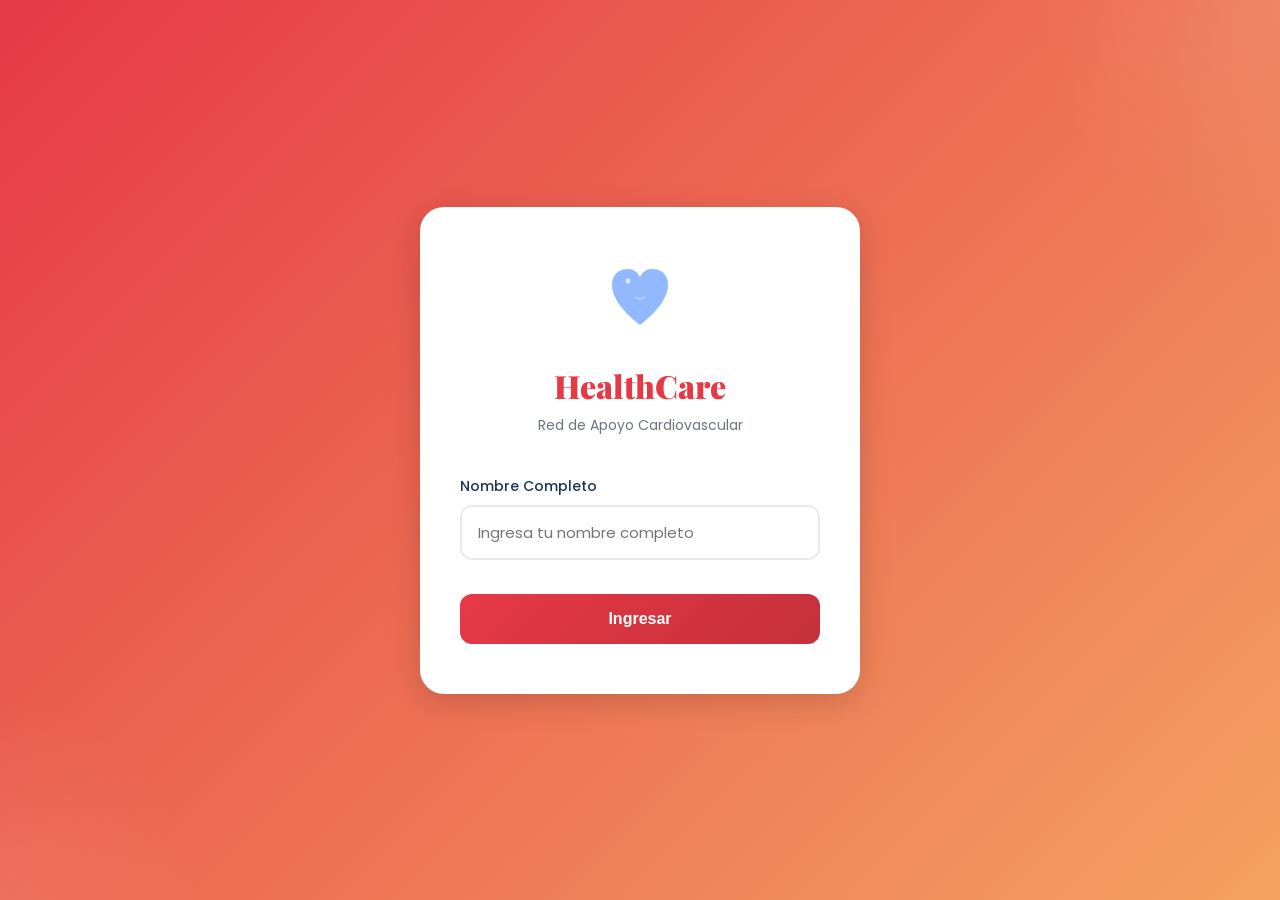
==== commit 5fdf7a30: "Update index.html" ====
--- a/index.html
+++ b/index.html
@@ -13,7 +13,7 @@
         <div class="login-box">
             <div class="login-logo">
                 <svg class="logo-icon" viewBox="0 0 100 100" fill="none" xmlns="http://www.w3.org/2000/svg">
-                    <path d="M50 85C50 85 15 60 15 35C15 20 25 15 35 15C42 15 47 19 50 25C53 19 58 15 65 15C75 15 85 20 85 35C85 60 50 85 50 85Z" fill="#E63946"/>
+                    <path d="M50 85C50 85 15 60 15 35C15 20 25 15 35 15C42 15 47 19 50 25C53 19 58 15 65 15C75 15 85 20 85 35C85 60 50 85 50 85Z" fill="#92B8FF"/>
                     <circle cx="35" cy="30" r="3" fill="white" opacity="0.7"/>
                     <path d="M45 50 Q50 55 55 50" stroke="white" stroke-width="2" stroke-linecap="round" opacity="0.5"/>
                 </svg>
@@ -22,52 +22,10 @@
             </div>
             <form id="loginForm">
                 <div class="form-group">
-                    <label for="username">Nombre</label>
-                    <input type="text" id="username" placeholder="Ingresa tu nombre" required>
-                </div>
-                <div class="form-group">
-                    <label for="password">Contraseña</label>
-                    <input type="password" id="password" placeholder="Ingresa tu contraseña" required>
-                </div>
-                <button type="submit" class="login-btn">Iniciar Sesión</button>
-                <p style="text-align: center; margin-top: 20px; color: var(--text-gray); font-size: 14px;">
-                    ¿No tienes cuenta? <a href="#" id="showRegister" style="color: var(--primary-red); font-weight: 600; text-decoration: none;">Regístrate aquí</a>
-                </p>
-            </form>
-        </div>
-
-        <!-- Register Form -->
-        <div class="login-box hidden" id="registerBox">
-            <div class="login-logo">
-                <svg class="logo-icon" viewBox="0 0 100 100" fill="none" xmlns="http://www.w3.org/2000/svg">
-                    <path d="M50 85C50 85 15 60 15 35C15 20 25 15 35 15C42 15 47 19 50 25C53 19 58 15 65 15C75 15 85 20 85 35C85 60 50 85 50 85Z" fill="#E63946"/>
-                    <circle cx="35" cy="30" r="3" fill="white" opacity="0.7"/>
-                    <path d="M45 50 Q50 55 55 50" stroke="white" stroke-width="2" stroke-linecap="round" opacity="0.5"/>
-                </svg>
-                <h1>HealthCare</h1>
-                <p>Únete a nuestra comunidad</p>
-            </div>
-            <form id="registerForm">
-                <div class="form-group">
-                    <label for="regUsername">Nombre completo</label>
-                    <input type="text" id="regUsername" placeholder="Ingresa tu nombre completo" required>
-                </div>
-                <div class="form-group">
-                    <label for="regEmail">Correo electrónico</label>
-                    <input type="email" id="regEmail" placeholder="tu@email.com" required>
-                </div>
-                <div class="form-group">
-                    <label for="regPassword">Contraseña</label>
-                    <input type="password" id="regPassword" placeholder="Crea una contraseña segura" required>
-                </div>
-                <div class="form-group">
-                    <label for="regPasswordConfirm">Confirmar contraseña</label>
-                    <input type="password" id="regPasswordConfirm" placeholder="Confirma tu contraseña" required>
-                </div>
-                <button type="submit" class="login-btn">Crear Cuenta</button>
-                <p style="text-align: center; margin-top: 20px; color: var(--text-gray); font-size: 14px;">
-                    ¿Ya tienes cuenta? <a href="#" id="showLogin" style="color: var(--primary-red); font-weight: 600; text-decoration: none;">Inicia sesión</a>
-                </p>
+                    <label for="username">Nombre Completo</label>
+                    <input type="text" id="username" placeholder="Ingresa tu nombre completo" required>
+                </div>
+                <button type="submit" class="login-btn">Ingresar</button>
             </form>
         </div>
     </div>
@@ -79,7 +37,7 @@
             <div class="header-content">
                 <div class="header-logo">
                     <svg viewBox="0 0 100 100" fill="none" xmlns="http://www.w3.org/2000/svg">
-                        <path d="M50 85C50 85 15 60 15 35C15 20 25 15 35 15C42 15 47 19 50 25C53 19 58 15 65 15C75 15 85 20 85 35C85 60 50 85 50 85Z" fill="#E63946"/>
+                        <path d="M50 85C50 85 15 60 15 35C15 20 25 15 35 15C42 15 47 19 50 25C53 19 58 15 65 15C75 15 85 20 85 35C85 60 50 85 50 85Z" fill="#92B8FF"/>
                     </svg>
                     <h2>HealthCare</h2>
                 </div>
@@ -90,6 +48,12 @@
                     <input type="text" placeholder="Buscar en HealthCare...">
                 </div>
                 <div class="header-user">
+                    <button class="premium-btn" id="premiumBtn">
+                        <svg width="20" height="20" fill="currentColor" viewBox="0 0 24 24">
+                            <path d="M12 2L15.09 8.26L22 9.27L17 14.14L18.18 21.02L12 17.77L5.82 21.02L7 14.14L2 9.27L8.91 8.26L12 2Z"/>
+                        </svg>
+                        <span>Premium</span>
+                    </button>
                     <div class="user-avatar" id="userAvatar"></div>
                 </div>
             </div>
@@ -288,11 +252,11 @@
                     <linearGradient id="heartGradient" x1="0%" y1="0%" x2="100%" y2="100%">
                         <animate attributeName="x1" values="0%;100%;0%" dur="4s" repeatCount="indefinite"/>
                         <animate attributeName="y1" values="0%;100%;0%" dur="4s" repeatCount="indefinite"/>
-                        <stop offset="0%" style="stop-color:#E63946;stop-opacity:1">
-                            <animate attributeName="stop-color" values="#E63946;#F4A261;#E63946" dur="3s" repeatCount="indefinite"/>
+                        <stop offset="0%" style="stop-color:#92B8FF;stop-opacity:1">
+                            <animate attributeName="stop-color" values="#92B8FF;#C6E4FE;#92B8FF" dur="3s" repeatCount="indefinite"/>
                         </stop>
-                        <stop offset="100%" style="stop-color:#F4A261;stop-opacity:1">
-                            <animate attributeName="stop-color" values="#F4A261;#E63946;#F4A261" dur="3s" repeatCount="indefinite"/>
+                        <stop offset="100%" style="stop-color:#C6E4FE;stop-opacity:1">
+                            <animate attributeName="stop-color" values="#C6E4FE;#92B8FF;#C6E4FE" dur="3s" repeatCount="indefinite"/>
                         </stop>
                     </linearGradient>
                     <filter id="glow">
@@ -373,7 +337,7 @@
                 <div class="chat-messages" id="chatMessages">
                     <div class="chat-message">
                         <svg class="message-avatar" viewBox="0 0 100 100" fill="none">
-                            <path d="M50 85C50 85 15 60 15 35C15 20 25 15 35 15C42 15 47 19 50 25C53 19 58 15 65 15C75 15 85 20 85 35C85 60 50 85 50 85Z" fill="#E63946"/>
+                            <path d="M50 85C50 85 15 60 15 35C15 20 25 15 35 15C42 15 47 19 50 25C53 19 58 15 65 15C75 15 85 20 85 35C85 60 50 85 50 85Z" fill="#92B8FF"/>
                         </svg>
                         <div class="message-bubble">
                             ¡Hola! Soy tu asistente cardiovascular. ¿En qué puedo ayudarte hoy? Puedo brindarte información sobre prevención, nutrición o ejercicio.
@@ -465,6 +429,112 @@
         </div>
     </div>
 
+    <!-- Premium Modal -->
+    <div class="modal-overlay" id="premiumModal">
+        <div class="modal-content premium-modal-content">
+            <div class="modal-header premium-header">
+                <div class="premium-title-section">
+                    <svg width="32" height="32" fill="white" viewBox="0 0 24 24">
+                        <path d="M12 2L15.09 8.26L22 9.27L17 14.14L18.18 21.02L12 17.77L5.82 21.02L7 14.14L2 9.27L8.91 8.26L12 2Z"/>
+                    </svg>
+                    <h2>HealthCare Premium</h2>
+                </div>
+                <button class="modal-close" onclick="closePremiumModal()">
+                    <svg width="20" height="20" fill="currentColor" viewBox="0 0 24 24">
+                        <path d="M19 6.41L17.59 5 12 10.59 6.41 5 5 6.41 10.59 12 5 17.59 6.41 19 12 13.41 17.59 19 19 17.59 13.41 12z"/>
+                    </svg>
+                </button>
+            </div>
+            <div class="modal-body premium-body">
+                <div class="premium-intro">
+                    <h3>Accede a beneficios exclusivos</h3>
+                    <p>Mejora tu experiencia en HealthCare con nuestra membresía Premium</p>
+                </div>
+                
+                <div class="premium-benefits">
+                    <div class="benefit-item">
+                        <div class="benefit-icon">
+                            <svg width="24" height="24" fill="currentColor" viewBox="0 0 24 24">
+                                <path d="M16 11c1.66 0 2.99-1.34 2.99-3S17.66 5 16 5c-1.66 0-3 1.34-3 3s1.34 3 3 3zm-8 0c1.66 0 2.99-1.34 2.99-3S9.66 5 8 5C6.34 5 5 6.34 5 8s1.34 3 3 3zm0 2c-2.33 0-7 1.17-7 3.5V19h14v-2.5c0-2.33-4.67-3.5-7-3.5zm8 0c-.29 0-.62.02-.97.05 1.16.84 1.97 1.97 1.97 3.45V19h6v-2.5c0-2.33-4.67-3.5-7-3.5z"/>
+                            </svg>
+                        </div>
+                        <div class="benefit-content">
+                            <h4>Acceso a Comunidades Médicas</h4>
+                            <p>Conéctate con profesionales de la salud especializados en cardiología</p>
+                        </div>
+                    </div>
+
+                    <div class="benefit-item">
+                        <div class="benefit-icon">
+                            <svg width="24" height="24" fill="currentColor" viewBox="0 0 24 24">
+                                <path d="M12 12c2.21 0 4-1.79 4-4s-1.79-4-4-4-4 1.79-4 4 1.79 4 4 4zm0 2c-2.67 0-8 1.34-8 4v2h16v-2c0-2.66-5.33-4-8-4z"/>
+                                <circle cx="18" cy="8" r="3"/>
+                            </svg>
+                        </div>
+                        <div class="benefit-content">
+                            <h4>Sesiones Grupales</h4>
+                            <p>Participa en sesiones guiadas por expertos en salud cardiovascular</p>
+                        </div>
+                    </div>
+
+                    <div class="benefit-item">
+                        <div class="benefit-icon">
+                            <svg width="24" height="24" fill="currentColor" viewBox="0 0 24 24">
+                                <path d="M20 2H4c-1.1 0-1.99.9-1.99 2L2 22l4-4h14c1.1 0 2-.9 2-2V4c0-1.1-.9-2-2-2zm-2 12H6v-2h12v2zm0-3H6V9h12v2zm0-3H6V6h12v2z"/>
+                            </svg>
+                        </div>
+                        <div class="benefit-content">
+                            <h4>Interacción Directa</h4>
+                            <p>Comunícate directamente con doctores verificados de la plataforma</p>
+                        </div>
+                    </div>
+
+                    <div class="benefit-item">
+                        <div class="benefit-icon">
+                            <svg width="24" height="24" fill="currentColor" viewBox="0 0 24 24">
+                                <path d="M12 17.27L18.18 21l-1.64-7.03L22 9.24l-7.19-.61L12 2 9.19 8.63 2 9.24l5.46 4.73L5.82 21z"/>
+                            </svg>
+                        </div>
+                        <div class="benefit-content">
+                            <h4>Comentarios Priorizados</h4>
+                            <p>Tus comentarios y preguntas tendrán mayor visibilidad en la comunidad</p>
+                        </div>
+                    </div>
+
+                    <div class="benefit-item">
+                        <div class="benefit-icon">
+                            <svg width="24" height="24" fill="currentColor" viewBox="0 0 24 24">
+                                <path d="M12 21.35l-1.45-1.32C5.4 15.36 2 12.28 2 8.5 2 5.42 4.42 3 7.5 3c1.74 0 3.41.81 4.5 2.09C13.09 3.81 14.76 3 16.5 3 19.58 3 22 5.42 22 8.5c0 3.78-3.4 6.86-8.55 11.54L12 21.35z"/>
+                            </svg>
+                        </div>
+                        <div class="benefit-content">
+                            <h4>Acompañamiento Personalizado</h4>
+                            <p>Recibe seguimiento y apoyo adaptado a tus necesidades cardiovasculares</p>
+                        </div>
+                    </div>
+                </div>
+
+                <div class="premium-pricing">
+                    <div class="price-tag">
+                        <span class="currency">$</span>
+                        <span class="amount">9.99</span>
+                        <span class="period">/mes</span>
+                    </div>
+                    <button class="subscribe-btn">
+                        <svg width="20" height="20" fill="currentColor" viewBox="0 0 24 24">
+                            <path d="M12 2L15.09 8.26L22 9.27L17 14.14L18.18 21.02L12 17.77L5.82 21.02L7 14.14L2 9.27L8.91 8.26L12 2Z"/>
+                        </svg>
+                        Suscribirse a Premium
+                    </button>
+                    <p class="trial-info">Prueba gratis por 7 días • Cancela cuando quieras</p>
+                </div>
+            </div>
+        </div>
+    </div>
+
     <script src="script.js"></script>
 </body>
 </html>
+
+
+
--- a/style.css
+++ b/style.css
@@ -1,7 +1,1299 @@
-html, body {
+* {
     margin: 0;
     padding: 0;
-    height: 100%;
+    box-sizing: border-box;
+}
+
+:root {
+    --primary-red: #E63946;
+    --primary-red-dark: #C5303A;
+    --secondary-blue: #457B9D;
+    --accent-coral: #F4A261;
+    --bg-light: #F8F9FA;
+    --bg-white: #FFFFFF;
+    --text-dark: #1D3557;
+    --text-gray: #6C757D;
+    --border-light: #E9ECEF;
+    --success-green: #2A9D8F;
+    --shadow-sm: 0 2px 8px rgba(0,0,0,0.08);
+    --shadow-md: 0 4px 16px rgba(0,0,0,0.12);
+    --shadow-lg: 0 8px 32px rgba(0,0,0,0.16);
+}
+
+body {
+    font-family: 'Poppins', sans-serif;
+    background: linear-gradient(135deg, #F8F9FA 0%, #E9ECEF 100%);
+    color: var(--text-dark);
+    min-height: 100vh;
+    overflow-x: hidden;
+}
+
+/* Login Screen */
+.login-container {
+    display: flex;
+    justify-content: center;
+    align-items: center;
+    min-height: 100vh;
+    padding: 20px;
+    background: linear-gradient(135deg, #E63946 0%, #F4A261 100%);
+    position: relative;
+    overflow: hidden;
+}
+
+.login-container::before {
+    content: '';
+    position: absolute;
+    width: 500px;
+    height: 500px;
+    background: radial-gradient(circle, rgba(255,255,255,0.1) 0%, transparent 70%);
+    border-radius: 50%;
+    top: -250px;
+    right: -250px;
+    animation: pulse 8s ease-in-out infinite;
+}
+
+.login-container::after {
+    content: '';
+    position: absolute;
+    width: 400px;
+    height: 400px;
+    background: radial-gradient(circle, rgba(255,255,255,0.08) 0%, transparent 70%);
+    border-radius: 50%;
+    bottom: -200px;
+    left: -200px;
+    animation: pulse 6s ease-in-out infinite 1s;
+}
+
+@keyframes pulse {
+    0%, 100% { transform: scale(1); opacity: 0.5; }
+    50% { transform: scale(1.2); opacity: 0.8; }
+}
+
+.login-box {
+    background: var(--bg-white);
+    padding: 50px 40px;
+    border-radius: 24px;
+    box-shadow: var(--shadow-lg);
+    max-width: 440px;
     width: 100%;
-    background-color: #000;
-}+    position: relative;
+    z-index: 1;
+    animation: slideUp 0.6s ease-out;
+}
+
+@keyframes slideUp {
+    from {
+        opacity: 0;
+        transform: translateY(30px);
+    }
+    to {
+        opacity: 1;
+        transform: translateY(0);
+    }
+}
+
+.login-logo {
+    text-align: center;
+    margin-bottom: 40px;
+}
+
+.logo-icon {
+    width: 80px;
+    height: 80px;
+    margin: 0 auto 20px;
+    animation: heartbeat 1.5s ease-in-out infinite;
+}
+
+@keyframes heartbeat {
+    0%, 100% { transform: scale(1); }
+    10%, 30% { transform: scale(1.1); }
+    20%, 40% { transform: scale(1); }
+}
+
+.login-logo h1 {
+    font-family: 'Playfair Display', serif;
+    font-size: 32px;
+    color: var(--primary-red);
+    font-weight: 900;
+    margin-bottom: 8px;
+}
+
+.login-logo p {
+    color: var(--text-gray);
+    font-size: 14px;
+}
+
+.form-group {
+    margin-bottom: 24px;
+}
+
+.form-group label {
+    display: block;
+    margin-bottom: 8px;
+    color: var(--text-dark);
+    font-weight: 500;
+    font-size: 14px;
+}
+
+.form-group input {
+    width: 100%;
+    padding: 14px 16px;
+    border: 2px solid var(--border-light);
+    border-radius: 12px;
+    font-size: 15px;
+    font-family: 'Poppins', sans-serif;
+    transition: all 0.3s ease;
+}
+
+.form-group input:focus {
+    outline: none;
+    border-color: var(--primary-red);
+    box-shadow: 0 0 0 4px rgba(230, 57, 70, 0.1);
+}
+
+.login-btn {
+    width: 100%;
+    padding: 16px;
+    background: linear-gradient(135deg, var(--primary-red) 0%, var(--primary-red-dark) 100%);
+    color: white;
+    border: none;
+    border-radius: 12px;
+    font-size: 16px;
+    font-weight: 600;
+    cursor: pointer;
+    transition: all 0.3s ease;
+    margin-top: 10px;
+}
+
+.login-btn:hover {
+    transform: translateY(-2px);
+    box-shadow: var(--shadow-md);
+}
+
+.login-btn:active {
+    transform: translateY(0);
+}
+
+/* Main App */
+.app-container {
+    display: none;
+}
+
+.app-container.active {
+    display: block;
+}
+
+/* Header */
+.header {
+    background: var(--bg-white);
+    box-shadow: var(--shadow-sm);
+    position: sticky;
+    top: 0;
+    z-index: 100;
+    border-bottom: 1px solid var(--border-light);
+}
+
+.header-content {
+    max-width: 1280px;
+    margin: 0 auto;
+    padding: 16px 24px;
+    display: flex;
+    align-items: center;
+    justify-content: space-between;
+}
+
+.header-logo {
+    display: flex;
+    align-items: center;
+    gap: 12px;
+}
+
+.header-logo svg {
+    width: 40px;
+    height: 40px;
+}
+
+.header-logo h2 {
+    font-family: 'Playfair Display', serif;
+    font-size: 24px;
+    color: var(--primary-red);
+    font-weight: 900;
+}
+
+.header-search {
+    flex: 1;
+    max-width: 400px;
+    margin: 0 24px;
+    position: relative;
+}
+
+.header-search input {
+    width: 100%;
+    padding: 10px 16px 10px 44px;
+    border: 2px solid var(--border-light);
+    border-radius: 24px;
+    font-size: 14px;
+    transition: all 0.3s ease;
+}
+
+.header-search input:focus {
+    outline: none;
+    border-color: var(--primary-red);
+    box-shadow: 0 0 0 4px rgba(230, 57, 70, 0.08);
+}
+
+.header-search svg {
+    position: absolute;
+    left: 14px;
+    top: 50%;
+    transform: translateY(-50%);
+    width: 18px;
+    height: 18px;
+    opacity: 0.5;
+}
+
+.header-user {
+    display: flex;
+    align-items: center;
+    gap: 16px;
+}
+
+.user-avatar {
+    width: 40px;
+    height: 40px;
+    border-radius: 50%;
+    background: linear-gradient(135deg, var(--primary-red), var(--accent-coral));
+    display: flex;
+    align-items: center;
+    justify-content: center;
+    color: white;
+    font-weight: 600;
+    cursor: pointer;
+    transition: transform 0.3s ease;
+}
+
+.user-avatar:hover {
+    transform: scale(1.1);
+}
+
+/* Navigation */
+.nav-container {
+    background: var(--bg-white);
+    border-top: 1px solid var(--border-light);
+    position: fixed;
+    bottom: 0;
+    left: 0;
+    right: 0;
+    z-index: 99;
+    box-shadow: 0 -2px 16px rgba(0,0,0,0.08);
+}
+
+.nav-menu {
+    max-width: 1280px;
+    margin: 0 auto;
+    display: flex;
+    justify-content: space-around;
+    padding: 8px 16px;
+}
+
+.nav-item {
+    display: flex;
+    flex-direction: column;
+    align-items: center;
+    gap: 4px;
+    padding: 8px 16px;
+    cursor: pointer;
+    transition: all 0.3s ease;
+    color: var(--text-gray);
+    text-decoration: none;
+    border-radius: 12px;
+    position: relative;
+}
+
+.nav-item:hover {
+    background: var(--bg-light);
+    color: var(--primary-red);
+}
+
+.nav-item.active {
+    color: var(--primary-red);
+}
+
+.nav-item.active::after {
+    content: '';
+    position: absolute;
+    top: 0;
+    left: 50%;
+    transform: translateX(-50%);
+    width: 40px;
+    height: 3px;
+    background: var(--primary-red);
+    border-radius: 0 0 3px 3px;
+}
+
+.nav-item svg {
+    width: 24px;
+    height: 24px;
+}
+
+.nav-item span {
+    font-size: 11px;
+    font-weight: 500;
+}
+
+/* Main Content */
+.main-content {
+    max-width: 1280px;
+    margin: 0 auto;
+    padding: 24px 16px 80px;
+    display: grid;
+    grid-template-columns: 1fr;
+    gap: 24px;
+}
+
+/* Profile Sidebar */
+.profile-sidebar {
+    background: var(--bg-white);
+    border-radius: 20px;
+    box-shadow: var(--shadow-sm);
+    overflow: hidden;
+    display: none;
+}
+
+.profile-banner {
+    height: 80px;
+    background: linear-gradient(135deg, #5B8FA3, #6FA695);
+    position: relative;
+}
+
+.verified-badge {
+    display: inline-flex;
+    align-items: center;
+    justify-content: center;
+    width: 18px;
+    height: 18px;
+    background: var(--secondary-blue);
+    border-radius: 50%;
+    margin-left: 6px;
+    vertical-align: middle;
+}
+
+.verified-badge svg {
+    width: 12px;
+    height: 12px;
+    fill: white;
+}
+
+.post-header .verified-badge {
+    width: 16px;
+    height: 16px;
+}
+
+.post-header .verified-badge svg {
+    width: 10px;
+    height: 10px;
+}
+
+.profile-avatar-section {
+    text-align: center;
+    margin-top: -40px;
+    padding: 0 24px 20px;
+}
+
+.profile-avatar-large {
+    width: 80px;
+    height: 80px;
+    border-radius: 50%;
+    background: linear-gradient(135deg, #E8745C, #F4A261);
+    display: inline-flex;
+    align-items: center;
+    justify-content: center;
+    color: white;
+    font-weight: 700;
+    font-size: 28px;
+    border: 4px solid var(--bg-white);
+    box-shadow: var(--shadow-md);
+}
+
+.profile-status {
+    margin-top: 12px;
+    padding: 8px 16px;
+    background: var(--bg-light);
+    border-radius: 12px;
+    display: inline-block;
+}
+
+.profile-status-text {
+    font-size: 12px;
+    color: var(--text-gray);
+    font-weight: 500;
+}
+
+.profile-name {
+    font-size: 18px;
+    font-weight: 700;
+    color: var(--text-dark);
+    margin: 16px 0 4px;
+}
+
+.profile-role {
+    font-size: 13px;
+    color: var(--text-gray);
+    margin-bottom: 20px;
+}
+
+.profile-stats {
+    padding: 20px 24px;
+    border-top: 1px solid var(--border-light);
+}
+
+.profile-stat-item {
+    display: flex;
+    justify-content: space-between;
+    align-items: center;
+    padding: 12px 0;
+    cursor: pointer;
+    transition: all 0.3s ease;
+    border-radius: 8px;
+    padding: 12px 12px;
+    margin: 0 -12px;
+}
+
+.profile-stat-item:hover {
+    background: var(--bg-light);
+}
+
+.profile-stat-label {
+    font-size: 14px;
+    color: var(--text-dark);
+    font-weight: 500;
+}
+
+.profile-stat-value {
+    font-size: 16px;
+    color: var(--secondary-blue);
+    font-weight: 700;
+}
+
+.profile-groups {
+    padding: 0 24px 24px;
+    border-top: 1px solid var(--border-light);
+}
+
+.profile-groups h3 {
+    font-size: 16px;
+    font-weight: 700;
+    margin: 20px 0 16px;
+    color: var(--text-dark);
+}
+
+.profile-group-item {
+    padding: 8px 0;
+    font-size: 14px;
+    color: var(--text-dark);
+    cursor: pointer;
+    transition: all 0.3s ease;
+    border-radius: 8px;
+    padding: 8px 12px;
+    margin: 0 -12px;
+}
+
+.profile-group-item:hover {
+    background: var(--bg-light);
+    color: var(--primary-red);
+}
+
+/* Feed Section */
+.feed-section {
+    display: none;
+}
+
+.feed-section.active {
+    display: block;
+}
+
+.welcome-card {
+    background: linear-gradient(135deg, var(--primary-red), var(--accent-coral));
+    padding: 32px;
+    border-radius: 20px;
+    color: white;
+    margin-bottom: 24px;
+    box-shadow: var(--shadow-md);
+    position: relative;
+    overflow: hidden;
+}
+
+.welcome-card::before {
+    content: '';
+    position: absolute;
+    width: 200px;
+    height: 200px;
+    background: rgba(255,255,255,0.1);
+    border-radius: 50%;
+    top: -100px;
+    right: -50px;
+}
+
+.welcome-card h2 {
+    font-family: 'Playfair Display', serif;
+    font-size: 32px;
+    margin-bottom: 8px;
+    position: relative;
+    z-index: 1;
+}
+
+.welcome-card p {
+    font-size: 16px;
+    opacity: 0.95;
+    position: relative;
+    z-index: 1;
+}
+
+.create-post-card {
+    background: var(--bg-white);
+    padding: 24px;
+    border-radius: 20px;
+    box-shadow: var(--shadow-sm);
+    margin-bottom: 24px;
+}
+
+.create-post-input {
+    display: flex;
+    gap: 16px;
+    margin-bottom: 16px;
+}
+
+.create-post-avatar {
+    width: 48px;
+    height: 48px;
+    border-radius: 50%;
+    background: linear-gradient(135deg, var(--primary-red), var(--accent-coral));
+    display: flex;
+    align-items: center;
+    justify-content: center;
+    color: white;
+    font-weight: 600;
+    flex-shrink: 0;
+}
+
+.create-post-input textarea {
+    flex: 1;
+    border: 2px solid var(--border-light);
+    border-radius: 16px;
+    padding: 14px 16px;
+    font-family: 'Poppins', sans-serif;
+    font-size: 15px;
+    resize: none;
+    height: 80px;
+    transition: all 0.3s ease;
+}
+
+.create-post-input textarea:focus {
+    outline: none;
+    border-color: var(--primary-red);
+    box-shadow: 0 0 0 4px rgba(230, 57, 70, 0.08);
+}
+
+.create-post-actions {
+    display: flex;
+    justify-content: flex-end;
+}
+
+.post-btn {
+    padding: 12px 32px;
+    background: var(--primary-red);
+    color: white;
+    border: none;
+    border-radius: 24px;
+    font-weight: 600;
+    font-size: 14px;
+    cursor: pointer;
+    transition: all 0.3s ease;
+}
+
+.post-btn:hover {
+    background: var(--primary-red-dark);
+    transform: translateY(-2px);
+    box-shadow: var(--shadow-md);
+}
+
+.post-btn:active {
+    transform: translateY(0);
+}
+
+/* Post Card */
+.post-card {
+    background: var(--bg-white);
+    padding: 24px;
+    border-radius: 20px;
+    box-shadow: var(--shadow-sm);
+    margin-bottom: 16px;
+    transition: all 0.3s ease;
+    animation: slideIn 0.5s ease-out;
+}
+
+@keyframes slideIn {
+    from {
+        opacity: 0;
+        transform: translateY(20px);
+    }
+    to {
+        opacity: 1;
+        transform: translateY(0);
+    }
+}
+
+.post-card:hover {
+    box-shadow: var(--shadow-md);
+}
+
+.post-header {
+    display: flex;
+    gap: 12px;
+    margin-bottom: 16px;
+}
+
+.post-avatar {
+    width: 48px;
+    height: 48px;
+    border-radius: 50%;
+    background: linear-gradient(135deg, var(--secondary-blue), var(--success-green));
+    display: flex;
+    align-items: center;
+    justify-content: center;
+    color: white;
+    font-weight: 600;
+}
+
+.post-info h4 {
+    font-size: 16px;
+    font-weight: 600;
+    color: var(--text-dark);
+    margin-bottom: 4px;
+}
+
+.post-info p {
+    font-size: 13px;
+    color: var(--text-gray);
+}
+
+.post-content {
+    margin-bottom: 16px;
+    line-height: 1.6;
+    color: var(--text-dark);
+}
+
+.post-interactions {
+    display: flex;
+    gap: 16px;
+    padding: 12px 0;
+    font-size: 13px;
+    color: var(--text-gray);
+}
+
+.interaction-count {
+    display: flex;
+    align-items: center;
+    gap: 6px;
+}
+
+.interaction-count svg {
+    width: 16px;
+    height: 16px;
+}
+
+.interaction-count.active {
+    color: var(--primary-red);
+    font-weight: 600;
+}
+
+.post-actions {
+    display: flex;
+    gap: 8px;
+    padding-top: 16px;
+    border-top: 1px solid var(--border-light);
+}
+
+.action-btn {
+    flex: 1;
+    display: flex;
+    align-items: center;
+    justify-content: center;
+    gap: 8px;
+    padding: 10px;
+    background: transparent;
+    border: none;
+    border-radius: 12px;
+    color: var(--text-gray);
+    font-weight: 500;
+    font-size: 14px;
+    cursor: pointer;
+    transition: all 0.3s ease;
+}
+
+.action-btn:hover {
+    background: var(--bg-light);
+    color: var(--primary-red);
+}
+
+.action-btn.liked {
+    color: var(--primary-red);
+}
+
+.action-btn svg {
+    width: 20px;
+    height: 20px;
+}
+
+.action-btn:active {
+    transform: scale(0.95);
+}
+
+/* Groups Sidebar */
+.groups-sidebar {
+    background: var(--bg-white);
+    padding: 24px;
+    border-radius: 20px;
+    box-shadow: var(--shadow-sm);
+}
+
+.groups-sidebar h3 {
+    font-size: 18px;
+    font-weight: 700;
+    margin-bottom: 20px;
+    color: var(--text-dark);
+}
+
+.group-item {
+    display: flex;
+    gap: 12px;
+    padding: 12px;
+    border-radius: 12px;
+    margin-bottom: 8px;
+    cursor: pointer;
+    transition: all 0.3s ease;
+}
+
+.group-item:hover {
+    background: var(--bg-light);
+}
+
+.group-icon {
+    width: 48px;
+    height: 48px;
+    border-radius: 12px;
+    background: linear-gradient(135deg, var(--primary-red), var(--accent-coral));
+    display: flex;
+    align-items: center;
+    justify-content: center;
+    color: white;
+    font-size: 20px;
+    flex-shrink: 0;
+}
+
+.group-info h4 {
+    font-size: 14px;
+    font-weight: 600;
+    margin-bottom: 4px;
+    color: var(--text-dark);
+}
+
+.group-info p {
+    font-size: 12px;
+    color: var(--text-gray);
+}
+
+/* Chatbot Heart */
+.chatbot-container {
+    position: fixed;
+    bottom: 100px;
+    right: 24px;
+    z-index: 200;
+}
+
+.heart-avatar {
+    width: 80px;
+    height: 80px;
+    cursor: pointer;
+    animation: float 3s ease-in-out infinite;
+    filter: drop-shadow(0 4px 16px rgba(230, 57, 70, 0.3));
+    transition: transform 0.3s ease;
+}
+
+.heart-avatar:hover {
+    transform: scale(1.1);
+}
+
+@keyframes float {
+    0%, 100% { transform: translateY(0); }
+    50% { transform: translateY(-10px); }
+}
+
+.chat-window {
+    position: absolute;
+    bottom: 100px;
+    right: 0;
+    width: 360px;
+    max-height: 500px;
+    background: var(--bg-white);
+    border-radius: 24px;
+    box-shadow: var(--shadow-lg);
+    display: none;
+    flex-direction: column;
+    overflow: hidden;
+}
+
+.chat-window.active {
+    display: flex;
+    animation: slideUp 0.4s ease-out;
+}
+
+.chat-header {
+    padding: 20px;
+    background: linear-gradient(135deg, var(--primary-red), var(--accent-coral));
+    color: white;
+    display: flex;
+    align-items: center;
+    gap: 12px;
+}
+
+.chat-header h3 {
+    flex: 1;
+    font-size: 18px;
+    font-weight: 600;
+}
+
+.close-chat {
+    background: rgba(255,255,255,0.2);
+    border: none;
+    color: white;
+    width: 32px;
+    height: 32px;
+    border-radius: 50%;
+    cursor: pointer;
+    display: flex;
+    align-items: center;
+    justify-content: center;
+    transition: all 0.3s ease;
+}
+
+.close-chat:hover {
+    background: rgba(255,255,255,0.3);
+}
+
+.chat-messages {
+    flex: 1;
+    padding: 20px;
+    overflow-y: auto;
+    display: flex;
+    flex-direction: column;
+    gap: 16px;
+}
+
+.chat-message {
+    display: flex;
+    gap: 12px;
+    animation: messageSlide 0.4s ease-out;
+}
+
+@keyframes messageSlide {
+    from {
+        opacity: 0;
+        transform: translateX(-20px);
+    }
+    to {
+        opacity: 1;
+        transform: translateX(0);
+    }
+}
+
+.chat-message.user {
+    flex-direction: row-reverse;
+}
+
+.chat-message.user .message-bubble {
+    background: var(--primary-red);
+    color: white;
+}
+
+.message-avatar {
+    width: 36px;
+    height: 36px;
+    border-radius: 50%;
+    flex-shrink: 0;
+}
+
+.message-bubble {
+    background: var(--bg-light);
+    padding: 12px 16px;
+    border-radius: 16px;
+    max-width: 70%;
+    font-size: 14px;
+    line-height: 1.5;
+}
+
+.chat-input-container {
+    padding: 16px;
+    border-top: 1px solid var(--border-light);
+    display: flex;
+    gap: 12px;
+}
+
+.chat-input-container input {
+    flex: 1;
+    padding: 12px 16px;
+    border: 2px solid var(--border-light);
+    border-radius: 24px;
+    font-size: 14px;
+    font-family: 'Poppins', sans-serif;
+}
+
+.chat-input-container input:focus {
+    outline: none;
+    border-color: var(--primary-red);
+}
+
+.send-btn {
+    width: 44px;
+    height: 44px;
+    border-radius: 50%;
+    background: var(--primary-red);
+    border: none;
+    color: white;
+    cursor: pointer;
+    display: flex;
+    align-items: center;
+    justify-content: center;
+    transition: all 0.3s ease;
+}
+
+.send-btn:hover {
+    background: var(--primary-red-dark);
+    transform: scale(1.05);
+}
+
+.send-btn:active {
+    transform: scale(0.95);
+}
+
+.hidden {
+    display: none !important;
+}
+
+/* Modal Styles */
+.modal-overlay {
+    position: fixed;
+    top: 0;
+    left: 0;
+    right: 0;
+    bottom: 0;
+    background: rgba(0, 0, 0, 0.6);
+    z-index: 300;
+    display: none;
+    align-items: center;
+    justify-content: center;
+    padding: 20px;
+    backdrop-filter: blur(4px);
+}
+
+.modal-overlay.active {
+    display: flex;
+    animation: fadeIn 0.3s ease;
+}
+
+@keyframes fadeIn {
+    from { opacity: 0; }
+    to { opacity: 1; }
+}
+
+.modal-content {
+    background: var(--bg-white);
+    border-radius: 24px;
+    max-width: 600px;
+    width: 100%;
+    max-height: 90vh;
+    overflow-y: auto;
+    position: relative;
+    animation: slideUp 0.4s ease-out;
+}
+
+.modal-header {
+    padding: 24px;
+    border-bottom: 1px solid var(--border-light);
+    display: flex;
+    align-items: center;
+    justify-content: space-between;
+}
+
+.modal-header h2 {
+    font-size: 22px;
+    font-weight: 700;
+    color: var(--text-dark);
+}
+
+.modal-close {
+    width: 36px;
+    height: 36px;
+    border-radius: 50%;
+    background: var(--bg-light);
+    border: none;
+    cursor: pointer;
+    display: flex;
+    align-items: center;
+    justify-content: center;
+    transition: all 0.3s ease;
+}
+
+.modal-close:hover {
+    background: var(--border-light);
+}
+
+.modal-body {
+    padding: 24px;
+}
+
+.doctor-profile-banner {
+    height: 120px;
+    background: linear-gradient(135deg, var(--secondary-blue), var(--success-green));
+    border-radius: 16px;
+    margin-bottom: 60px;
+    position: relative;
+}
+
+.doctor-profile-avatar {
+    width: 100px;
+    height: 100px;
+    border-radius: 50%;
+    background: linear-gradient(135deg, var(--secondary-blue), var(--success-green));
+    border: 4px solid var(--bg-white);
+    position: absolute;
+    bottom: -50px;
+    left: 50%;
+    transform: translateX(-50%);
+    display: flex;
+    align-items: center;
+    justify-content: center;
+    color: white;
+    font-weight: 700;
+    font-size: 36px;
+    box-shadow: var(--shadow-md);
+}
+
+.doctor-info {
+    text-align: center;
+    margin-bottom: 24px;
+}
+
+.doctor-info h3 {
+    font-size: 24px;
+    font-weight: 700;
+    color: var(--text-dark);
+    margin-bottom: 8px;
+    display: flex;
+    align-items: center;
+    justify-content: center;
+    gap: 8px;
+}
+
+.doctor-info p {
+    color: var(--text-gray);
+    font-size: 15px;
+    margin-bottom: 4px;
+}
+
+.doctor-stats {
+    display: grid;
+    grid-template-columns: repeat(3, 1fr);
+    gap: 16px;
+    margin: 24px 0;
+    padding: 24px;
+    background: var(--bg-light);
+    border-radius: 16px;
+}
+
+.doctor-stat {
+    text-align: center;
+}
+
+.doctor-stat-value {
+    font-size: 24px;
+    font-weight: 700;
+    color: var(--primary-red);
+    margin-bottom: 4px;
+}
+
+.doctor-stat-label {
+    font-size: 12px;
+    color: var(--text-gray);
+}
+
+.doctor-bio {
+    margin-top: 24px;
+    line-height: 1.8;
+    color: var(--text-dark);
+}
+
+.group-view {
+    display: none;
+}
+
+.group-view.active {
+    display: block;
+}
+
+.group-header-banner {
+    height: 150px;
+    background: linear-gradient(135deg, var(--primary-red), var(--accent-coral));
+    border-radius: 20px;
+    padding: 24px;
+    color: white;
+    margin-bottom: 24px;
+    display: flex;
+    flex-direction: column;
+    justify-content: flex-end;
+}
+
+.group-header-banner h2 {
+    font-size: 28px;
+    font-weight: 700;
+    margin-bottom: 8px;
+}
+
+.group-header-banner p {
+    font-size: 15px;
+    opacity: 0.95;
+}
+
+.group-moderator {
+    background: var(--bg-white);
+    padding: 20px;
+    border-radius: 16px;
+    display: flex;
+    align-items: center;
+    gap: 16px;
+    margin-bottom: 24px;
+    box-shadow: var(--shadow-sm);
+}
+
+.group-moderator-avatar {
+    width: 60px;
+    height: 60px;
+    border-radius: 50%;
+    background: linear-gradient(135deg, var(--secondary-blue), var(--success-green));
+    display: flex;
+    align-items: center;
+    justify-content: center;
+    color: white;
+    font-weight: 700;
+    font-size: 20px;
+    flex-shrink: 0;
+}
+
+.group-moderator-info h4 {
+    font-size: 16px;
+    font-weight: 600;
+    color: var(--text-dark);
+    margin-bottom: 4px;
+}
+
+.group-moderator-info p {
+    font-size: 13px;
+    color: var(--text-gray);
+}
+
+.back-button {
+    display: inline-flex;
+    align-items: center;
+    gap: 8px;
+    padding: 10px 20px;
+    background: var(--bg-light);
+    border: none;
+    border-radius: 12px;
+    color: var(--text-dark);
+    font-weight: 600;
+    cursor: pointer;
+    margin-bottom: 20px;
+    transition: all 0.3s ease;
+}
+
+.back-button:hover {
+    background: var(--border-light);
+}
+
+.back-button svg {
+    width: 20px;
+    height: 20px;
+}
+
+/* Responsive Design */
+@media (min-width: 768px) {
+    .nav-container {
+        position: static;
+        border-top: none;
+        box-shadow: none;
+        background: transparent;
+    }
+
+    .nav-menu {
+        padding: 0;
+        gap: 8px;
+    }
+
+    .nav-item {
+        flex-direction: row;
+        padding: 12px 20px;
+    }
+
+    .nav-item svg {
+        width: 20px;
+        height: 20px;
+    }
+
+    .nav-item span {
+        font-size: 14px;
+    }
+
+    .nav-item.active::after {
+        display: none;
+    }
+
+    .main-content {
+        grid-template-columns: 280px 1fr 320px;
+        padding: 24px 24px 24px;
+    }
+
+    .profile-sidebar {
+        display: block;
+    }
+
+    .chatbot-container {
+        bottom: 24px;
+    }
+}
+
+@media (max-width: 767px) {
+    .header-search {
+        display: none;
+    }
+
+    .nav-item span {
+        display: none;
+    }
+
+    .nav-item svg {
+        width: 28px;
+        height: 28px;
+    }
+
+    .nav-item {
+        padding: 12px;
+    }
+
+    .chat-window {
+        width: calc(100vw - 32px);
+    }
+
+    .groups-sidebar {
+        margin-bottom: 16px;
+    }
+}
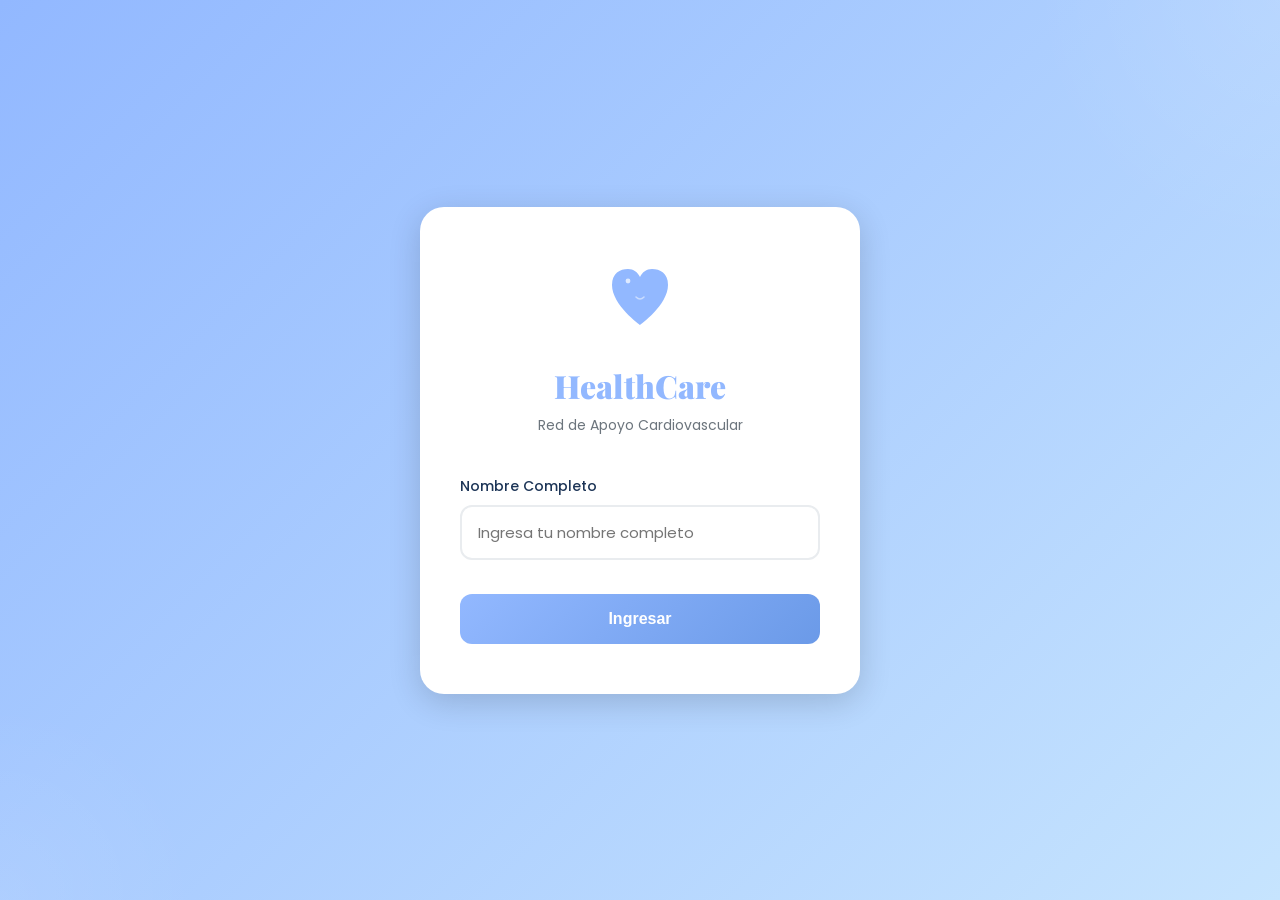
==== commit bd484d14: "Update index.html" ====
--- a/index.html
+++ b/index.html
@@ -253,10 +253,10 @@
                         <animate attributeName="x1" values="0%;100%;0%" dur="4s" repeatCount="indefinite"/>
                         <animate attributeName="y1" values="0%;100%;0%" dur="4s" repeatCount="indefinite"/>
                         <stop offset="0%" style="stop-color:#92B8FF;stop-opacity:1">
-                            <animate attributeName="stop-color" values="#92B8FF;#C6E4FE;#92B8FF" dur="3s" repeatCount="indefinite"/>
+                            <animate attributeName="stop-color" values="#92B8FF;#AECEFF;#92B8FF" dur="3s" repeatCount="indefinite"/>
                         </stop>
                         <stop offset="100%" style="stop-color:#C6E4FE;stop-opacity:1">
-                            <animate attributeName="stop-color" values="#C6E4FE;#92B8FF;#C6E4FE" dur="3s" repeatCount="indefinite"/>
+                            <animate attributeName="stop-color" values="#C6E4FE;#AECEFF;#C6E4FE" dur="3s" repeatCount="indefinite"/>
                         </stop>
                     </linearGradient>
                     <filter id="glow">
@@ -535,6 +535,3 @@
     <script src="script.js"></script>
 </body>
 </html>
-
-
-
--- a/style.css
+++ b/style.css
@@ -5,10 +5,10 @@
 }
 
 :root {
-    --primary-red: #E63946;
-    --primary-red-dark: #C5303A;
-    --secondary-blue: #457B9D;
-    --accent-coral: #F4A261;
+    --primary-blue: #92B8FF;
+    --primary-blue-dark: #6B9AE8;
+    --secondary-blue: #AECEFF;
+    --accent-blue: #C6E4FE;
     --bg-light: #F8F9FA;
     --bg-white: #FFFFFF;
     --text-dark: #1D3557;
@@ -35,7 +35,7 @@
     align-items: center;
     min-height: 100vh;
     padding: 20px;
-    background: linear-gradient(135deg, #E63946 0%, #F4A261 100%);
+    background: linear-gradient(135deg, #92B8FF 0%, #C6E4FE 100%);
     position: relative;
     overflow: hidden;
 }
@@ -113,7 +113,7 @@
 .login-logo h1 {
     font-family: 'Playfair Display', serif;
     font-size: 32px;
-    color: var(--primary-red);
+    color: #92B8FF;
     font-weight: 900;
     margin-bottom: 8px;
 }
@@ -147,14 +147,14 @@
 
 .form-group input:focus {
     outline: none;
-    border-color: var(--primary-red);
-    box-shadow: 0 0 0 4px rgba(230, 57, 70, 0.1);
+    border-color: var(--primary-blue);
+    box-shadow: 0 0 0 4px rgba(146, 184, 255, 0.15);
 }
 
 .login-btn {
     width: 100%;
     padding: 16px;
-    background: linear-gradient(135deg, var(--primary-red) 0%, var(--primary-red-dark) 100%);
+    background: linear-gradient(135deg, var(--primary-blue) 0%, var(--primary-blue-dark) 100%);
     color: white;
     border: none;
     border-radius: 12px;
@@ -216,7 +216,7 @@
 .header-logo h2 {
     font-family: 'Playfair Display', serif;
     font-size: 24px;
-    color: var(--primary-red);
+    color: #92B8FF;
     font-weight: 900;
 }
 
@@ -238,8 +238,8 @@
 
 .header-search input:focus {
     outline: none;
-    border-color: var(--primary-red);
-    box-shadow: 0 0 0 4px rgba(230, 57, 70, 0.08);
+    border-color: var(--primary-blue);
+    box-shadow: 0 0 0 4px rgba(146, 184, 255, 0.1);
 }
 
 .header-search svg {
@@ -258,11 +258,47 @@
     gap: 16px;
 }
 
+.premium-btn {
+    display: flex;
+    align-items: center;
+    gap: 8px;
+    padding: 10px 20px;
+    background: linear-gradient(135deg, #FFD700, #FFA500);
+    color: white;
+    border: none;
+    border-radius: 24px;
+    font-weight: 600;
+    font-size: 14px;
+    cursor: pointer;
+    transition: all 0.3s ease;
+    box-shadow: 0 2px 8px rgba(255, 215, 0, 0.3);
+}
+
+.premium-btn:hover {
+    transform: translateY(-2px);
+    box-shadow: 0 4px 12px rgba(255, 215, 0, 0.4);
+}
+
+.premium-btn svg {
+    width: 18px;
+    height: 18px;
+    animation: sparkle 2s ease-in-out infinite;
+}
+
+@keyframes sparkle {
+    0%, 100% { transform: scale(1) rotate(0deg); }
+    50% { transform: scale(1.2) rotate(180deg); }
+}
+
+.premium-btn span {
+    font-weight: 700;
+}
+
 .user-avatar {
     width: 40px;
     height: 40px;
     border-radius: 50%;
-    background: linear-gradient(135deg, var(--primary-red), var(--accent-coral));
+    background: linear-gradient(135deg, var(--primary-blue), var(--accent-blue));
     display: flex;
     align-items: center;
     justify-content: center;
@@ -312,11 +348,11 @@
 
 .nav-item:hover {
     background: var(--bg-light);
-    color: var(--primary-red);
+    color: var(--primary-blue);
 }
 
 .nav-item.active {
-    color: var(--primary-red);
+    color: var(--primary-blue);
 }
 
 .nav-item.active::after {
@@ -327,7 +363,7 @@
     transform: translateX(-50%);
     width: 40px;
     height: 3px;
-    background: var(--primary-red);
+    background: var(--primary-blue);
     border-radius: 0 0 3px 3px;
 }
 
@@ -361,8 +397,8 @@
 }
 
 .profile-banner {
-    height: 80px;
-    background: linear-gradient(135deg, #5B8FA3, #6FA695);
+    height: 100px;
+    background: linear-gradient(135deg, #92B8FF, #AECEFF);
     position: relative;
 }
 
@@ -372,7 +408,7 @@
     justify-content: center;
     width: 18px;
     height: 18px;
-    background: var(--secondary-blue);
+    background: #92B8FF;
     border-radius: 50%;
     margin-left: 6px;
     vertical-align: middle;
@@ -396,27 +432,28 @@
 
 .profile-avatar-section {
     text-align: center;
-    margin-top: -40px;
+    margin-top: -48px;
     padding: 0 24px 20px;
+    position: relative;
 }
 
 .profile-avatar-large {
-    width: 80px;
-    height: 80px;
+    width: 72px;
+    height: 72px;
     border-radius: 50%;
-    background: linear-gradient(135deg, #E8745C, #F4A261);
+    background: linear-gradient(135deg, #B20027, #F50036);
     display: inline-flex;
     align-items: center;
     justify-content: center;
     color: white;
     font-weight: 700;
-    font-size: 28px;
+    font-size: 24px;
     border: 4px solid var(--bg-white);
     box-shadow: var(--shadow-md);
 }
 
 .profile-status {
-    margin-top: 12px;
+    margin-top: 16px;
     padding: 8px 16px;
     background: var(--bg-light);
     border-radius: 12px;
@@ -471,7 +508,7 @@
 
 .profile-stat-value {
     font-size: 16px;
-    color: var(--secondary-blue);
+    color: #92B8FF;
     font-weight: 700;
 }
 
@@ -500,7 +537,7 @@
 
 .profile-group-item:hover {
     background: var(--bg-light);
-    color: var(--primary-red);
+    color: var(--primary-blue);
 }
 
 /* Feed Section */
@@ -513,7 +550,7 @@
 }
 
 .welcome-card {
-    background: linear-gradient(135deg, var(--primary-red), var(--accent-coral));
+    background: linear-gradient(135deg, var(--primary-blue), var(--accent-blue));
     padding: 32px;
     border-radius: 20px;
     color: white;
@@ -567,7 +604,7 @@
     width: 48px;
     height: 48px;
     border-radius: 50%;
-    background: linear-gradient(135deg, var(--primary-red), var(--accent-coral));
+    background: linear-gradient(135deg, var(--primary-blue), var(--accent-blue));
     display: flex;
     align-items: center;
     justify-content: center;
@@ -590,8 +627,8 @@
 
 .create-post-input textarea:focus {
     outline: none;
-    border-color: var(--primary-red);
-    box-shadow: 0 0 0 4px rgba(230, 57, 70, 0.08);
+    border-color: var(--primary-blue);
+    box-shadow: 0 0 0 4px rgba(146, 184, 255, 0.1);
 }
 
 .create-post-actions {
@@ -601,7 +638,7 @@
 
 .post-btn {
     padding: 12px 32px;
-    background: var(--primary-red);
+    background: var(--primary-blue);
     color: white;
     border: none;
     border-radius: 24px;
@@ -612,7 +649,7 @@
 }
 
 .post-btn:hover {
-    background: var(--primary-red-dark);
+    background: var(--primary-blue-dark);
     transform: translateY(-2px);
     box-shadow: var(--shadow-md);
 }
@@ -657,7 +694,7 @@
     width: 48px;
     height: 48px;
     border-radius: 50%;
-    background: linear-gradient(135deg, var(--secondary-blue), var(--success-green));
+    background: linear-gradient(135deg, #92B8FF, #AECEFF);
     display: flex;
     align-items: center;
     justify-content: center;
@@ -703,7 +740,7 @@
 }
 
 .interaction-count.active {
-    color: var(--primary-red);
+    color: var(--primary-blue);
     font-weight: 600;
 }
 
@@ -733,11 +770,11 @@
 
 .action-btn:hover {
     background: var(--bg-light);
-    color: var(--primary-red);
+    color: var(--primary-blue);
 }
 
 .action-btn.liked {
-    color: var(--primary-red);
+    color: var(--primary-blue);
 }
 
 .action-btn svg {
@@ -782,7 +819,7 @@
     width: 48px;
     height: 48px;
     border-radius: 12px;
-    background: linear-gradient(135deg, var(--primary-red), var(--accent-coral));
+    background: linear-gradient(135deg, var(--primary-blue), var(--accent-blue));
     display: flex;
     align-items: center;
     justify-content: center;
@@ -816,7 +853,7 @@
     height: 80px;
     cursor: pointer;
     animation: float 3s ease-in-out infinite;
-    filter: drop-shadow(0 4px 16px rgba(230, 57, 70, 0.3));
+    filter: drop-shadow(0 4px 16px rgba(230, 57, 70, 0.4));
     transition: transform 0.3s ease;
 }
 
@@ -850,7 +887,7 @@
 
 .chat-header {
     padding: 20px;
-    background: linear-gradient(135deg, var(--primary-red), var(--accent-coral));
+    background: linear-gradient(135deg, var(--primary-blue), var(--accent-blue));
     color: white;
     display: flex;
     align-items: center;
@@ -912,7 +949,7 @@
 }
 
 .chat-message.user .message-bubble {
-    background: var(--primary-red);
+    background: var(--primary-blue);
     color: white;
 }
 
@@ -950,14 +987,14 @@
 
 .chat-input-container input:focus {
     outline: none;
-    border-color: var(--primary-red);
+    border-color: var(--primary-blue);
 }
 
 .send-btn {
     width: 44px;
     height: 44px;
     border-radius: 50%;
-    background: var(--primary-red);
+    background: var(--primary-blue);
     border: none;
     color: white;
     cursor: pointer;
@@ -968,7 +1005,7 @@
 }
 
 .send-btn:hover {
-    background: var(--primary-red-dark);
+    background: var(--primary-blue-dark);
     transform: scale(1.05);
 }
 
@@ -1054,7 +1091,7 @@
 
 .doctor-profile-banner {
     height: 120px;
-    background: linear-gradient(135deg, var(--secondary-blue), var(--success-green));
+    background: linear-gradient(135deg, #92B8FF, #AECEFF);
     border-radius: 16px;
     margin-bottom: 60px;
     position: relative;
@@ -1064,7 +1101,7 @@
     width: 100px;
     height: 100px;
     border-radius: 50%;
-    background: linear-gradient(135deg, var(--secondary-blue), var(--success-green));
+    background: linear-gradient(135deg, #B20027, #F50036);
     border: 4px solid var(--bg-white);
     position: absolute;
     bottom: -50px;
@@ -1118,7 +1155,7 @@
 .doctor-stat-value {
     font-size: 24px;
     font-weight: 700;
-    color: var(--primary-red);
+    color: var(--primary-blue);
     margin-bottom: 4px;
 }
 
@@ -1143,7 +1180,7 @@
 
 .group-header-banner {
     height: 150px;
-    background: linear-gradient(135deg, var(--primary-red), var(--accent-coral));
+    background: linear-gradient(135deg, var(--primary-blue), var(--accent-blue));
     border-radius: 20px;
     padding: 24px;
     color: white;
@@ -1179,7 +1216,7 @@
     width: 60px;
     height: 60px;
     border-radius: 50%;
-    background: linear-gradient(135deg, var(--secondary-blue), var(--success-green));
+    background: linear-gradient(135deg, #B20027, #F50036);
     display: flex;
     align-items: center;
     justify-content: center;
@@ -1223,6 +1260,205 @@
 .back-button svg {
     width: 20px;
     height: 20px;
+}
+
+/* Premium Modal Styles */
+.premium-modal-content {
+    max-width: 700px;
+}
+
+.premium-header {
+    background: linear-gradient(135deg, #FFD700, #FFA500);
+    color: white;
+    padding: 32px 24px;
+    border-radius: 24px 24px 0 0;
+}
+
+.premium-title-section {
+    display: flex;
+    align-items: center;
+    gap: 16px;
+}
+
+.premium-title-section h2 {
+    color: white;
+    font-size: 28px;
+    font-weight: 700;
+}
+
+.premium-header .modal-close {
+    background: rgba(255, 255, 255, 0.2);
+}
+
+.premium-header .modal-close:hover {
+    background: rgba(255, 255, 255, 0.3);
+}
+
+.premium-body {
+    padding: 32px 24px;
+}
+
+.premium-intro {
+    text-align: center;
+    margin-bottom: 32px;
+}
+
+.premium-intro h3 {
+    font-size: 24px;
+    font-weight: 700;
+    color: var(--text-dark);
+    margin-bottom: 8px;
+}
+
+.premium-intro p {
+    color: var(--text-gray);
+    font-size: 15px;
+}
+
+.premium-benefits {
+    margin-bottom: 32px;
+}
+
+.benefit-item {
+    display: flex;
+    gap: 16px;
+    padding: 20px;
+    background: var(--bg-light);
+    border-radius: 16px;
+    margin-bottom: 12px;
+    transition: all 0.3s ease;
+    border: 2px solid transparent;
+}
+
+.benefit-item:hover {
+    background: white;
+    border-color: #FFD700;
+    transform: translateX(8px);
+    box-shadow: var(--shadow-sm);
+}
+
+.benefit-icon {
+    width: 48px;
+    height: 48px;
+    border-radius: 12px;
+    background: linear-gradient(135deg, #FFD700, #FFA500);
+    display: flex;
+    align-items: center;
+    justify-content: center;
+    flex-shrink: 0;
+    color: white;
+}
+
+.benefit-content h4 {
+    font-size: 16px;
+    font-weight: 600;
+    color: var(--text-dark);
+    margin-bottom: 4px;
+}
+
+.benefit-content p {
+    font-size: 14px;
+    color: var(--text-gray);
+    line-height: 1.5;
+}
+
+.premium-pricing {
+    background: linear-gradient(135deg, rgba(255, 215, 0, 0.1), rgba(255, 165, 0, 0.1));
+    padding: 32px;
+    border-radius: 16px;
+    text-align: center;
+}
+
+.price-tag {
+    display: flex;
+    align-items: flex-start;
+    justify-content: center;
+    margin-bottom: 24px;
+}
+
+.currency {
+    font-size: 24px;
+    font-weight: 600;
+    color: var(--text-dark);
+    margin-top: 8px;
+}
+
+.amount {
+    font-size: 56px;
+    font-weight: 900;
+    color: var(--primary-red);
+    line-height: 1;
+    margin: 0 4px;
+}
+
+.period {
+    font-size: 18px;
+    color: var(--text-gray);
+    margin-top: 28px;
+}
+
+.subscribe-btn {
+    width: 100%;
+    padding: 18px 32px;
+    background: linear-gradient(135deg, #FFD700, #FFA500);
+    color: white;
+    border: none;
+    border-radius: 16px;
+    font-size: 18px;
+    font-weight: 700;
+    cursor: pointer;
+    transition: all 0.3s ease;
+    display: flex;
+    align-items: center;
+    justify-content: center;
+    gap: 12px;
+    box-shadow: 0 4px 16px rgba(255, 215, 0, 0.3);
+}
+
+.subscribe-btn:hover {
+    transform: translateY(-2px);
+    box-shadow: 0 6px 24px rgba(255, 215, 0, 0.4);
+}
+
+.subscribe-btn:active {
+    transform: translateY(0);
+}
+
+.subscribe-btn svg {
+    animation: sparkle 2s ease-in-out infinite;
+}
+
+.trial-info {
+    margin-top: 16px;
+    font-size: 13px;
+    color: var(--text-gray);
+}
+
+/* Responsive Premium Button */
+@media (max-width: 767px) {
+    .premium-btn span {
+        display: none;
+    }
+
+    .premium-btn {
+        padding: 10px 12px;
+    }
+    
+    .premium-modal-content {
+        max-height: 85vh;
+    }
+    
+    .premium-body {
+        padding: 24px 16px;
+    }
+    
+    .benefit-item {
+        padding: 16px;
+    }
+    
+    .amount {
+        font-size: 42px;
+    }
 }
 
 /* Responsive Design */
